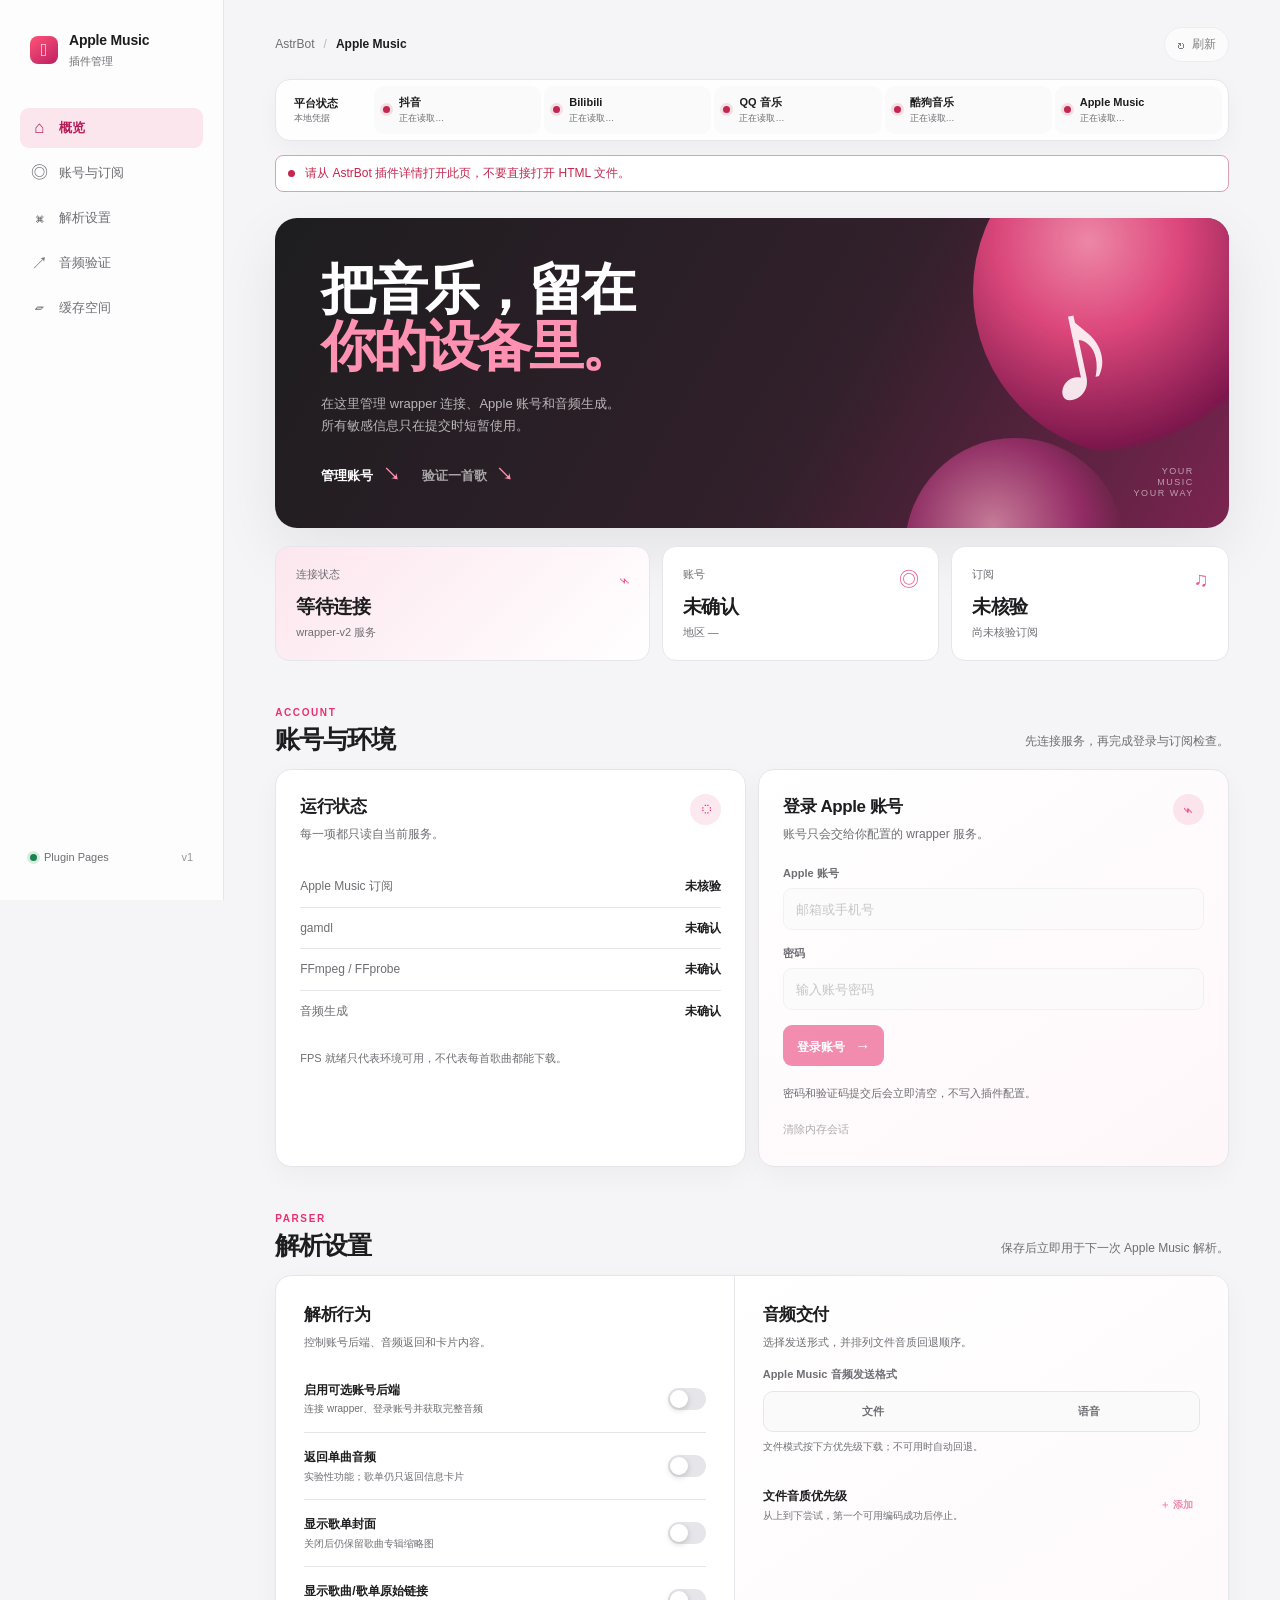
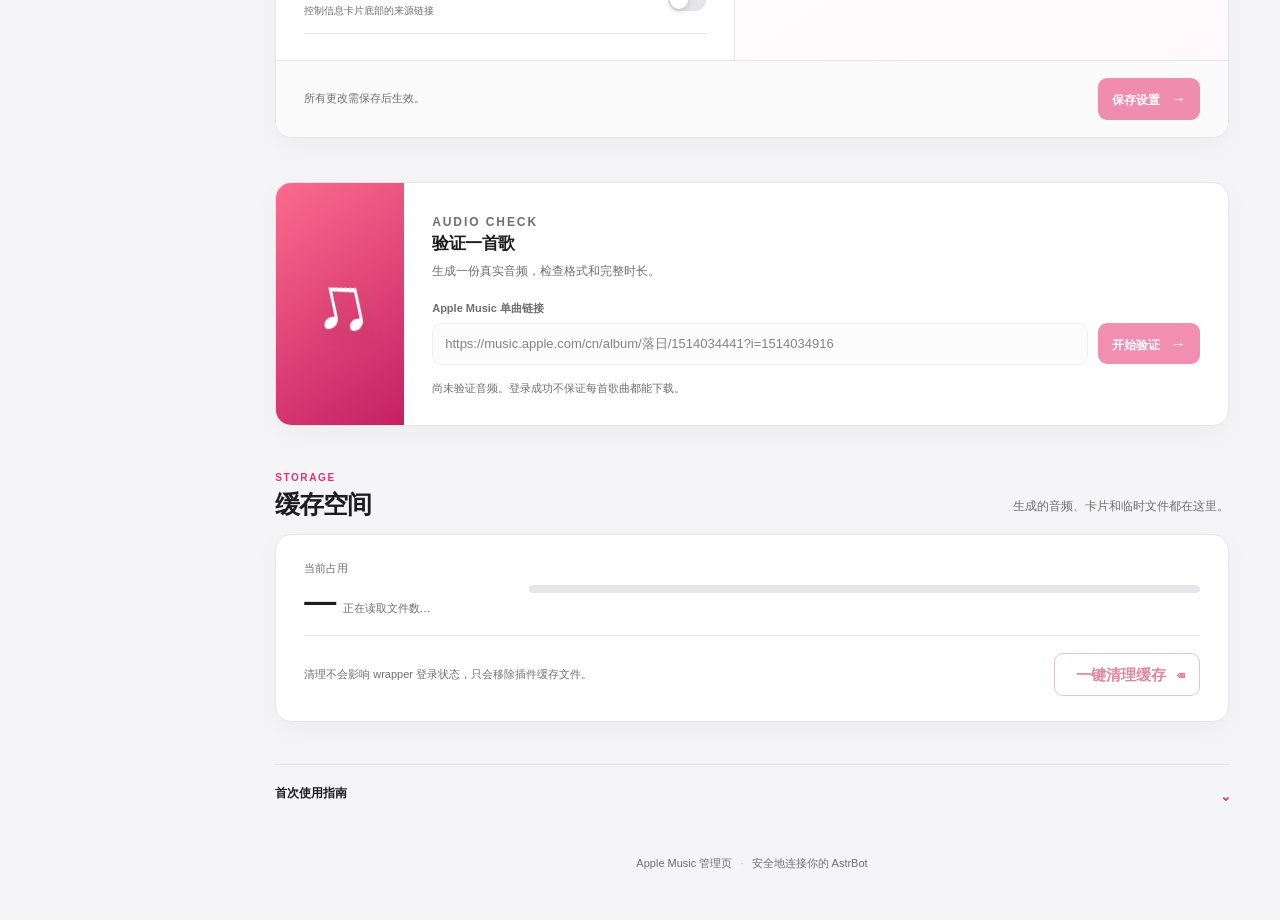
==== pages/apple_music/index.html @ 3c74a082 "fix(apple-music): 增加管理页缓存维护与解析设置管理 - 在 `core/apple_music_backend.py` 中支持读取、校验并持久化解析设置，   保存后立即刷新后端配置" ====
<!doctype html>
<html lang="zh-CN" data-theme="light">
<head>
  <meta charset="utf-8">
  <meta name="viewport" content="width=device-width, initial-scale=1">
  <meta name="referrer" content="no-referrer">
  <title>Apple Music · 管理</title>
  <link rel="stylesheet" href="./style.css">
  <script src="/api/plugin/page/bridge-sdk.js"></script>
  <script src="./app.js" defer></script>
</head>
<body>
  <div class="app-shell">
    <aside class="sidebar" aria-label="页面导航">
      <div class="brand"><div class="brand-mark" aria-hidden="true"></div><div><strong>Apple Music</strong><span>插件管理</span></div></div>
      <nav class="nav-list"><a class="nav-item is-active" href="#overview"><span class="nav-icon">⌂</span>概览</a><a class="nav-item" href="#account"><span class="nav-icon">◎</span>账号与订阅</a><a class="nav-item" href="#settings"><span class="nav-icon">⌘</span>解析设置</a><a class="nav-item" href="#verify"><span class="nav-icon">↗</span>音频验证</a><a class="nav-item" href="#cache"><span class="nav-icon">▱</span>缓存空间</a></nav>
      <div class="sidebar-foot"><span class="status-dot"></span><span>Plugin Pages</span><span class="sidebar-version">v1</span></div>
    </aside>
    <main class="content">
      <div class="topbar"><div class="breadcrumb"><span>AstrBot</span><span class="crumb-separator">/</span><strong>Apple Music</strong></div><button id="refresh" type="button" class="icon-button" aria-label="刷新状态" title="刷新状态"><span aria-hidden="true">↻</span><span class="refresh-label">刷新</span></button></div>
      <section class="platform-status-bar" aria-label="平台账号与 Cookie 状态"><div class="platform-status-heading"><strong>平台状态</strong><span>本地凭据</span></div><ul id="platform-status-list" aria-live="polite"><li data-platform-status="douyin" data-available="false"><span class="platform-light" aria-hidden="true"></span><span><strong>抖音</strong><small>正在读取…</small></span></li><li data-platform-status="bilibili" data-available="false"><span class="platform-light" aria-hidden="true"></span><span><strong>Bilibili</strong><small>正在读取…</small></span></li><li data-platform-status="qqmusic" data-available="false"><span class="platform-light" aria-hidden="true"></span><span><strong>QQ 音乐</strong><small>正在读取…</small></span></li><li data-platform-status="kugou" data-available="false"><span class="platform-light" aria-hidden="true"></span><span><strong>酷狗音乐</strong><small>正在读取…</small></span></li><li data-platform-status="applemusic" data-available="false"><span class="platform-light" aria-hidden="true"></span><span><strong>Apple Music</strong><small>正在读取…</small></span></li></ul></section>
      <div id="notice" class="notice" role="status" aria-live="polite"><span class="notice-dot"></span><span class="notice-text">正在连接 AstrBot 后台…</span></div>
      <section id="overview" class="hero" aria-labelledby="page-title"><div class="hero-copy"><h1 id="page-title">把音乐，留在<br><em>你的设备里。</em></h1><p class="hero-description">在这里管理 wrapper 连接、Apple 账号和音频生成。<br>所有敏感信息只在提交时短暂使用。</p><div class="hero-actions"><a class="hero-link" href="#account">管理账号 <span>↘</span></a><a class="hero-link muted-link" href="#verify">验证一首歌 <span>↘</span></a></div></div><div class="hero-art" aria-hidden="true"><div class="orb orb-one"></div><div class="orb orb-two"></div><div class="music-note">♪</div><div class="art-caption">YOUR<br>MUSIC<br>YOUR WAY</div></div></section>
      <section class="summary-row" aria-label="连接摘要"><article class="summary-card summary-primary"><div class="summary-label">连接状态</div><div class="summary-value" id="wrapper-state">等待连接</div><div class="summary-meta">wrapper-v2 服务</div><span class="summary-icon">⌁</span></article><article class="summary-card"><div class="summary-label">账号</div><div class="summary-value" id="auth-state">未确认</div><div class="summary-meta" id="storefront">地区 —</div><span class="summary-icon">◎</span></article><article class="summary-card"><div class="summary-label">订阅</div><div class="summary-value" id="subscription-state">未核验</div><div class="summary-meta" id="subscription-detail">尚未核验订阅</div><span class="summary-icon">♫</span></article></section>
      <div class="section-heading" id="account"><div><p class="section-kicker">ACCOUNT</p><h2>账号与环境</h2></div><p>先连接服务，再完成登录与订阅检查。</p></div>
      <div class="dashboard-grid"><section class="panel status-panel" aria-labelledby="status-title"><div class="panel-head"><div><h3 id="status-title">运行状态</h3><p>每一项都只读自当前服务。</p></div><span class="panel-symbol">◌</span></div><dl class="status-list"><div><dt>Apple Music 订阅</dt><dd id="subscription-state-detail">未核验</dd></div><div><dt>gamdl</dt><dd id="gamdl-state">未确认</dd></div><div><dt>FFmpeg / FFprobe</dt><dd id="ffmpeg-state">未确认</dd></div><div><dt>音频生成</dt><dd id="playback-state">未确认</dd></div></dl><p class="panel-note">FPS 就绪只代表环境可用，不代表每首歌曲都能下载。</p></section><section class="panel login-panel" aria-labelledby="login-title"><div class="panel-head"><div><h3 id="login-title">登录 Apple 账号</h3><p>账号只会交给你配置的 wrapper 服务。</p></div><span class="secure-mark">⌁</span></div><form id="login-form"><fieldset id="login-fields" disabled><label for="username">Apple 账号</label><input id="username" name="username" type="text" autocomplete="username" maxlength="254" placeholder="邮箱或手机号" required><label for="password">密码</label><input id="password" name="password" type="password" autocomplete="off" maxlength="1024" placeholder="输入账号密码" required><button id="login" type="submit" class="primary-button">登录账号 <span>→</span></button></fieldset></form><form id="two-factor-form" hidden><fieldset id="two-factor-fields" disabled><label for="code">双重认证验证码</label><input id="code" name="code" inputmode="numeric" autocomplete="one-time-code" pattern="[0-9]{6}" maxlength="6" placeholder="六位验证码" required><button type="submit" class="primary-button">提交验证码 <span>→</span></button></fieldset></form><p class="panel-note">密码和验证码提交后会立即清空，不写入插件配置。</p><button id="clear-session" class="quiet-button" type="button" disabled>清除内存会话</button></section></div>
      <section id="settings" class="section-block" aria-labelledby="settings-title"><div class="section-heading"><div><p class="section-kicker">PARSER</p><h2 id="settings-title">解析设置</h2></div><p>保存后立即用于下一次 Apple Music 解析。</p></div><form id="settings-form" class="panel settings-panel"><fieldset id="settings-fields" disabled><div class="settings-grid"><div class="settings-group"><div class="settings-group-head"><h3>解析行为</h3><p>控制账号后端、音频返回和卡片内容。</p></div><label class="setting-row" for="setting-backend"><span><strong>启用可选账号后端</strong><small>连接 wrapper、登录账号并获取完整音频</small></span><span class="switch"><input id="setting-backend" type="checkbox"><span class="switch-track" aria-hidden="true"></span></span></label><label class="setting-row" for="setting-return-audio"><span><strong>返回单曲音频</strong><small>实验性功能；歌单仍只返回信息卡片</small></span><span class="switch"><input id="setting-return-audio" type="checkbox"><span class="switch-track" aria-hidden="true"></span></span></label><label class="setting-row" for="setting-cover"><span><strong>显示歌单封面</strong><small>关闭后仍保留歌曲专辑缩略图</small></span><span class="switch"><input id="setting-cover" type="checkbox"><span class="switch-track" aria-hidden="true"></span></span></label><label class="setting-row" for="setting-url"><span><strong>显示歌曲/歌单原始链接</strong><small>控制信息卡片底部的来源链接</small></span><span class="switch"><input id="setting-url" type="checkbox"><span class="switch-track" aria-hidden="true"></span></span></label></div><div class="settings-group audio-settings"><div class="settings-group-head"><h3>音频交付</h3><p>选择发送形式，并排列文件音质回退顺序。</p></div><div class="format-setting"><span class="field-title">Apple Music 音频发送格式</span><div class="segment-control" role="radiogroup" aria-label="Apple Music 音频发送格式"><label><input type="radio" name="audio-format" value="file"><span>文件</span></label><label><input type="radio" name="audio-format" value="voice"><span>语音</span></label></div><p id="format-help" class="field-help">文件模式按下方优先级下载；不可用时自动回退。</p></div><div class="codec-setting"><div class="codec-title"><span><strong>文件音质优先级</strong><small>从上到下尝试，第一个可用编码成功后停止。</small></span><button id="add-codec" class="add-button" type="button">＋ 添加</button></div><div id="codec-priority-list" class="codec-list" aria-live="polite"></div></div></div></div><div class="settings-footer"><p id="settings-state">所有更改需保存后生效。</p><button id="save-settings" type="submit" class="primary-button" disabled>保存设置 <span>→</span></button></div></fieldset></form></section>
      <section id="verify" class="panel verify-panel" aria-labelledby="verify-title"><div class="verify-art" aria-hidden="true"><span>♫</span></div><div class="verify-content"><div class="panel-head"><div><p class="section-kicker">AUDIO CHECK</p><h3 id="verify-title">验证一首歌</h3><p>生成一份真实音频，检查格式和完整时长。</p></div></div><form id="verify-form"><fieldset id="verify-fields" disabled><label for="track-url">Apple Music 单曲链接</label><div class="input-row"><input id="track-url" type="url" required maxlength="2048" value="https://music.apple.com/cn/album/落日/1514034441?i=1514034916"><button type="submit" class="primary-button">开始验证 <span>→</span></button></div></fieldset></form><p id="verification-result" class="result-line" role="status">尚未验证音频。登录成功不保证每首歌曲都能下载。</p></div></section>
      <section id="cache" class="section-block" aria-labelledby="cache-title"><div class="section-heading"><div><p class="section-kicker">STORAGE</p><h2 id="cache-title">缓存空间</h2></div><p>生成的音频、卡片和临时文件都在这里。</p></div><div class="cache-panel panel"><div class="cache-size"><span class="cache-label">当前占用</span><strong id="cache-size">—</strong><span id="cache-files" class="cache-files">正在读取文件数…</span></div><div class="cache-meter"><span id="cache-meter-fill"></span></div><div class="cache-actions"><p>清理不会影响 wrapper 登录状态，只会移除插件缓存文件。</p><button id="clear-cache" type="button" class="danger-button" disabled><span class="clear-cache-label">一键清理缓存</span> <span aria-hidden="true">⌫</span></button></div></div></section>
      <details class="getting-started"><summary>首次使用指南 <span>⌄</span></summary><ol><li>部署兼容的 wrapper-v2（API 0.0.2），仅向本机或可信内网开放。</li><li>在插件配置的 Apple Music 解析器中启用后端，填写 wrapper 地址并重载插件。</li><li>使用独立 Python 环境安装 gamdl 3.9.1，并将 FFmpeg 与 FFprobe 放入 PATH。</li><li>在此页登录并核验订阅，验证单曲后再开启“返回单曲音频”。</li></ol><p>日常只需刷新或重新登录。清除内存会话不会删除磁盘登录缓存。</p></details>
      <footer>Apple Music 管理页 <span>·</span> 安全地连接你的 AstrBot</footer>
    </main>
  </div>
</body>
</html>
---- pages/apple_music/style.css ----
:root{color-scheme:light;--bg:#f5f5f7;--surface:#fff;--surface-soft:#fafafa;--text:#1d1d1f;--muted:#6e6e73;--line:#e6e6ea;--accent:#e83270;--accent-deep:#b51d59;--blue:#0071e3;--positive:#18834b;--negative:#c3264e;--focus:#5aa4ff;--shadow:0 22px 60px rgba(29,29,31,.08)}
html[data-theme=dark]{color-scheme:dark;--bg:#151517;--surface:#232326;--surface-soft:#1c1c1e;--text:#f5f5f7;--muted:#a1a1a6;--line:#3a3a3c;--accent:#ff5c8c;--accent-deep:#ff7aa1;--blue:#2997ff;--positive:#5dd48b;--negative:#ff648b;--focus:#5aa4ff;--shadow:0 22px 60px rgba(0,0,0,.28)}
*{box-sizing:border-box}html{scroll-behavior:smooth}body{margin:0;background:var(--bg);color:var(--text);font:15px/1.55 -apple-system,BlinkMacSystemFont,"SF Pro Display","SF Pro Text","Segoe UI","Microsoft YaHei",sans-serif;-webkit-font-smoothing:antialiased}a{color:inherit;text-decoration:none}button,input{font:inherit}button{cursor:pointer}button:disabled,input:disabled{cursor:not-allowed;opacity:.55}button:focus-visible,input:focus-visible,a:focus-visible{outline:3px solid var(--focus);outline-offset:3px}
.app-shell{display:grid;grid-template-columns:224px minmax(0,1fr);min-height:100vh}.sidebar{position:sticky;top:0;height:100vh;padding:30px 20px 22px;background:color-mix(in srgb,var(--surface) 78%,transparent);border-right:1px solid var(--line);display:flex;flex-direction:column}.brand{display:flex;align-items:center;gap:11px;padding:0 10px 38px}.brand-mark{width:28px;height:28px;display:grid;place-items:center;border-radius:8px;background:linear-gradient(145deg,#ff5477,#bd1f63);color:#fff;font-size:18px;line-height:1}.brand strong,.brand span{display:block}.brand strong{font-size:14px;letter-spacing:-.2px}.brand span{margin-top:1px;color:var(--muted);font-size:11px}.nav-list{display:grid;gap:5px}.nav-item{display:flex;align-items:center;gap:11px;padding:10px 11px;border-radius:9px;color:var(--muted);font-size:13px;transition:background .2s ease,color .2s ease,transform .2s ease}.nav-item:hover{background:var(--surface-soft);color:var(--text);transform:translateX(1px)}.nav-item.is-active{background:color-mix(in srgb,var(--accent) 11%,transparent);color:var(--accent-deep);font-weight:600}.nav-icon{width:17px;text-align:center;font-size:17px;line-height:1}.sidebar-foot{display:flex;align-items:center;gap:7px;margin-top:auto;padding:12px 10px;color:var(--muted);font-size:11px}.status-dot,.notice-dot{display:inline-block;width:7px;height:7px;border-radius:50%;background:var(--positive);box-shadow:0 0 0 3px color-mix(in srgb,var(--positive) 15%,transparent)}.sidebar-version{margin-left:auto;color:var(--muted);opacity:.7}
.content{width:min(1120px,100%);padding:27px clamp(22px,4vw,64px) 48px;margin:0 auto}.topbar{height:35px;display:flex;align-items:center;justify-content:space-between;margin-bottom:17px}.breadcrumb{display:flex;align-items:center;gap:9px;color:var(--muted);font-size:12px}.breadcrumb strong{color:var(--text);font-weight:600}.crumb-separator{opacity:.45}.icon-button{display:inline-flex;align-items:center;gap:7px;border:1px solid var(--line);border-radius:99px;padding:7px 12px;background:var(--surface);color:var(--text);font-size:12px;transition:transform .2s ease,background .2s ease}.icon-button:hover:not(:disabled){background:var(--surface-soft);transform:translateY(-1px)}.icon-button>span:first-child{font-size:16px;line-height:1}.notice{display:flex;align-items:center;gap:10px;min-height:35px;padding:8px 12px;margin-bottom:26px;border-radius:8px;background:var(--surface);border:1px solid var(--line);color:var(--muted);font-size:12px}.notice[data-error=true]{color:var(--negative);border-color:color-mix(in srgb,var(--negative) 36%,var(--line))}.notice[data-error=true] .notice-dot{background:var(--negative);box-shadow:none}
.hero{position:relative;isolation:isolate;display:grid;grid-template-columns:1fr 300px;min-height:292px;padding:43px 46px 40px;margin-bottom:18px;overflow:hidden;border-radius:22px;background:linear-gradient(120deg,#1d1d1f 0%,#32202b 58%,#7b2450 100%);color:#fff;box-shadow:var(--shadow)}.hero-copy{position:relative;z-index:2}.eyebrow,.section-kicker{margin:0 0 10px;font-size:10px;font-weight:700;letter-spacing:.16em}.eyebrow{color:#ff9ab8}.hero h1{margin:0;font-size:clamp(35px,4.5vw,55px);line-height:1.04;letter-spacing:-.055em;font-weight:700}.hero h1 em{font-style:normal;color:#ff91b2}.hero-description{margin:18px 0 25px;color:rgba(255,255,255,.68);font-size:13px;line-height:1.7}.hero-actions{display:flex;gap:22px}.hero-link{font-size:13px;font-weight:600;color:#fff}.hero-link span{margin-left:6px;color:#ff91b2;font-size:17px}.muted-link{color:rgba(255,255,255,.6)}.hero-art{position:absolute;inset:0 0 0 auto;width:43%;overflow:hidden}.orb{position:absolute;border-radius:50%;filter:blur(.2px)}.orb-one{width:330px;height:330px;right:-74px;top:-92px;background:radial-gradient(circle at 35% 35%,#ff93b4 0,#ec4c83 30%,#7f164d 68%,transparent 70%);opacity:.9}.orb-two{width:220px;height:220px;right:104px;bottom:-130px;background:radial-gradient(circle at 40% 40%,#ee9bb9 0,#a63172 47%,transparent 70%);opacity:.74}.music-note{position:absolute;right:115px;top:71px;font-size:150px;line-height:.8;font-family:Georgia,serif;color:rgba(255,255,255,.88);transform:rotate(-12deg)}.art-caption{position:absolute;right:35px;bottom:29px;color:rgba(255,255,255,.56);font-size:9px;line-height:1.25;letter-spacing:.17em;text-align:right}
.summary-row{display:grid;grid-template-columns:1.35fr 1fr 1fr;gap:12px;margin-bottom:44px}.summary-card{position:relative;min-height:111px;padding:19px 20px;border:1px solid var(--line);border-radius:14px;background:var(--surface);overflow:hidden}.summary-primary{background:linear-gradient(135deg,color-mix(in srgb,var(--accent) 12%,var(--surface)),var(--surface))}.summary-label{color:var(--muted);font-size:11px}.summary-value{margin:8px 0 3px;font-size:19px;letter-spacing:-.025em;font-weight:650}.summary-value[data-tone=positive]{color:var(--positive)}.summary-value[data-tone=negative]{color:var(--negative)}.summary-meta{color:var(--muted);font-size:11px;white-space:nowrap;overflow:hidden;text-overflow:ellipsis}.summary-icon{position:absolute;right:19px;top:17px;color:var(--accent);font-size:20px;opacity:.8}
.section-heading{display:flex;justify-content:space-between;align-items:end;gap:20px;margin:0 0 16px}.section-kicker{color:var(--accent);margin-bottom:5px}.section-heading h2{margin:0;font-size:25px;line-height:1.1;letter-spacing:-.04em}.section-heading>p{margin:0 0 2px;color:var(--muted);font-size:12px}.dashboard-grid{display:grid;grid-template-columns:1fr 1fr;gap:12px;margin-bottom:44px}.panel{border:1px solid var(--line);border-radius:16px;background:var(--surface);box-shadow:0 9px 28px rgba(29,29,31,.035)}.status-panel,.login-panel{min-height:300px;padding:24px}.panel-head{display:flex;justify-content:space-between;gap:16px;align-items:flex-start}.panel-head h3{margin:0;font-size:17px;letter-spacing:-.025em}.panel-head p{margin:5px 0 0;color:var(--muted);font-size:12px}.panel-symbol,.secure-mark{display:grid;place-items:center;width:31px;height:31px;border-radius:50%;background:color-mix(in srgb,var(--accent) 11%,transparent);color:var(--accent);font-size:20px}.secure-mark{font-size:18px}.status-list{margin:22px 0 0}.status-list>div{display:flex;justify-content:space-between;gap:15px;padding:11px 0;border-bottom:1px solid var(--line);font-size:12px}.status-list>div:last-child{border-bottom:0}.status-list dt{color:var(--muted)}.status-list dd{margin:0;text-align:right;overflow-wrap:anywhere;font-weight:600}.status-list dd[data-tone=positive]{color:var(--positive)}.status-list dd[data-tone=negative]{color:var(--negative)}.panel-note{margin:18px 0 0;color:var(--muted);font-size:11px;line-height:1.65}.login-panel{background:linear-gradient(145deg,var(--surface),color-mix(in srgb,var(--accent) 4%,var(--surface)))}fieldset{border:0;padding:0;margin:21px 0 0;min-width:0}label{display:block;margin:0 0 6px;color:var(--muted);font-size:11px;font-weight:600}input{display:block;width:100%;height:42px;margin:0 0 15px;padding:9px 12px;border:1px solid var(--line);border-radius:9px;background:var(--surface-soft);color:var(--text);font-size:13px;transition:border-color .2s ease,box-shadow .2s ease}input::placeholder{color:var(--muted);opacity:.7}input:focus{border-color:var(--accent);box-shadow:0 0 0 3px color-mix(in srgb,var(--accent) 13%,transparent);outline:0}.primary-button,.danger-button{border:0;border-radius:9px;min-height:40px;padding:9px 14px;color:#fff;font-size:12px;font-weight:650;transition:transform .2s ease,filter .2s ease}.primary-button{background:var(--accent)}.primary-button:hover:not(:disabled),.danger-button:hover:not(:disabled){filter:brightness(1.06);transform:translateY(-1px)}.primary-button span,.danger-button span{margin-left:7px;font-size:15px}.quiet-button{border:0;padding:4px 0;margin-top:15px;background:transparent;color:var(--muted);font-size:11px}.quiet-button:hover:not(:disabled){color:var(--negative)}#two-factor-form{margin-top:0}#code{letter-spacing:.3em}.verify-panel{display:grid;grid-template-columns:128px 1fr;overflow:hidden;margin-bottom:44px}.verify-art{display:grid;place-items:center;background:linear-gradient(145deg,#fb6b8d,#c52064);color:#fff;font-size:80px;font-family:Georgia,serif}.verify-art span{transform:rotate(-12deg);text-shadow:0 10px 20px rgba(100,0,35,.2)}.verify-content{padding:25px 28px}.verify-content .panel-head{margin-bottom:19px}.verify-content fieldset{margin-top:0}.input-row{display:flex;align-items:flex-start;gap:10px}.input-row input{margin:0;flex:1;min-width:0}.input-row button{flex:0 0 auto}.result-line{min-height:20px;margin:15px 0 0;color:var(--muted);font-size:11px}.section-block{margin-bottom:42px}.cache-panel{display:grid;grid-template-columns:190px 1fr;column-gap:35px;row-gap:18px;padding:25px 28px}.cache-size{display:flex;align-items:baseline;flex-wrap:wrap;gap:8px}.cache-label{width:100%;color:var(--muted);font-size:11px}.cache-size strong{font-size:32px;line-height:1;letter-spacing:-.05em}.cache-files{color:var(--muted);font-size:11px}.cache-meter{align-self:center;height:8px;overflow:hidden;border-radius:99px;background:var(--line)}.cache-meter span{display:block;height:100%;width:0;border-radius:inherit;background:linear-gradient(90deg,#fd668f,#bb2462);transition:width .45s ease}.cache-actions{grid-column:1/-1;display:flex;align-items:center;justify-content:space-between;gap:20px;padding-top:17px;border-top:1px solid var(--line)}.cache-actions p{margin:0;color:var(--muted);font-size:11px}.danger-button{background:transparent;border:1px solid color-mix(in srgb,var(--negative) 45%,var(--line));color:var(--negative)}.getting-started{border-top:1px solid var(--line);padding:19px 0;color:var(--muted);font-size:12px}.getting-started summary{display:flex;justify-content:space-between;cursor:pointer;color:var(--text);font-weight:600}.getting-started summary span{color:var(--accent);font-size:16px}.getting-started ol{margin:16px 0 10px;padding-left:20px}.getting-started li{padding-left:3px;margin:5px 0}.getting-started p{margin:0;color:var(--muted);font-size:11px}footer{padding-top:27px;color:var(--muted);font-size:11px;text-align:center}footer span{margin:0 5px;opacity:.55}
@media (prefers-reduced-motion:reduce){html{scroll-behavior:auto}.nav-item,.icon-button,.primary-button,.danger-button{transition:none}.cache-meter span{transition:none}}@media (prefers-reduced-transparency:reduce){.sidebar{background:var(--surface)}}
@media (max-width:880px){.app-shell{grid-template-columns:1fr}.sidebar{position:sticky;z-index:10;top:0;width:100%;height:auto;padding:13px 18px;border-right:0;border-bottom:1px solid var(--line);flex-direction:row;align-items:center;gap:22px}.brand{padding:0;flex:0 0 auto}.nav-list{display:flex;gap:3px;overflow:auto}.nav-item{padding:8px 9px;white-space:nowrap}.nav-icon{display:none}.sidebar-foot{display:none}.content{padding:22px 24px 40px}.hero{padding:35px 35px;grid-template-columns:1fr 230px}.hero-art{width:40%}.music-note{right:65px}.summary-row{margin-bottom:38px}}
@media (max-width:620px){.sidebar{gap:12px}.brand strong{font-size:13px}.brand span{display:none}.nav-list{flex:1}.nav-item{font-size:11px}.content{padding:18px 16px 34px}.topbar{margin-bottom:14px}.refresh-label{display:none}.icon-button{padding:7px 9px}.notice{margin-bottom:17px}.hero{display:block;min-height:344px;padding:30px 26px}.hero h1{font-size:39px}.hero-art{inset:auto 0 0 auto;width:52%;height:160px}.orb-one{width:230px;height:230px;right:-66px;top:-31px}.orb-two{width:160px;height:160px;right:83px;bottom:-107px}.music-note{right:45px;top:6px;font-size:112px}.art-caption{right:17px;bottom:15px}.summary-row{grid-template-columns:1fr;gap:8px;margin-bottom:36px}.summary-card{min-height:89px;padding:15px 17px}.summary-value{margin:5px 0 2px;font-size:17px}.summary-icon{right:17px;top:16px}.section-heading{display:block;margin-bottom:13px}.section-heading>p{margin-top:7px}.section-heading h2{font-size:23px}.dashboard-grid{grid-template-columns:1fr;gap:10px;margin-bottom:36px}.status-panel,.login-panel{min-height:0;padding:21px}.verify-panel{grid-template-columns:1fr;margin-bottom:36px}.verify-art{min-height:96px;font-size:67px}.verify-content{padding:21px}.input-row{display:block}.input-row input{margin-bottom:10px}.input-row button{width:100%}.cache-panel{display:block;padding:21px}.cache-meter{margin:22px 0 18px}.cache-actions{display:block}.cache-actions p{margin-bottom:16px}.danger-button{width:100%}.section-block{margin-bottom:34px}}

.settings-panel{overflow:hidden;margin-bottom:44px}.settings-panel fieldset{margin:0}.settings-grid{display:grid;grid-template-columns:1fr 1.08fr}.settings-group{padding:26px 28px}.settings-group+.settings-group{border-left:1px solid var(--line);background:linear-gradient(145deg,var(--surface),color-mix(in srgb,var(--accent) 3%,var(--surface)))}.settings-group-head{margin-bottom:15px}.settings-group-head h3{margin:0;font-size:17px;letter-spacing:-.025em}.settings-group-head p{margin:5px 0 0;color:var(--muted);font-size:11px}.setting-row{display:flex;align-items:center;justify-content:space-between;gap:20px;margin:0;padding:15px 0;border-bottom:1px solid var(--line);color:var(--text);cursor:pointer}.setting-row>span:first-child{min-width:0}.setting-row strong,.codec-title strong{display:block;font-size:12px;font-weight:650}.setting-row small,.codec-title small{display:block;margin-top:3px;color:var(--muted);font-size:10px;font-weight:400;line-height:1.45}.switch{position:relative;flex:0 0 auto;width:38px;height:22px}.switch input{position:absolute;width:1px;height:1px;margin:0;opacity:0}.switch-track{position:absolute;inset:0;border-radius:99px;background:var(--line);transition:background .22s ease}.switch-track::after{content:"";position:absolute;width:18px;height:18px;top:2px;left:2px;border-radius:50%;background:#fff;box-shadow:0 2px 6px rgba(0,0,0,.18);transition:transform .22s ease}.switch input:checked+.switch-track{background:var(--accent)}.switch input:checked+.switch-track::after{transform:translateX(16px)}.switch input:focus-visible+.switch-track{outline:3px solid var(--focus);outline-offset:3px}.field-title{display:block;color:var(--muted);font-size:11px;font-weight:600}.segment-control{display:grid;grid-template-columns:1fr 1fr;gap:3px;padding:3px;margin-top:8px;border-radius:10px;background:var(--surface-soft);border:1px solid var(--line)}.segment-control label{position:relative;margin:0;cursor:pointer}.segment-control input{position:absolute;width:1px;height:1px;margin:0;opacity:0}.segment-control span{display:block;padding:8px;border-radius:7px;color:var(--muted);font-size:11px;font-weight:600;text-align:center;transition:background .18s ease,color .18s ease,box-shadow .18s ease}.segment-control input:checked+span{background:var(--surface);color:var(--text);box-shadow:0 2px 8px rgba(29,29,31,.08)}.segment-control input:focus-visible+span{outline:3px solid var(--focus);outline-offset:1px}.field-help{min-height:31px;margin:7px 0 17px;color:var(--muted);font-size:10px;line-height:1.5}.codec-title{display:flex;align-items:center;justify-content:space-between;gap:15px;margin-bottom:9px}.add-button{border:0;padding:5px 7px;border-radius:7px;background:transparent;color:var(--accent);font-size:10px;font-weight:650}.add-button:hover:not(:disabled){background:color-mix(in srgb,var(--accent) 9%,transparent)}.codec-list{display:grid;gap:6px}.codec-row{display:grid;grid-template-columns:19px minmax(0,1fr) auto;align-items:center;gap:7px;padding:5px 6px;border:1px solid var(--line);border-radius:9px;background:var(--surface)}.codec-order{color:var(--muted);font-size:14px;text-align:center}.codec-row select{min-width:0;width:100%;height:29px;border:0;background:transparent;color:var(--text);font:600 11px/1.2 inherit;outline:0}.codec-controls{display:flex;gap:2px}.codec-controls button{display:grid;place-items:center;width:26px;height:26px;padding:0;border:0;border-radius:6px;background:transparent;color:var(--muted);font-size:12px}.codec-controls button:hover:not(:disabled){background:var(--surface-soft);color:var(--text)}.settings-footer{display:flex;align-items:center;justify-content:space-between;gap:20px;padding:17px 28px;border-top:1px solid var(--line);background:var(--surface-soft)}.settings-footer p{margin:0;color:var(--muted);font-size:11px}.settings-footer p[data-error=true]{color:var(--negative)}
@media (prefers-reduced-motion:reduce){.switch-track,.switch-track::after,.segment-control span{transition:none}}
@media (max-width:760px){.settings-grid{grid-template-columns:1fr}.settings-group+.settings-group{border-left:0;border-top:1px solid var(--line)}}
@media (max-width:620px){.nav-list{scrollbar-width:none}.nav-list::-webkit-scrollbar{display:none}.settings-panel{margin-bottom:36px}.settings-group{padding:21px}.settings-footer{display:block;padding:16px 21px}.settings-footer p{margin-bottom:13px}.settings-footer .primary-button{width:100%}}
.codec-row select{font:inherit;font-size:11px;font-weight:600}
@media (max-width:880px){.app-shell,.sidebar,.content,.nav-list{min-width:0}.sidebar{overflow:hidden}}

.platform-status-bar{display:grid;grid-template-columns:92px minmax(0,1fr);align-items:stretch;margin-bottom:14px;padding:6px;border:1px solid var(--line);border-radius:15px;background:color-mix(in srgb,var(--surface) 90%,transparent);box-shadow:0 8px 24px rgba(29,29,31,.035)}.platform-status-heading{display:flex;flex-direction:column;justify-content:center;padding:8px 12px}.platform-status-heading strong{font-size:11px;letter-spacing:-.01em}.platform-status-heading span{color:var(--muted);font-size:9px}.platform-status-bar ul{display:grid;grid-template-columns:repeat(5,minmax(0,1fr));gap:3px;margin:0;padding:0;list-style:none}.platform-status-bar li{display:grid;grid-template-columns:8px minmax(0,1fr);align-items:center;gap:8px;min-width:0;padding:8px 9px;border-radius:10px;background:var(--surface-soft)}.platform-status-bar li>span:last-child{min-width:0}.platform-status-bar li strong,.platform-status-bar li small{display:block;overflow:hidden;text-overflow:ellipsis;white-space:nowrap}.platform-status-bar li strong{font-size:11px;font-weight:650}.platform-status-bar li small{margin-top:1px;color:var(--muted);font-size:9px}.platform-light{width:7px;height:7px;border-radius:50%;background:var(--negative);box-shadow:0 0 0 3px color-mix(in srgb,var(--negative) 13%,transparent)}.platform-status-bar li[data-available=true] .platform-light{background:var(--positive);box-shadow:0 0 0 3px color-mix(in srgb,var(--positive) 14%,transparent)}
@media (prefers-reduced-transparency:reduce){.platform-status-bar{background:var(--surface)}}
@media (max-width:880px){.platform-status-bar{grid-template-columns:1fr}.platform-status-heading{display:none}.platform-status-bar ul{grid-template-columns:repeat(3,minmax(0,1fr))}}
@media (max-width:620px){.platform-status-bar{padding:5px;margin-bottom:11px}.platform-status-bar ul{grid-template-columns:repeat(2,minmax(0,1fr))}.platform-status-bar li{padding:8px}.platform-status-bar li:last-child{grid-column:1/-1}}
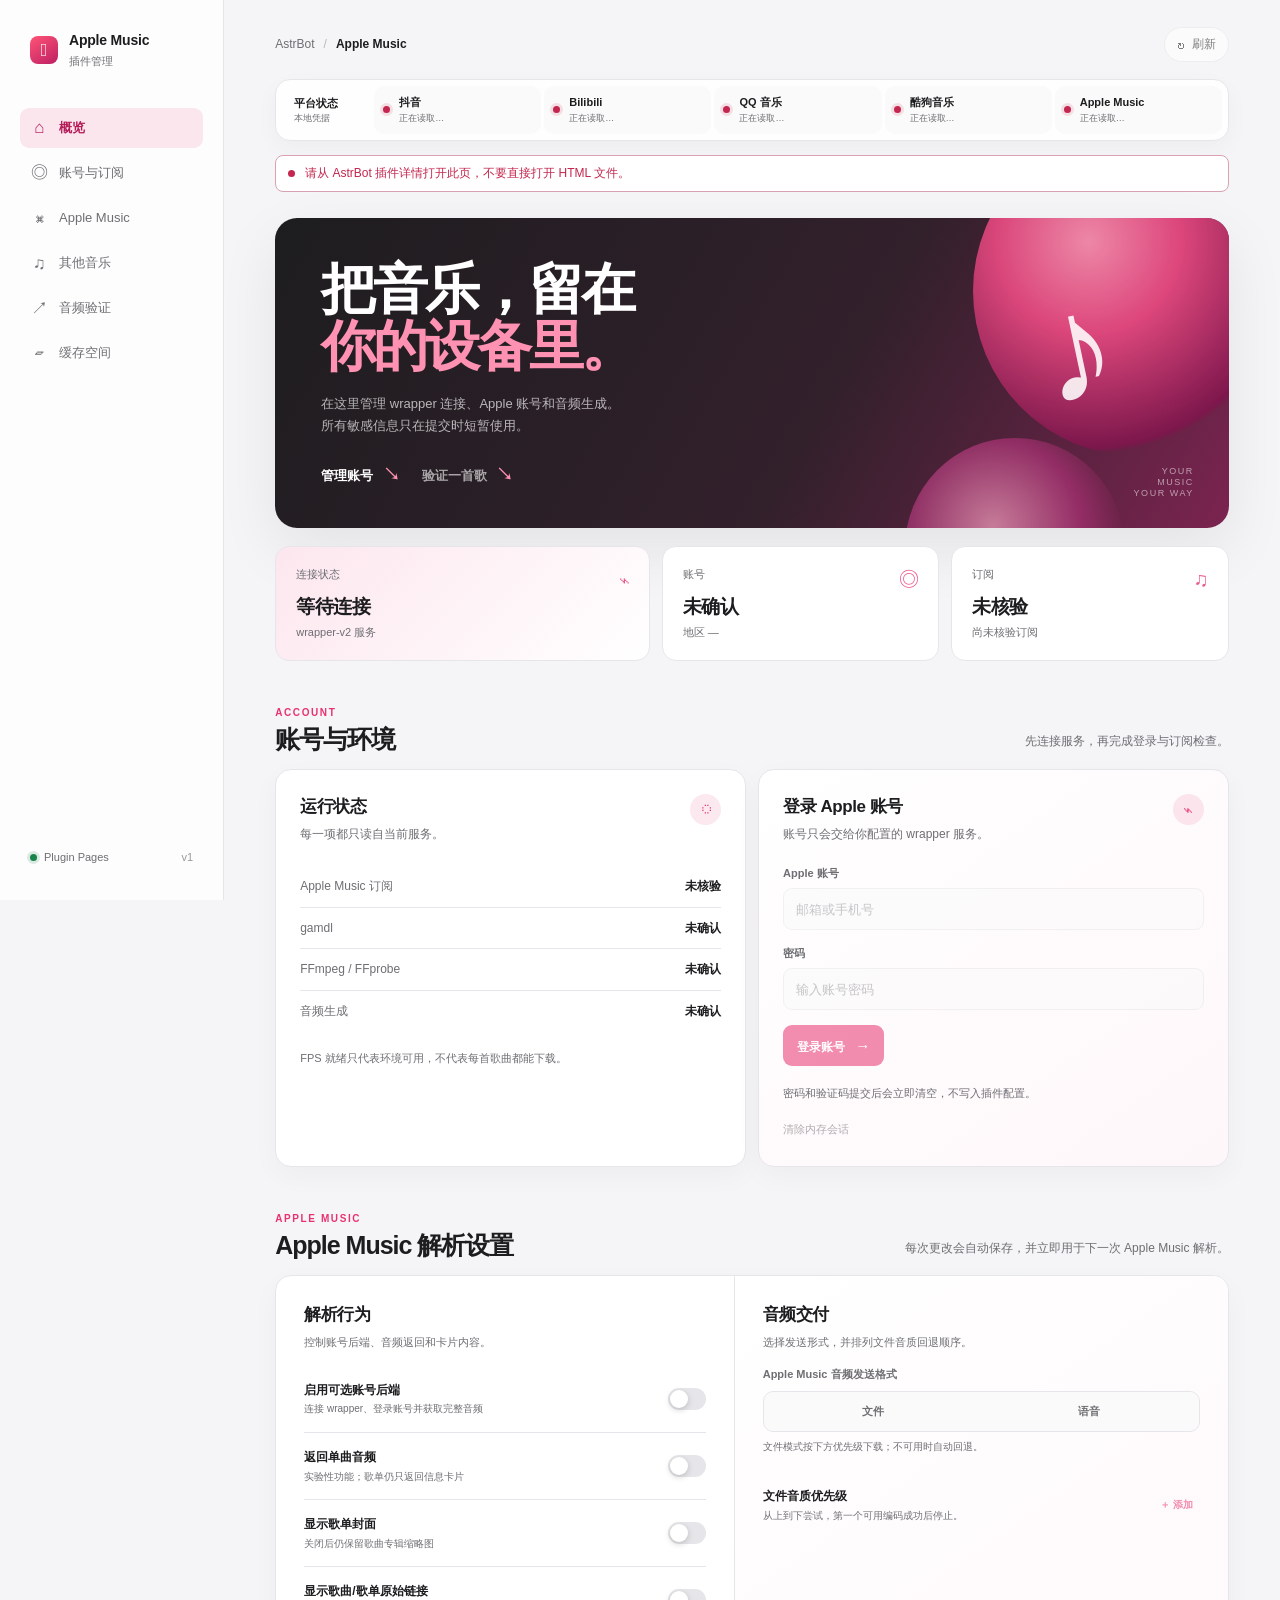
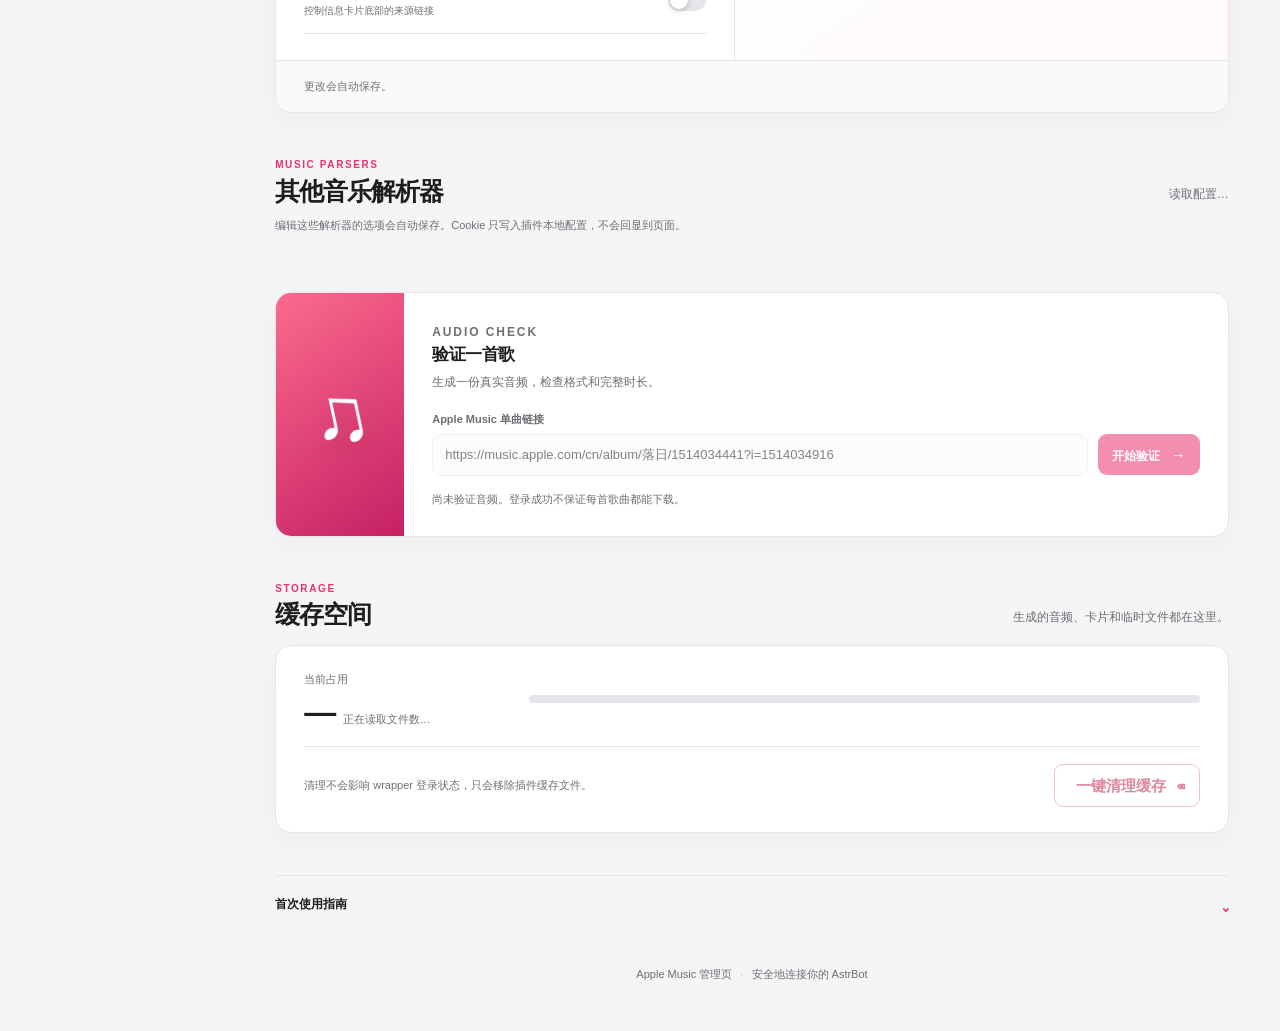
==== commit 6c215729: "feat(admin): 完善音乐解析配置与扫码登录状态管理 - 在 `core/apple_music_backend.py` 统一网易云、QQ 与酷狗的配置、Cookie 和运行状态 - 在 `_" ====
--- a/pages/apple_music/index.html
+++ b/pages/apple_music/index.html
@@ -13,7 +13,7 @@
   <div class="app-shell">
     <aside class="sidebar" aria-label="页面导航">
       <div class="brand"><div class="brand-mark" aria-hidden="true"></div><div><strong>Apple Music</strong><span>插件管理</span></div></div>
-      <nav class="nav-list"><a class="nav-item is-active" href="#overview"><span class="nav-icon">⌂</span>概览</a><a class="nav-item" href="#account"><span class="nav-icon">◎</span>账号与订阅</a><a class="nav-item" href="#settings"><span class="nav-icon">⌘</span>解析设置</a><a class="nav-item" href="#verify"><span class="nav-icon">↗</span>音频验证</a><a class="nav-item" href="#cache"><span class="nav-icon">▱</span>缓存空间</a></nav>
+      <nav class="nav-list"><a class="nav-item is-active" href="#overview"><span class="nav-icon">⌂</span>概览</a><a class="nav-item" href="#account"><span class="nav-icon">◎</span>账号与订阅</a><a class="nav-item" href="#settings"><span class="nav-icon">⌘</span>Apple Music</a><a class="nav-item" href="#other-music"><span class="nav-icon">♫</span>其他音乐</a><a class="nav-item" href="#verify"><span class="nav-icon">↗</span>音频验证</a><a class="nav-item" href="#cache"><span class="nav-icon">▱</span>缓存空间</a></nav>
       <div class="sidebar-foot"><span class="status-dot"></span><span>Plugin Pages</span><span class="sidebar-version">v1</span></div>
     </aside>
     <main class="content">
@@ -24,7 +24,8 @@
       <section class="summary-row" aria-label="连接摘要"><article class="summary-card summary-primary"><div class="summary-label">连接状态</div><div class="summary-value" id="wrapper-state">等待连接</div><div class="summary-meta">wrapper-v2 服务</div><span class="summary-icon">⌁</span></article><article class="summary-card"><div class="summary-label">账号</div><div class="summary-value" id="auth-state">未确认</div><div class="summary-meta" id="storefront">地区 —</div><span class="summary-icon">◎</span></article><article class="summary-card"><div class="summary-label">订阅</div><div class="summary-value" id="subscription-state">未核验</div><div class="summary-meta" id="subscription-detail">尚未核验订阅</div><span class="summary-icon">♫</span></article></section>
       <div class="section-heading" id="account"><div><p class="section-kicker">ACCOUNT</p><h2>账号与环境</h2></div><p>先连接服务，再完成登录与订阅检查。</p></div>
       <div class="dashboard-grid"><section class="panel status-panel" aria-labelledby="status-title"><div class="panel-head"><div><h3 id="status-title">运行状态</h3><p>每一项都只读自当前服务。</p></div><span class="panel-symbol">◌</span></div><dl class="status-list"><div><dt>Apple Music 订阅</dt><dd id="subscription-state-detail">未核验</dd></div><div><dt>gamdl</dt><dd id="gamdl-state">未确认</dd></div><div><dt>FFmpeg / FFprobe</dt><dd id="ffmpeg-state">未确认</dd></div><div><dt>音频生成</dt><dd id="playback-state">未确认</dd></div></dl><p class="panel-note">FPS 就绪只代表环境可用，不代表每首歌曲都能下载。</p></section><section class="panel login-panel" aria-labelledby="login-title"><div class="panel-head"><div><h3 id="login-title">登录 Apple 账号</h3><p>账号只会交给你配置的 wrapper 服务。</p></div><span class="secure-mark">⌁</span></div><form id="login-form"><fieldset id="login-fields" disabled><label for="username">Apple 账号</label><input id="username" name="username" type="text" autocomplete="username" maxlength="254" placeholder="邮箱或手机号" required><label for="password">密码</label><input id="password" name="password" type="password" autocomplete="off" maxlength="1024" placeholder="输入账号密码" required><button id="login" type="submit" class="primary-button">登录账号 <span>→</span></button></fieldset></form><form id="two-factor-form" hidden><fieldset id="two-factor-fields" disabled><label for="code">双重认证验证码</label><input id="code" name="code" inputmode="numeric" autocomplete="one-time-code" pattern="[0-9]{6}" maxlength="6" placeholder="六位验证码" required><button type="submit" class="primary-button">提交验证码 <span>→</span></button></fieldset></form><p class="panel-note">密码和验证码提交后会立即清空，不写入插件配置。</p><button id="clear-session" class="quiet-button" type="button" disabled>清除内存会话</button></section></div>
-      <section id="settings" class="section-block" aria-labelledby="settings-title"><div class="section-heading"><div><p class="section-kicker">PARSER</p><h2 id="settings-title">解析设置</h2></div><p>保存后立即用于下一次 Apple Music 解析。</p></div><form id="settings-form" class="panel settings-panel"><fieldset id="settings-fields" disabled><div class="settings-grid"><div class="settings-group"><div class="settings-group-head"><h3>解析行为</h3><p>控制账号后端、音频返回和卡片内容。</p></div><label class="setting-row" for="setting-backend"><span><strong>启用可选账号后端</strong><small>连接 wrapper、登录账号并获取完整音频</small></span><span class="switch"><input id="setting-backend" type="checkbox"><span class="switch-track" aria-hidden="true"></span></span></label><label class="setting-row" for="setting-return-audio"><span><strong>返回单曲音频</strong><small>实验性功能；歌单仍只返回信息卡片</small></span><span class="switch"><input id="setting-return-audio" type="checkbox"><span class="switch-track" aria-hidden="true"></span></span></label><label class="setting-row" for="setting-cover"><span><strong>显示歌单封面</strong><small>关闭后仍保留歌曲专辑缩略图</small></span><span class="switch"><input id="setting-cover" type="checkbox"><span class="switch-track" aria-hidden="true"></span></span></label><label class="setting-row" for="setting-url"><span><strong>显示歌曲/歌单原始链接</strong><small>控制信息卡片底部的来源链接</small></span><span class="switch"><input id="setting-url" type="checkbox"><span class="switch-track" aria-hidden="true"></span></span></label></div><div class="settings-group audio-settings"><div class="settings-group-head"><h3>音频交付</h3><p>选择发送形式，并排列文件音质回退顺序。</p></div><div class="format-setting"><span class="field-title">Apple Music 音频发送格式</span><div class="segment-control" role="radiogroup" aria-label="Apple Music 音频发送格式"><label><input type="radio" name="audio-format" value="file"><span>文件</span></label><label><input type="radio" name="audio-format" value="voice"><span>语音</span></label></div><p id="format-help" class="field-help">文件模式按下方优先级下载；不可用时自动回退。</p></div><div class="codec-setting"><div class="codec-title"><span><strong>文件音质优先级</strong><small>从上到下尝试，第一个可用编码成功后停止。</small></span><button id="add-codec" class="add-button" type="button">＋ 添加</button></div><div id="codec-priority-list" class="codec-list" aria-live="polite"></div></div></div></div><div class="settings-footer"><p id="settings-state">所有更改需保存后生效。</p><button id="save-settings" type="submit" class="primary-button" disabled>保存设置 <span>→</span></button></div></fieldset></form></section>
+      <section id="settings" class="section-block" aria-labelledby="settings-title"><div class="section-heading"><div><p class="section-kicker">APPLE MUSIC</p><h2 id="settings-title">Apple Music 解析设置</h2></div><p>每次更改会自动保存，并立即用于下一次 Apple Music 解析。</p></div><form id="settings-form" class="panel settings-panel"><fieldset id="settings-fields" disabled><div class="settings-grid"><div class="settings-group"><div class="settings-group-head"><h3>解析行为</h3><p>控制账号后端、音频返回和卡片内容。</p></div><label class="setting-row" for="setting-backend"><span><strong>启用可选账号后端</strong><small>连接 wrapper、登录账号并获取完整音频</small></span><span class="switch"><input id="setting-backend" type="checkbox"><span class="switch-track" aria-hidden="true"></span></span></label><label class="setting-row" for="setting-return-audio"><span><strong>返回单曲音频</strong><small>实验性功能；歌单仍只返回信息卡片</small></span><span class="switch"><input id="setting-return-audio" type="checkbox"><span class="switch-track" aria-hidden="true"></span></span></label><label class="setting-row" for="setting-cover"><span><strong>显示歌单封面</strong><small>关闭后仍保留歌曲专辑缩略图</small></span><span class="switch"><input id="setting-cover" type="checkbox"><span class="switch-track" aria-hidden="true"></span></span></label><label class="setting-row" for="setting-url"><span><strong>显示歌曲/歌单原始链接</strong><small>控制信息卡片底部的来源链接</small></span><span class="switch"><input id="setting-url" type="checkbox"><span class="switch-track" aria-hidden="true"></span></span></label></div><div class="settings-group audio-settings"><div class="settings-group-head"><h3>音频交付</h3><p>选择发送形式，并排列文件音质回退顺序。</p></div><div class="format-setting"><span class="field-title">Apple Music 音频发送格式</span><div class="segment-control" role="radiogroup" aria-label="Apple Music 音频发送格式"><label><input type="radio" name="audio-format" value="file"><span>文件</span></label><label><input type="radio" name="audio-format" value="voice"><span>语音</span></label></div><p id="format-help" class="field-help">文件模式按下方优先级下载；不可用时自动回退。</p></div><div class="codec-setting"><div class="codec-title"><span><strong>文件音质优先级</strong><small>从上到下尝试，第一个可用编码成功后停止。</small></span><button id="add-codec" class="add-button" type="button">＋ 添加</button></div><div id="codec-priority-list" class="codec-list" aria-live="polite"></div></div></div></div><div class="settings-footer"><p id="settings-state" role="status" aria-live="polite">更改会自动保存。</p><button id="save-settings" type="submit" class="primary-button" disabled hidden>保存设置 <span>→</span></button></div></fieldset></form></section>
+      <section id="other-music" class="section-block other-music-section" aria-labelledby="other-music-title"><div class="section-heading"><div><p class="section-kicker">MUSIC PARSERS</p><h2 id="other-music-title">其他音乐解析器</h2></div><p id="music-settings-state" role="status" aria-live="polite">读取配置…</p></div><p class="music-settings-intro">编辑这些解析器的选项会自动保存。Cookie 只写入插件本地配置，不会回显到页面。</p><div id="music-parser-list" class="music-parser-list"></div></section>
       <section id="verify" class="panel verify-panel" aria-labelledby="verify-title"><div class="verify-art" aria-hidden="true"><span>♫</span></div><div class="verify-content"><div class="panel-head"><div><p class="section-kicker">AUDIO CHECK</p><h3 id="verify-title">验证一首歌</h3><p>生成一份真实音频，检查格式和完整时长。</p></div></div><form id="verify-form"><fieldset id="verify-fields" disabled><label for="track-url">Apple Music 单曲链接</label><div class="input-row"><input id="track-url" type="url" required maxlength="2048" value="https://music.apple.com/cn/album/落日/1514034441?i=1514034916"><button type="submit" class="primary-button">开始验证 <span>→</span></button></div></fieldset></form><p id="verification-result" class="result-line" role="status">尚未验证音频。登录成功不保证每首歌曲都能下载。</p></div></section>
       <section id="cache" class="section-block" aria-labelledby="cache-title"><div class="section-heading"><div><p class="section-kicker">STORAGE</p><h2 id="cache-title">缓存空间</h2></div><p>生成的音频、卡片和临时文件都在这里。</p></div><div class="cache-panel panel"><div class="cache-size"><span class="cache-label">当前占用</span><strong id="cache-size">—</strong><span id="cache-files" class="cache-files">正在读取文件数…</span></div><div class="cache-meter"><span id="cache-meter-fill"></span></div><div class="cache-actions"><p>清理不会影响 wrapper 登录状态，只会移除插件缓存文件。</p><button id="clear-cache" type="button" class="danger-button" disabled><span class="clear-cache-label">一键清理缓存</span> <span aria-hidden="true">⌫</span></button></div></div></section>
       <details class="getting-started"><summary>首次使用指南 <span>⌄</span></summary><ol><li>部署兼容的 wrapper-v2（API 0.0.2），仅向本机或可信内网开放。</li><li>在插件配置的 Apple Music 解析器中启用后端，填写 wrapper 地址并重载插件。</li><li>使用独立 Python 环境安装 gamdl 3.9.1，并将 FFmpeg 与 FFprobe 放入 PATH。</li><li>在此页登录并核验订阅，验证单曲后再开启“返回单曲音频”。</li></ol><p>日常只需刷新或重新登录。清除内存会话不会删除磁盘登录缓存。</p></details>
--- a/pages/apple_music/style.css
+++ b/pages/apple_music/style.css
@@ -17,6 +17,9 @@
 .codec-row select{font:inherit;font-size:11px;font-weight:600}
 @media (max-width:880px){.app-shell,.sidebar,.content,.nav-list{min-width:0}.sidebar{overflow:hidden}}
 
+.other-music-section{margin-top:4px}.music-settings-intro{margin:-4px 0 16px;color:var(--muted);font-size:11px}.music-parser-list{display:grid;gap:11px}.music-parser-row{padding:20px 24px;border:1px solid var(--line);border-radius:14px;background:var(--surface)}.music-parser-row>header{display:flex;align-items:center;justify-content:space-between;gap:16px;padding-bottom:12px;border-bottom:1px solid var(--line)}.music-parser-row>header strong,.music-parser-row>header small{display:block}.music-parser-row>header strong{font-size:15px;letter-spacing:-.02em}.music-parser-row>header small{margin-top:3px;color:var(--muted);font-size:10px}.music-cookie-state{display:flex;align-items:center;gap:8px;color:var(--negative);font-size:11px}.music-cookie-state::before{width:7px;height:7px;border-radius:50%;content:"";background:var(--negative);box-shadow:0 0 0 3px color-mix(in srgb,var(--negative) 13%,transparent)}.music-cookie-state[data-available=true]{color:var(--positive)}.music-cookie-state[data-available=true]::before{background:var(--positive);box-shadow:0 0 0 3px color-mix(in srgb,var(--positive) 14%,transparent)}.music-parser-row fieldset{display:grid;grid-template-columns:1fr 1fr;column-gap:28px;margin:0;padding-top:10px}.music-parser-row .music-setting-row{padding:12px 0}.music-parser-row .music-format-setting{grid-column:1/-1;display:grid;grid-template-columns:1fr 1fr;align-items:center;gap:14px;padding:13px 0;color:var(--muted);font-size:11px}.music-format-setting select{width:100%;height:36px;margin:0;padding:6px 10px;border:1px solid var(--line);border-radius:8px;background:var(--surface-soft);color:var(--text);font:600 11px/1.2 inherit}.music-cookie-editor{grid-column:1/-1;display:flex;align-items:flex-end;gap:18px;padding-top:12px;border-top:1px solid var(--line)}.music-cookie-editor>label{flex:1;min-width:0;margin:0}.music-cookie-editor textarea{display:block;width:100%;min-height:52px;resize:vertical;margin:6px 0 0;padding:9px 11px;border:1px solid var(--line);border-radius:8px;background:var(--surface-soft);color:var(--text);font:11px/1.45 ui-monospace,SFMono-Regular,Consolas,monospace}.music-cookie-actions{display:flex;align-items:center;gap:12px;flex:0 0 auto}.music-cookie-actions .quiet-button{margin:0}.music-cookie-save{min-height:34px;padding:7px 12px;border:0;border-radius:8px;background:var(--accent);color:#fff;font-size:11px;font-weight:650}.music-unconfigured{grid-column:1/-1;margin:8px 0 0;padding:8px 10px;border-radius:7px;background:var(--surface-soft);color:var(--muted);font-size:10px}.music-parser-row fieldset:disabled{opacity:.8}.settings-footer p[data-error=true],#music-settings-state[data-error=true]{color:var(--negative)}
+@media (max-width:620px){.music-parser-row{padding:16px}.music-parser-row fieldset{grid-template-columns:1fr;column-gap:0}.music-parser-row .music-format-setting,.music-cookie-editor{grid-column:1}.music-cookie-editor{display:block}.music-cookie-actions{justify-content:flex-end;margin-top:10px}.music-parser-row>header{align-items:flex-start;flex-direction:column}.music-cookie-state{font-size:10px}}
+
 .platform-status-bar{display:grid;grid-template-columns:92px minmax(0,1fr);align-items:stretch;margin-bottom:14px;padding:6px;border:1px solid var(--line);border-radius:15px;background:color-mix(in srgb,var(--surface) 90%,transparent);box-shadow:0 8px 24px rgba(29,29,31,.035)}.platform-status-heading{display:flex;flex-direction:column;justify-content:center;padding:8px 12px}.platform-status-heading strong{font-size:11px;letter-spacing:-.01em}.platform-status-heading span{color:var(--muted);font-size:9px}.platform-status-bar ul{display:grid;grid-template-columns:repeat(5,minmax(0,1fr));gap:3px;margin:0;padding:0;list-style:none}.platform-status-bar li{display:grid;grid-template-columns:8px minmax(0,1fr);align-items:center;gap:8px;min-width:0;padding:8px 9px;border-radius:10px;background:var(--surface-soft)}.platform-status-bar li>span:last-child{min-width:0}.platform-status-bar li strong,.platform-status-bar li small{display:block;overflow:hidden;text-overflow:ellipsis;white-space:nowrap}.platform-status-bar li strong{font-size:11px;font-weight:650}.platform-status-bar li small{margin-top:1px;color:var(--muted);font-size:9px}.platform-light{width:7px;height:7px;border-radius:50%;background:var(--negative);box-shadow:0 0 0 3px color-mix(in srgb,var(--negative) 13%,transparent)}.platform-status-bar li[data-available=true] .platform-light{background:var(--positive);box-shadow:0 0 0 3px color-mix(in srgb,var(--positive) 14%,transparent)}
 @media (prefers-reduced-transparency:reduce){.platform-status-bar{background:var(--surface)}}
 @media (max-width:880px){.platform-status-bar{grid-template-columns:1fr}.platform-status-heading{display:none}.platform-status-bar ul{grid-template-columns:repeat(3,minmax(0,1fr))}}
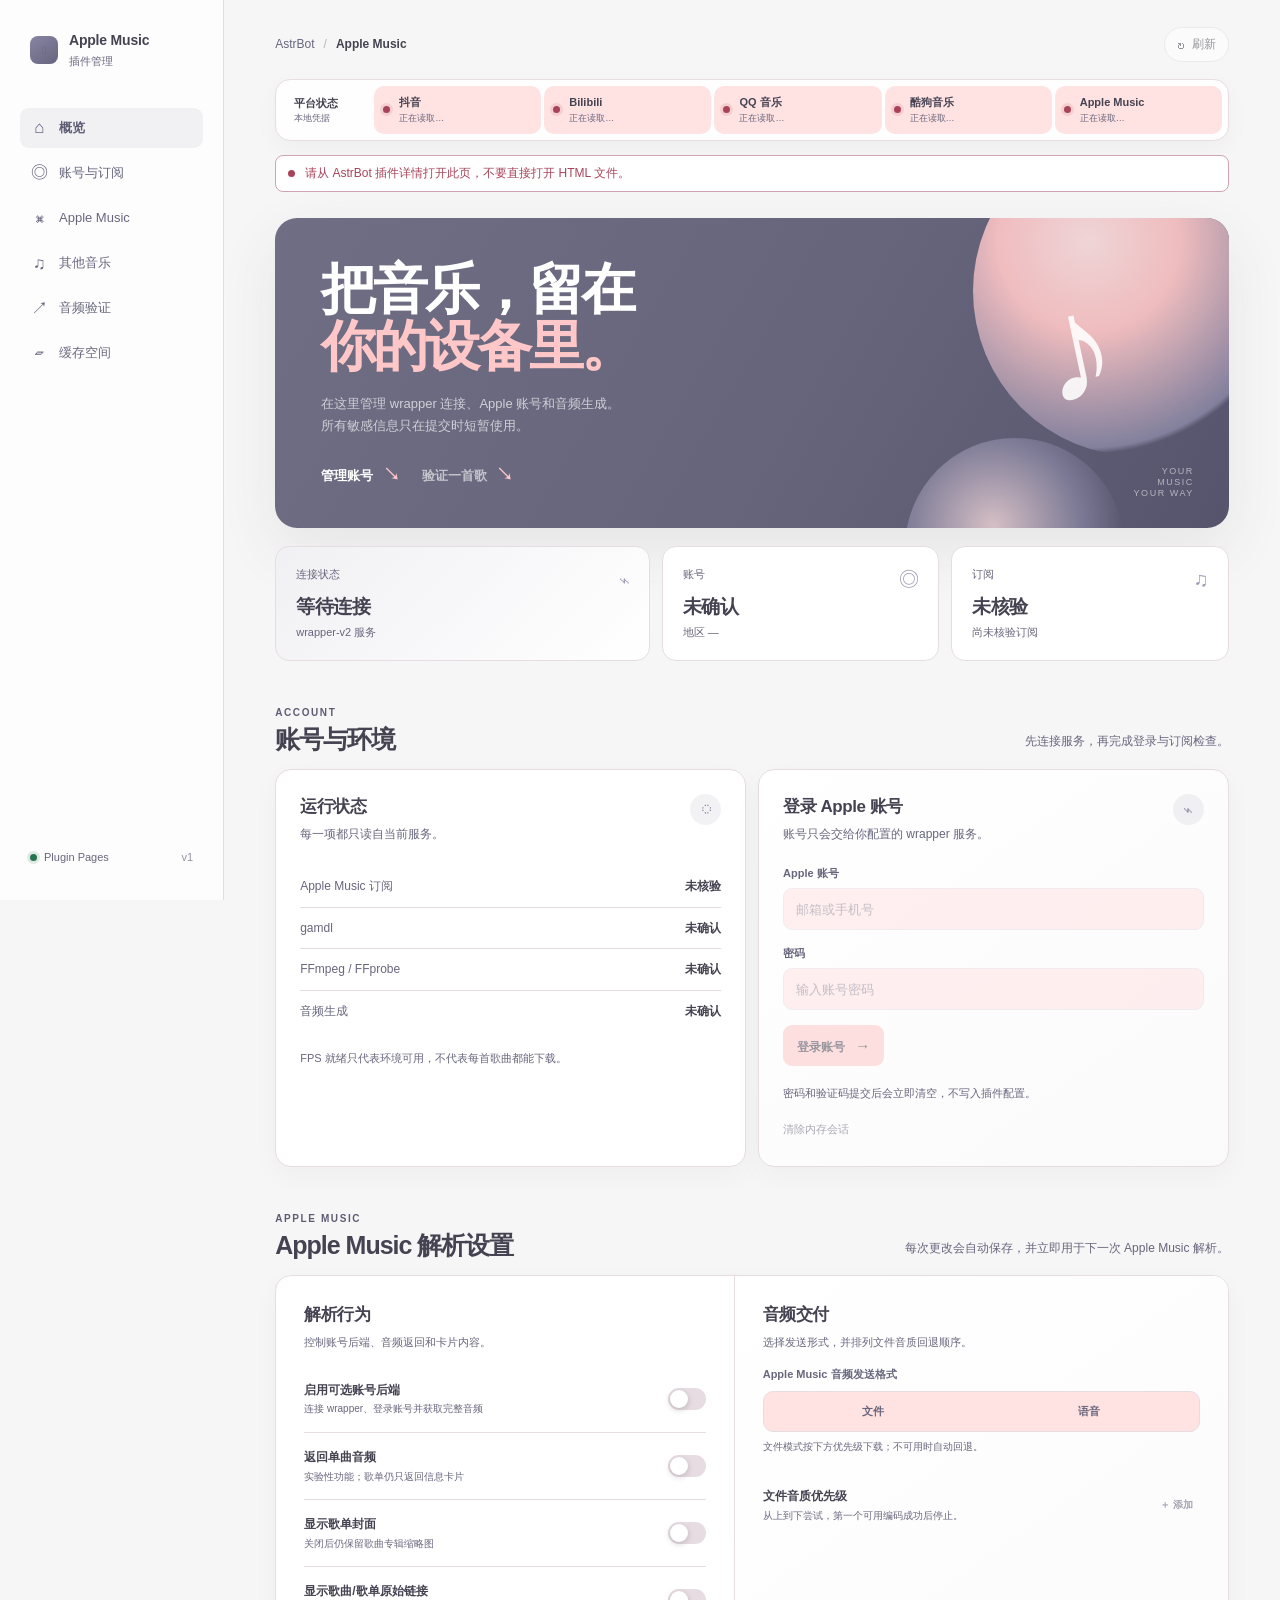
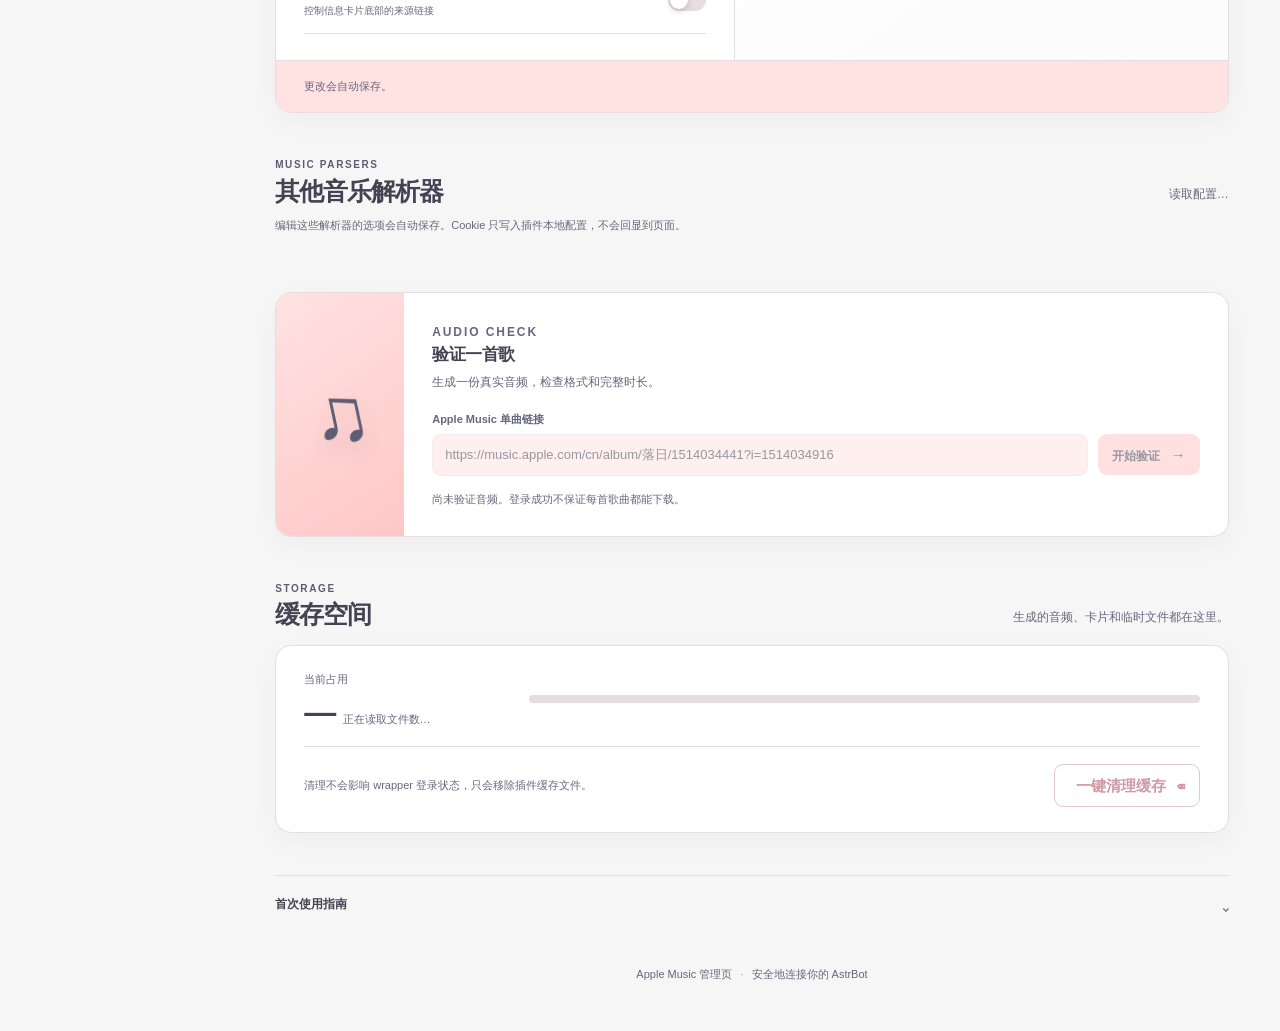
==== commit 39f8942b: "feat(apple-music): 展示插件 Logo 并更新管理页主题 - 在 `core/apple_music_web.py` 增加需登录的 Logo 接口，   返回插件目录中的图片并处理关" ====
--- a/pages/apple_music/index.html
+++ b/pages/apple_music/index.html
@@ -12,7 +12,7 @@
 <body>
   <div class="app-shell">
     <aside class="sidebar" aria-label="页面导航">
-      <div class="brand"><div class="brand-mark" aria-hidden="true"></div><div><strong>Apple Music</strong><span>插件管理</span></div></div>
+      <div class="brand"><div class="brand-mark" aria-hidden="true"><span id="plugin-logo-fallback"></span><img id="plugin-logo" class="plugin-logo" alt="" hidden></div><div><strong>Apple Music</strong><span>插件管理</span></div></div>
       <nav class="nav-list"><a class="nav-item is-active" href="#overview"><span class="nav-icon">⌂</span>概览</a><a class="nav-item" href="#account"><span class="nav-icon">◎</span>账号与订阅</a><a class="nav-item" href="#settings"><span class="nav-icon">⌘</span>Apple Music</a><a class="nav-item" href="#other-music"><span class="nav-icon">♫</span>其他音乐</a><a class="nav-item" href="#verify"><span class="nav-icon">↗</span>音频验证</a><a class="nav-item" href="#cache"><span class="nav-icon">▱</span>缓存空间</a></nav>
       <div class="sidebar-foot"><span class="status-dot"></span><span>Plugin Pages</span><span class="sidebar-version">v1</span></div>
     </aside>
--- a/pages/apple_music/style.css
+++ b/pages/apple_music/style.css
@@ -19,6 +19,25 @@
 
 .other-music-section{margin-top:4px}.music-settings-intro{margin:-4px 0 16px;color:var(--muted);font-size:11px}.music-parser-list{display:grid;gap:11px}.music-parser-row{padding:20px 24px;border:1px solid var(--line);border-radius:14px;background:var(--surface)}.music-parser-row>header{display:flex;align-items:center;justify-content:space-between;gap:16px;padding-bottom:12px;border-bottom:1px solid var(--line)}.music-parser-row>header strong,.music-parser-row>header small{display:block}.music-parser-row>header strong{font-size:15px;letter-spacing:-.02em}.music-parser-row>header small{margin-top:3px;color:var(--muted);font-size:10px}.music-cookie-state{display:flex;align-items:center;gap:8px;color:var(--negative);font-size:11px}.music-cookie-state::before{width:7px;height:7px;border-radius:50%;content:"";background:var(--negative);box-shadow:0 0 0 3px color-mix(in srgb,var(--negative) 13%,transparent)}.music-cookie-state[data-available=true]{color:var(--positive)}.music-cookie-state[data-available=true]::before{background:var(--positive);box-shadow:0 0 0 3px color-mix(in srgb,var(--positive) 14%,transparent)}.music-parser-row fieldset{display:grid;grid-template-columns:1fr 1fr;column-gap:28px;margin:0;padding-top:10px}.music-parser-row .music-setting-row{padding:12px 0}.music-parser-row .music-format-setting{grid-column:1/-1;display:grid;grid-template-columns:1fr 1fr;align-items:center;gap:14px;padding:13px 0;color:var(--muted);font-size:11px}.music-format-setting select{width:100%;height:36px;margin:0;padding:6px 10px;border:1px solid var(--line);border-radius:8px;background:var(--surface-soft);color:var(--text);font:600 11px/1.2 inherit}.music-cookie-editor{grid-column:1/-1;display:flex;align-items:flex-end;gap:18px;padding-top:12px;border-top:1px solid var(--line)}.music-cookie-editor>label{flex:1;min-width:0;margin:0}.music-cookie-editor textarea{display:block;width:100%;min-height:52px;resize:vertical;margin:6px 0 0;padding:9px 11px;border:1px solid var(--line);border-radius:8px;background:var(--surface-soft);color:var(--text);font:11px/1.45 ui-monospace,SFMono-Regular,Consolas,monospace}.music-cookie-actions{display:flex;align-items:center;gap:12px;flex:0 0 auto}.music-cookie-actions .quiet-button{margin:0}.music-cookie-save{min-height:34px;padding:7px 12px;border:0;border-radius:8px;background:var(--accent);color:#fff;font-size:11px;font-weight:650}.music-unconfigured{grid-column:1/-1;margin:8px 0 0;padding:8px 10px;border-radius:7px;background:var(--surface-soft);color:var(--muted);font-size:10px}.music-parser-row fieldset:disabled{opacity:.8}.settings-footer p[data-error=true],#music-settings-state[data-error=true]{color:var(--negative)}
 @media (max-width:620px){.music-parser-row{padding:16px}.music-parser-row fieldset{grid-template-columns:1fr;column-gap:0}.music-parser-row .music-format-setting,.music-cookie-editor{grid-column:1}.music-cookie-editor{display:block}.music-cookie-actions{justify-content:flex-end;margin-top:10px}.music-parser-row>header{align-items:flex-start;flex-direction:column}.music-cookie-state{font-size:10px}}
+.brand-mark{overflow:hidden}.plugin-logo{display:block;width:100%;height:100%;object-fit:cover;border-radius:inherit}.plugin-logo[hidden]{display:none}
+/* Soft lavender / blush palette: exact requested colors are the anchors;
+   deeper neutral tints keep small text and controls comfortably legible. */
+:root{color-scheme:light;--bg:#F6F6F6;--surface:#fff;--surface-soft:#FFE2E2;--text:#454351;--muted:#68667D;--line:#E6DCE2;--accent:#8785A2;--accent-deep:#5E5C73;--blue:#696781;--positive:#28734F;--negative:#A8445A;--focus:#696781;--shadow:0 22px 60px rgba(69,67,81,.09)}
+html[data-theme=dark]{color-scheme:dark;--bg:#1D1C23;--surface:#292832;--surface-soft:#383641;--text:#F6F6F6;--muted:#C3C1D0;--line:#4A4855;--accent:#FFC7C7;--accent-deep:#FFE2E2;--blue:#C8C6DC;--positive:#75D3A0;--negative:#FF9BAE;--focus:#FFE2E2;--shadow:0 22px 60px rgba(0,0,0,.3)}
+.brand-mark{background:linear-gradient(145deg,#8785A2,#66647E)}
+.nav-item.is-active{color:var(--accent-deep)}
+.hero{background:linear-gradient(120deg,#706E84 0%,#66647B 58%,#56546C 100%)}
+.section-kicker,.add-button{color:var(--accent-deep)}
+.eyebrow{color:#FFE2E2}.hero h1 em,.hero-link span{color:#FFC7C7}
+.orb-one{background:radial-gradient(circle at 35% 35%,#FFE2E2 0,#FFC7C7 30%,#8785A2 68%,transparent 70%)}
+.orb-two{background:radial-gradient(circle at 40% 40%,#FFE2E2 0,#8785A2 47%,transparent 70%)}
+.primary-button,.music-cookie-save{background:#FFC7C7;color:#454351}
+.primary-button:hover:not(:disabled),.music-cookie-save:hover:not(:disabled){filter:brightness(.97)}
+.verify-art{background:linear-gradient(145deg,#FFE2E2,#FFC7C7);color:#5E5C73}
+.verify-art span{text-shadow:0 10px 20px rgba(69,67,81,.16)}
+.cache-meter span{background:linear-gradient(90deg,#8785A2,#FFC7C7)}
+html[data-theme=dark] .primary-button,html[data-theme=dark] .music-cookie-save{color:#373541}
+@media (prefers-contrast:more){:root{--line:#8785A2}html[data-theme=dark]{--line:#8785A2}}
 
 .platform-status-bar{display:grid;grid-template-columns:92px minmax(0,1fr);align-items:stretch;margin-bottom:14px;padding:6px;border:1px solid var(--line);border-radius:15px;background:color-mix(in srgb,var(--surface) 90%,transparent);box-shadow:0 8px 24px rgba(29,29,31,.035)}.platform-status-heading{display:flex;flex-direction:column;justify-content:center;padding:8px 12px}.platform-status-heading strong{font-size:11px;letter-spacing:-.01em}.platform-status-heading span{color:var(--muted);font-size:9px}.platform-status-bar ul{display:grid;grid-template-columns:repeat(5,minmax(0,1fr));gap:3px;margin:0;padding:0;list-style:none}.platform-status-bar li{display:grid;grid-template-columns:8px minmax(0,1fr);align-items:center;gap:8px;min-width:0;padding:8px 9px;border-radius:10px;background:var(--surface-soft)}.platform-status-bar li>span:last-child{min-width:0}.platform-status-bar li strong,.platform-status-bar li small{display:block;overflow:hidden;text-overflow:ellipsis;white-space:nowrap}.platform-status-bar li strong{font-size:11px;font-weight:650}.platform-status-bar li small{margin-top:1px;color:var(--muted);font-size:9px}.platform-light{width:7px;height:7px;border-radius:50%;background:var(--negative);box-shadow:0 0 0 3px color-mix(in srgb,var(--negative) 13%,transparent)}.platform-status-bar li[data-available=true] .platform-light{background:var(--positive);box-shadow:0 0 0 3px color-mix(in srgb,var(--positive) 14%,transparent)}
 @media (prefers-reduced-transparency:reduce){.platform-status-bar{background:var(--surface)}}
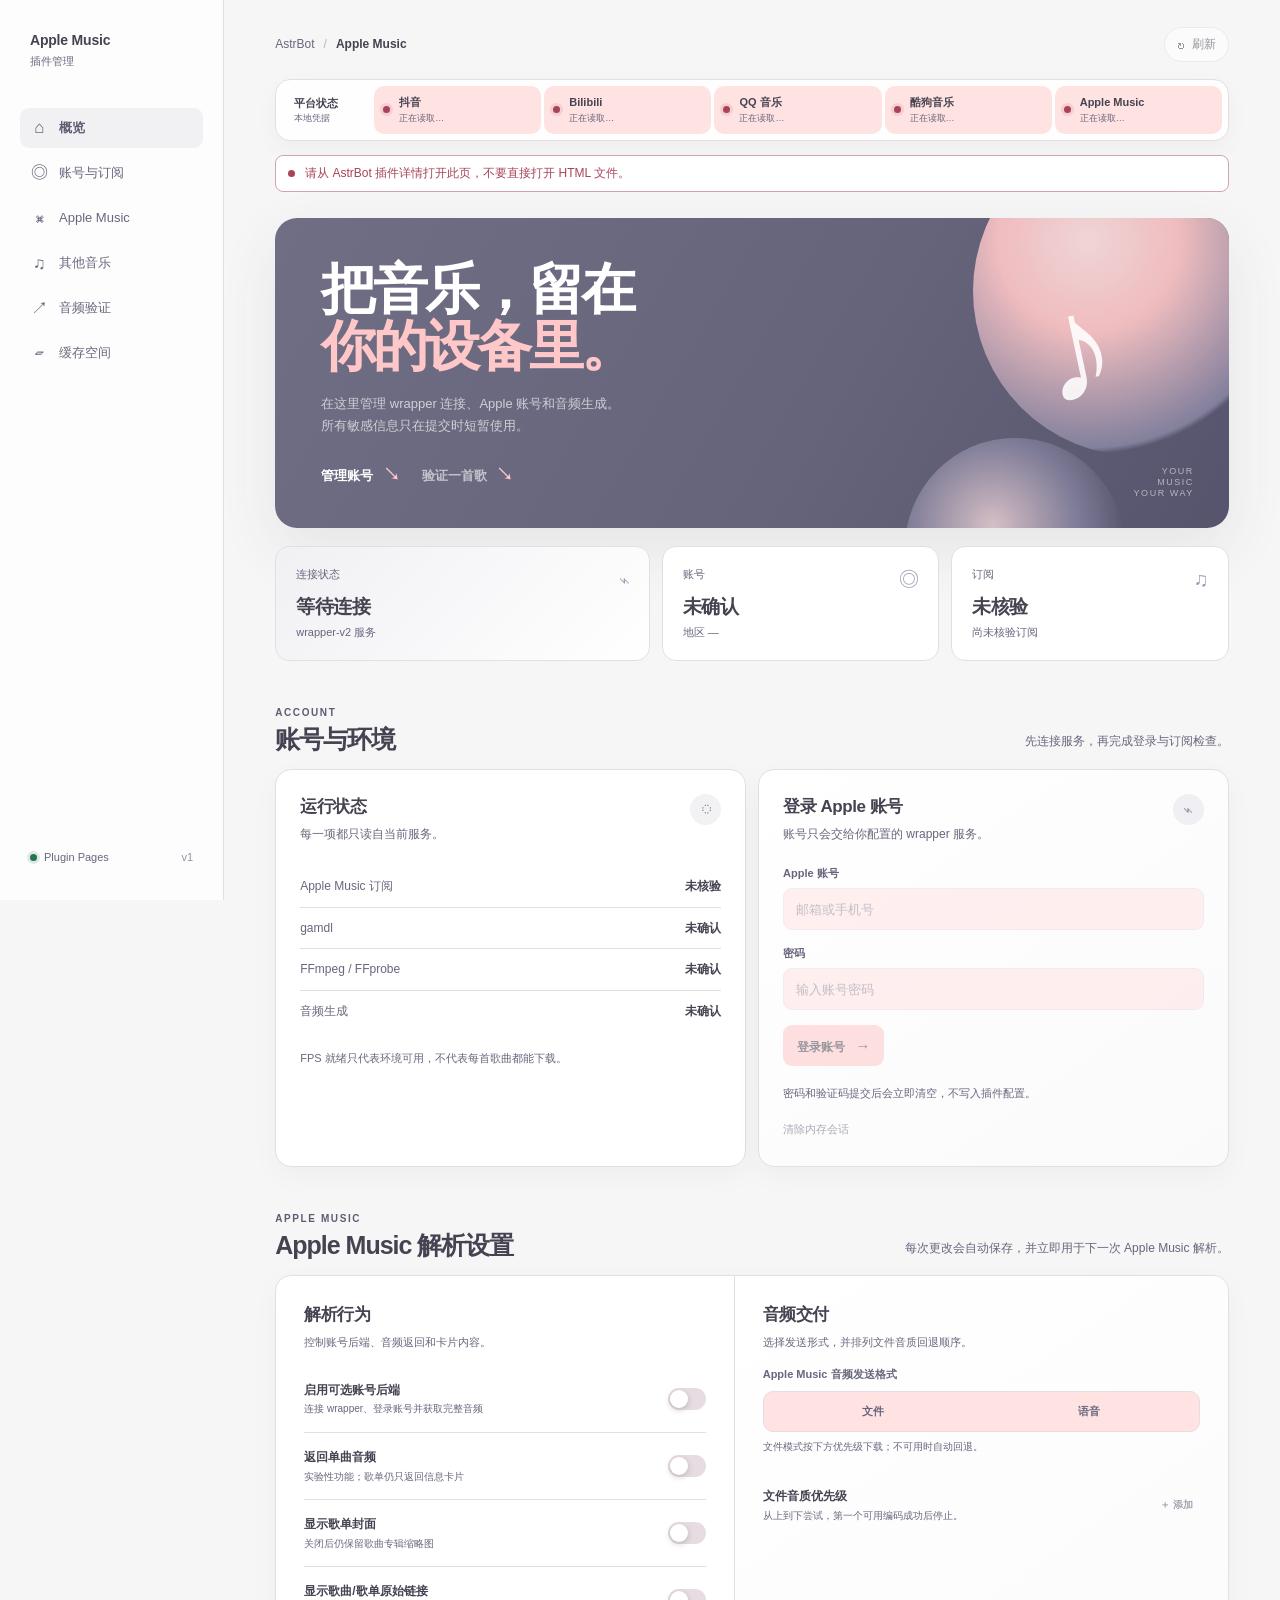
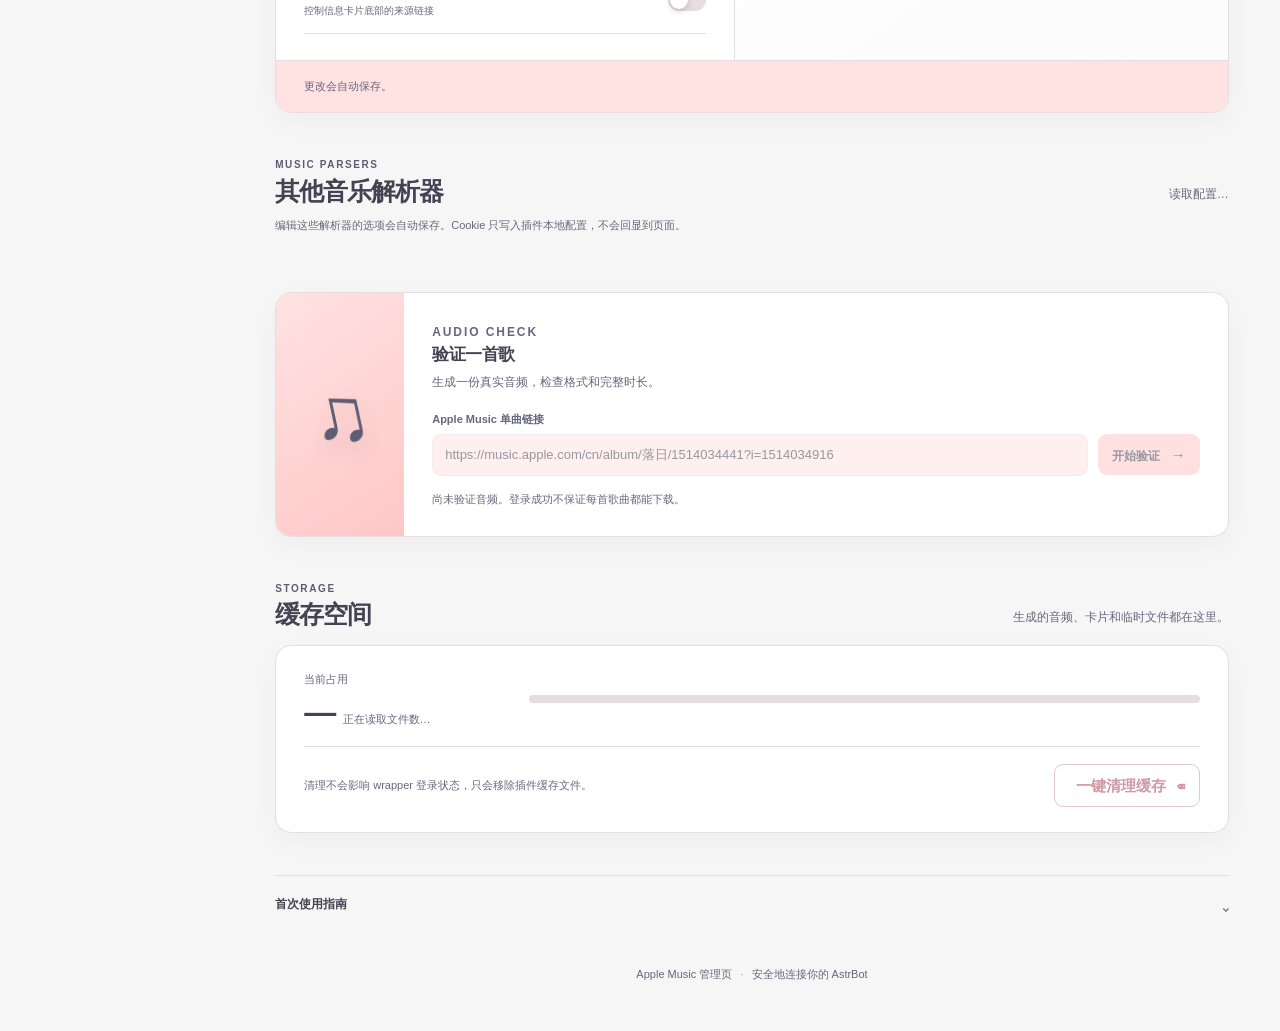
==== commit d77f45be: "feat(apple-music): 展示插件 Logo 并更新管理页主题 - 在 `core/apple_music_web.py` 增加需登录的 Logo 接口，   返回插件目录中的图片并处理关" ====
--- a/pages/apple_music/index.html
+++ b/pages/apple_music/index.html
@@ -12,7 +12,7 @@
 <body>
   <div class="app-shell">
     <aside class="sidebar" aria-label="页面导航">
-      <div class="brand"><div class="brand-mark" aria-hidden="true"><span id="plugin-logo-fallback"></span><img id="plugin-logo" class="plugin-logo" alt="" hidden></div><div><strong>Apple Music</strong><span>插件管理</span></div></div>
+      <div class="brand"><img id="plugin-logo" class="brand-logo" alt="插件 Logo" hidden><div><strong>Apple Music</strong><span>插件管理</span></div></div>
       <nav class="nav-list"><a class="nav-item is-active" href="#overview"><span class="nav-icon">⌂</span>概览</a><a class="nav-item" href="#account"><span class="nav-icon">◎</span>账号与订阅</a><a class="nav-item" href="#settings"><span class="nav-icon">⌘</span>Apple Music</a><a class="nav-item" href="#other-music"><span class="nav-icon">♫</span>其他音乐</a><a class="nav-item" href="#verify"><span class="nav-icon">↗</span>音频验证</a><a class="nav-item" href="#cache"><span class="nav-icon">▱</span>缓存空间</a></nav>
       <div class="sidebar-foot"><span class="status-dot"></span><span>Plugin Pages</span><span class="sidebar-version">v1</span></div>
     </aside>
--- a/pages/apple_music/style.css
+++ b/pages/apple_music/style.css
@@ -19,7 +19,7 @@
 
 .other-music-section{margin-top:4px}.music-settings-intro{margin:-4px 0 16px;color:var(--muted);font-size:11px}.music-parser-list{display:grid;gap:11px}.music-parser-row{padding:20px 24px;border:1px solid var(--line);border-radius:14px;background:var(--surface)}.music-parser-row>header{display:flex;align-items:center;justify-content:space-between;gap:16px;padding-bottom:12px;border-bottom:1px solid var(--line)}.music-parser-row>header strong,.music-parser-row>header small{display:block}.music-parser-row>header strong{font-size:15px;letter-spacing:-.02em}.music-parser-row>header small{margin-top:3px;color:var(--muted);font-size:10px}.music-cookie-state{display:flex;align-items:center;gap:8px;color:var(--negative);font-size:11px}.music-cookie-state::before{width:7px;height:7px;border-radius:50%;content:"";background:var(--negative);box-shadow:0 0 0 3px color-mix(in srgb,var(--negative) 13%,transparent)}.music-cookie-state[data-available=true]{color:var(--positive)}.music-cookie-state[data-available=true]::before{background:var(--positive);box-shadow:0 0 0 3px color-mix(in srgb,var(--positive) 14%,transparent)}.music-parser-row fieldset{display:grid;grid-template-columns:1fr 1fr;column-gap:28px;margin:0;padding-top:10px}.music-parser-row .music-setting-row{padding:12px 0}.music-parser-row .music-format-setting{grid-column:1/-1;display:grid;grid-template-columns:1fr 1fr;align-items:center;gap:14px;padding:13px 0;color:var(--muted);font-size:11px}.music-format-setting select{width:100%;height:36px;margin:0;padding:6px 10px;border:1px solid var(--line);border-radius:8px;background:var(--surface-soft);color:var(--text);font:600 11px/1.2 inherit}.music-cookie-editor{grid-column:1/-1;display:flex;align-items:flex-end;gap:18px;padding-top:12px;border-top:1px solid var(--line)}.music-cookie-editor>label{flex:1;min-width:0;margin:0}.music-cookie-editor textarea{display:block;width:100%;min-height:52px;resize:vertical;margin:6px 0 0;padding:9px 11px;border:1px solid var(--line);border-radius:8px;background:var(--surface-soft);color:var(--text);font:11px/1.45 ui-monospace,SFMono-Regular,Consolas,monospace}.music-cookie-actions{display:flex;align-items:center;gap:12px;flex:0 0 auto}.music-cookie-actions .quiet-button{margin:0}.music-cookie-save{min-height:34px;padding:7px 12px;border:0;border-radius:8px;background:var(--accent);color:#fff;font-size:11px;font-weight:650}.music-unconfigured{grid-column:1/-1;margin:8px 0 0;padding:8px 10px;border-radius:7px;background:var(--surface-soft);color:var(--muted);font-size:10px}.music-parser-row fieldset:disabled{opacity:.8}.settings-footer p[data-error=true],#music-settings-state[data-error=true]{color:var(--negative)}
 @media (max-width:620px){.music-parser-row{padding:16px}.music-parser-row fieldset{grid-template-columns:1fr;column-gap:0}.music-parser-row .music-format-setting,.music-cookie-editor{grid-column:1}.music-cookie-editor{display:block}.music-cookie-actions{justify-content:flex-end;margin-top:10px}.music-parser-row>header{align-items:flex-start;flex-direction:column}.music-cookie-state{font-size:10px}}
-.brand-mark{overflow:hidden}.plugin-logo{display:block;width:100%;height:100%;object-fit:cover;border-radius:inherit}.plugin-logo[hidden]{display:none}
+.brand-logo{display:block;width:36px;height:36px;flex:0 0 36px;object-fit:contain;border:0;border-radius:0;background:transparent}.brand-logo[hidden]{display:none}
 /* Soft lavender / blush palette: exact requested colors are the anchors;
    deeper neutral tints keep small text and controls comfortably legible. */
 :root{color-scheme:light;--bg:#F6F6F6;--surface:#fff;--surface-soft:#FFE2E2;--text:#454351;--muted:#68667D;--line:#E6DCE2;--accent:#8785A2;--accent-deep:#5E5C73;--blue:#696781;--positive:#28734F;--negative:#A8445A;--focus:#696781;--shadow:0 22px 60px rgba(69,67,81,.09)}
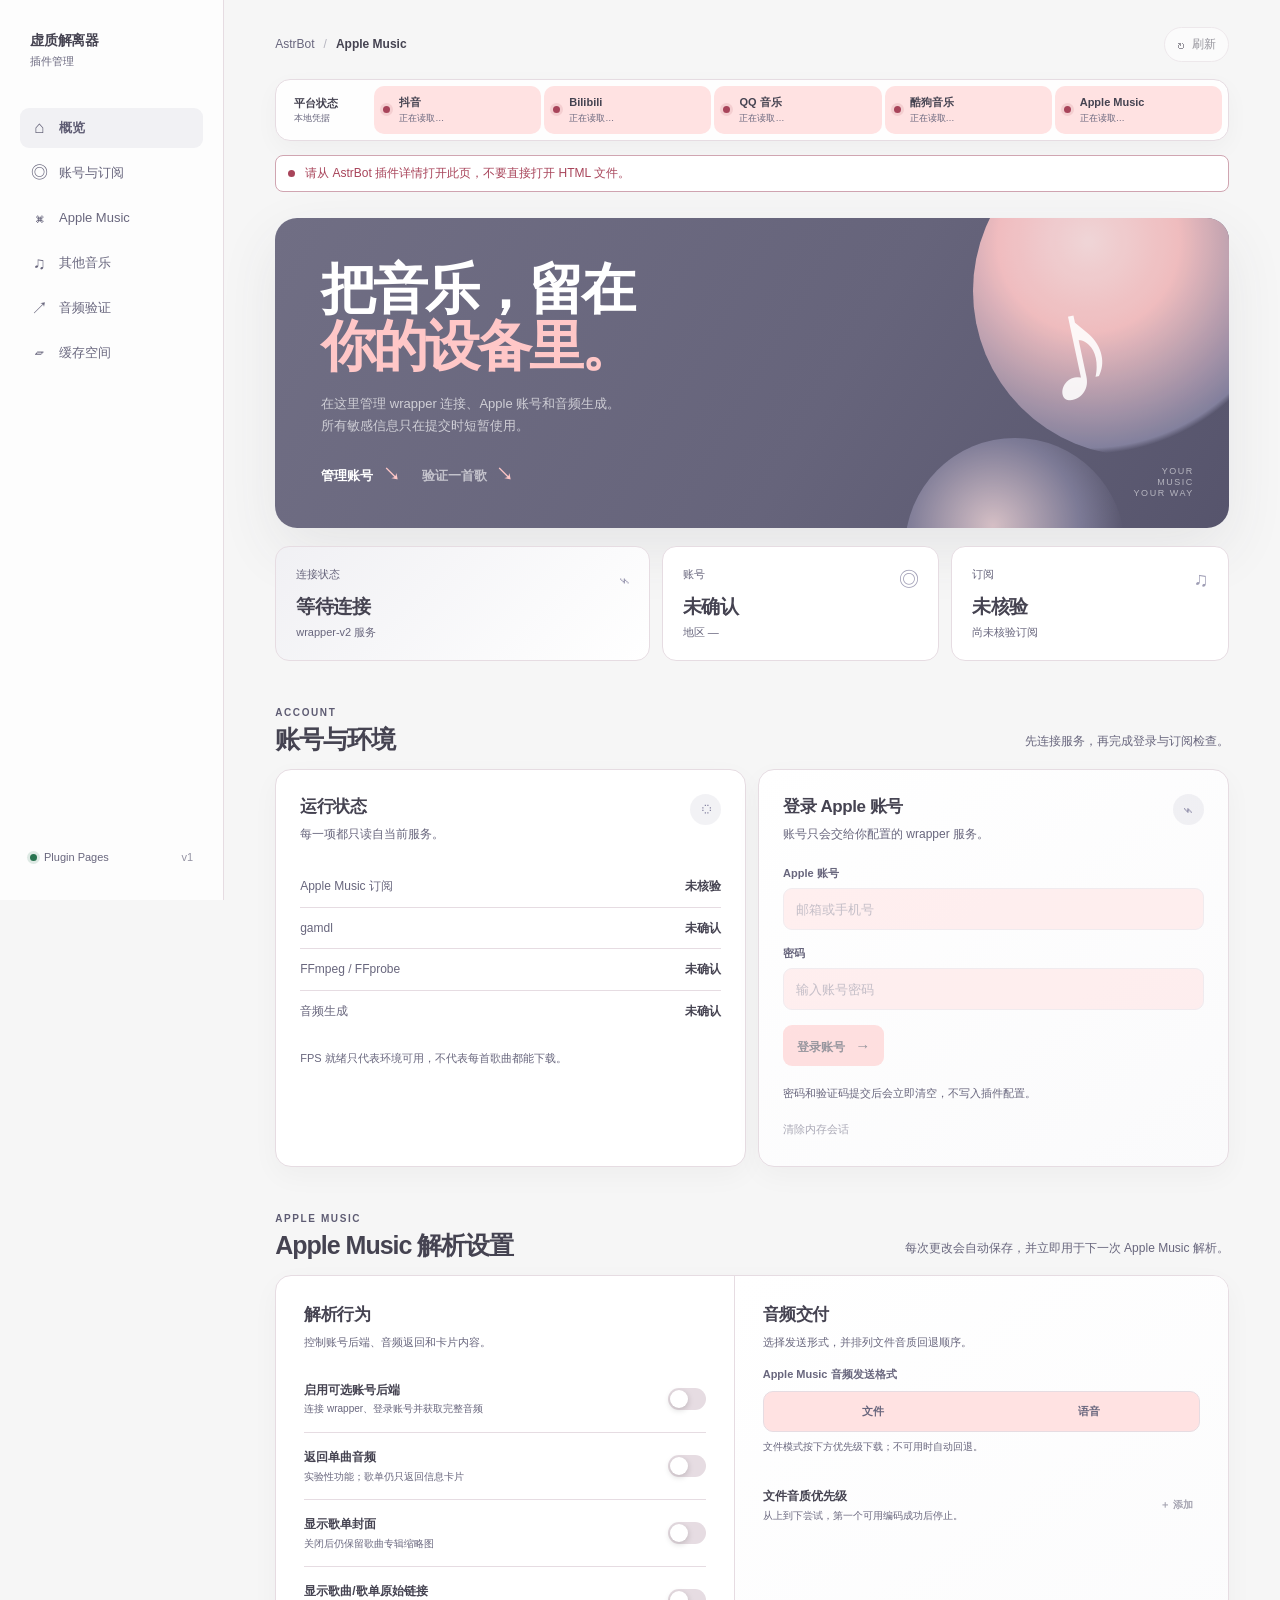
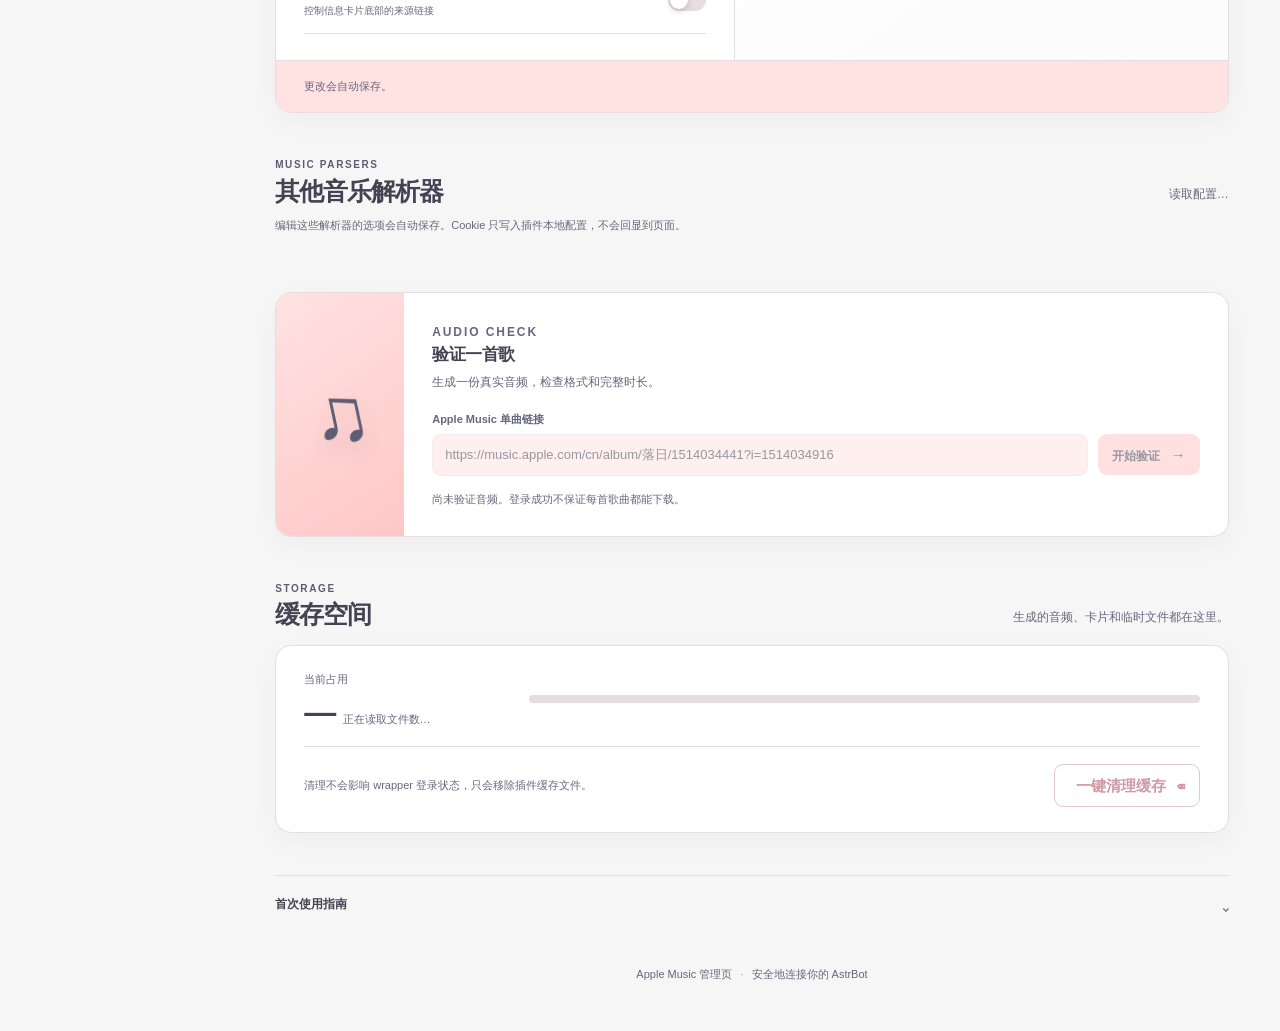
==== commit 63fe009c: "feat(custom-logo): 支持配置并使用自定义插件 Logo - 在 _conf_schema.json 和 core/config.py 中新增 PNG Logo 配置，   支持校验路" ====
--- a/pages/apple_music/index.html
+++ b/pages/apple_music/index.html
@@ -4,7 +4,7 @@
   <meta charset="utf-8">
   <meta name="viewport" content="width=device-width, initial-scale=1">
   <meta name="referrer" content="no-referrer">
-  <title>Apple Music · 管理</title>
+  <title>虚质解离器 · 管理</title>
   <link rel="stylesheet" href="./style.css">
   <script src="/api/plugin/page/bridge-sdk.js"></script>
   <script src="./app.js" defer></script>
@@ -12,7 +12,7 @@
 <body>
   <div class="app-shell">
     <aside class="sidebar" aria-label="页面导航">
-      <div class="brand"><img id="plugin-logo" class="brand-logo" alt="插件 Logo" hidden><div><strong>Apple Music</strong><span>插件管理</span></div></div>
+      <div class="brand"><img id="plugin-logo" class="brand-logo" alt="插件 Logo" hidden><div><strong>虚质解离器</strong><span>插件管理</span></div></div>
       <nav class="nav-list"><a class="nav-item is-active" href="#overview"><span class="nav-icon">⌂</span>概览</a><a class="nav-item" href="#account"><span class="nav-icon">◎</span>账号与订阅</a><a class="nav-item" href="#settings"><span class="nav-icon">⌘</span>Apple Music</a><a class="nav-item" href="#other-music"><span class="nav-icon">♫</span>其他音乐</a><a class="nav-item" href="#verify"><span class="nav-icon">↗</span>音频验证</a><a class="nav-item" href="#cache"><span class="nav-icon">▱</span>缓存空间</a></nav>
       <div class="sidebar-foot"><span class="status-dot"></span><span>Plugin Pages</span><span class="sidebar-version">v1</span></div>
     </aside>
--- a/pages/apple_music/style.css
+++ b/pages/apple_music/style.css
@@ -18,6 +18,7 @@
 @media (max-width:880px){.app-shell,.sidebar,.content,.nav-list{min-width:0}.sidebar{overflow:hidden}}
 
 .other-music-section{margin-top:4px}.music-settings-intro{margin:-4px 0 16px;color:var(--muted);font-size:11px}.music-parser-list{display:grid;gap:11px}.music-parser-row{padding:20px 24px;border:1px solid var(--line);border-radius:14px;background:var(--surface)}.music-parser-row>header{display:flex;align-items:center;justify-content:space-between;gap:16px;padding-bottom:12px;border-bottom:1px solid var(--line)}.music-parser-row>header strong,.music-parser-row>header small{display:block}.music-parser-row>header strong{font-size:15px;letter-spacing:-.02em}.music-parser-row>header small{margin-top:3px;color:var(--muted);font-size:10px}.music-cookie-state{display:flex;align-items:center;gap:8px;color:var(--negative);font-size:11px}.music-cookie-state::before{width:7px;height:7px;border-radius:50%;content:"";background:var(--negative);box-shadow:0 0 0 3px color-mix(in srgb,var(--negative) 13%,transparent)}.music-cookie-state[data-available=true]{color:var(--positive)}.music-cookie-state[data-available=true]::before{background:var(--positive);box-shadow:0 0 0 3px color-mix(in srgb,var(--positive) 14%,transparent)}.music-parser-row fieldset{display:grid;grid-template-columns:1fr 1fr;column-gap:28px;margin:0;padding-top:10px}.music-parser-row .music-setting-row{padding:12px 0}.music-parser-row .music-format-setting{grid-column:1/-1;display:grid;grid-template-columns:1fr 1fr;align-items:center;gap:14px;padding:13px 0;color:var(--muted);font-size:11px}.music-format-setting select{width:100%;height:36px;margin:0;padding:6px 10px;border:1px solid var(--line);border-radius:8px;background:var(--surface-soft);color:var(--text);font:600 11px/1.2 inherit}.music-cookie-editor{grid-column:1/-1;display:flex;align-items:flex-end;gap:18px;padding-top:12px;border-top:1px solid var(--line)}.music-cookie-editor>label{flex:1;min-width:0;margin:0}.music-cookie-editor textarea{display:block;width:100%;min-height:52px;resize:vertical;margin:6px 0 0;padding:9px 11px;border:1px solid var(--line);border-radius:8px;background:var(--surface-soft);color:var(--text);font:11px/1.45 ui-monospace,SFMono-Regular,Consolas,monospace}.music-cookie-actions{display:flex;align-items:center;gap:12px;flex:0 0 auto}.music-cookie-actions .quiet-button{margin:0}.music-cookie-save{min-height:34px;padding:7px 12px;border:0;border-radius:8px;background:var(--accent);color:#fff;font-size:11px;font-weight:650}.music-unconfigured{grid-column:1/-1;margin:8px 0 0;padding:8px 10px;border-radius:7px;background:var(--surface-soft);color:var(--muted);font-size:10px}.music-parser-row fieldset:disabled{opacity:.8}.settings-footer p[data-error=true],#music-settings-state[data-error=true]{color:var(--negative)}
+.music-quality-editor{grid-column:1/-1;padding:13px 0;border-bottom:1px solid var(--line)}.music-quality-editor .codec-title{margin-bottom:8px}.music-quality-editor .codec-title small{max-width:560px}
 @media (max-width:620px){.music-parser-row{padding:16px}.music-parser-row fieldset{grid-template-columns:1fr;column-gap:0}.music-parser-row .music-format-setting,.music-cookie-editor{grid-column:1}.music-cookie-editor{display:block}.music-cookie-actions{justify-content:flex-end;margin-top:10px}.music-parser-row>header{align-items:flex-start;flex-direction:column}.music-cookie-state{font-size:10px}}
 .brand-logo{display:block;width:36px;height:36px;flex:0 0 36px;object-fit:contain;border:0;border-radius:0;background:transparent}.brand-logo[hidden]{display:none}
 /* Soft lavender / blush palette: exact requested colors are the anchors;
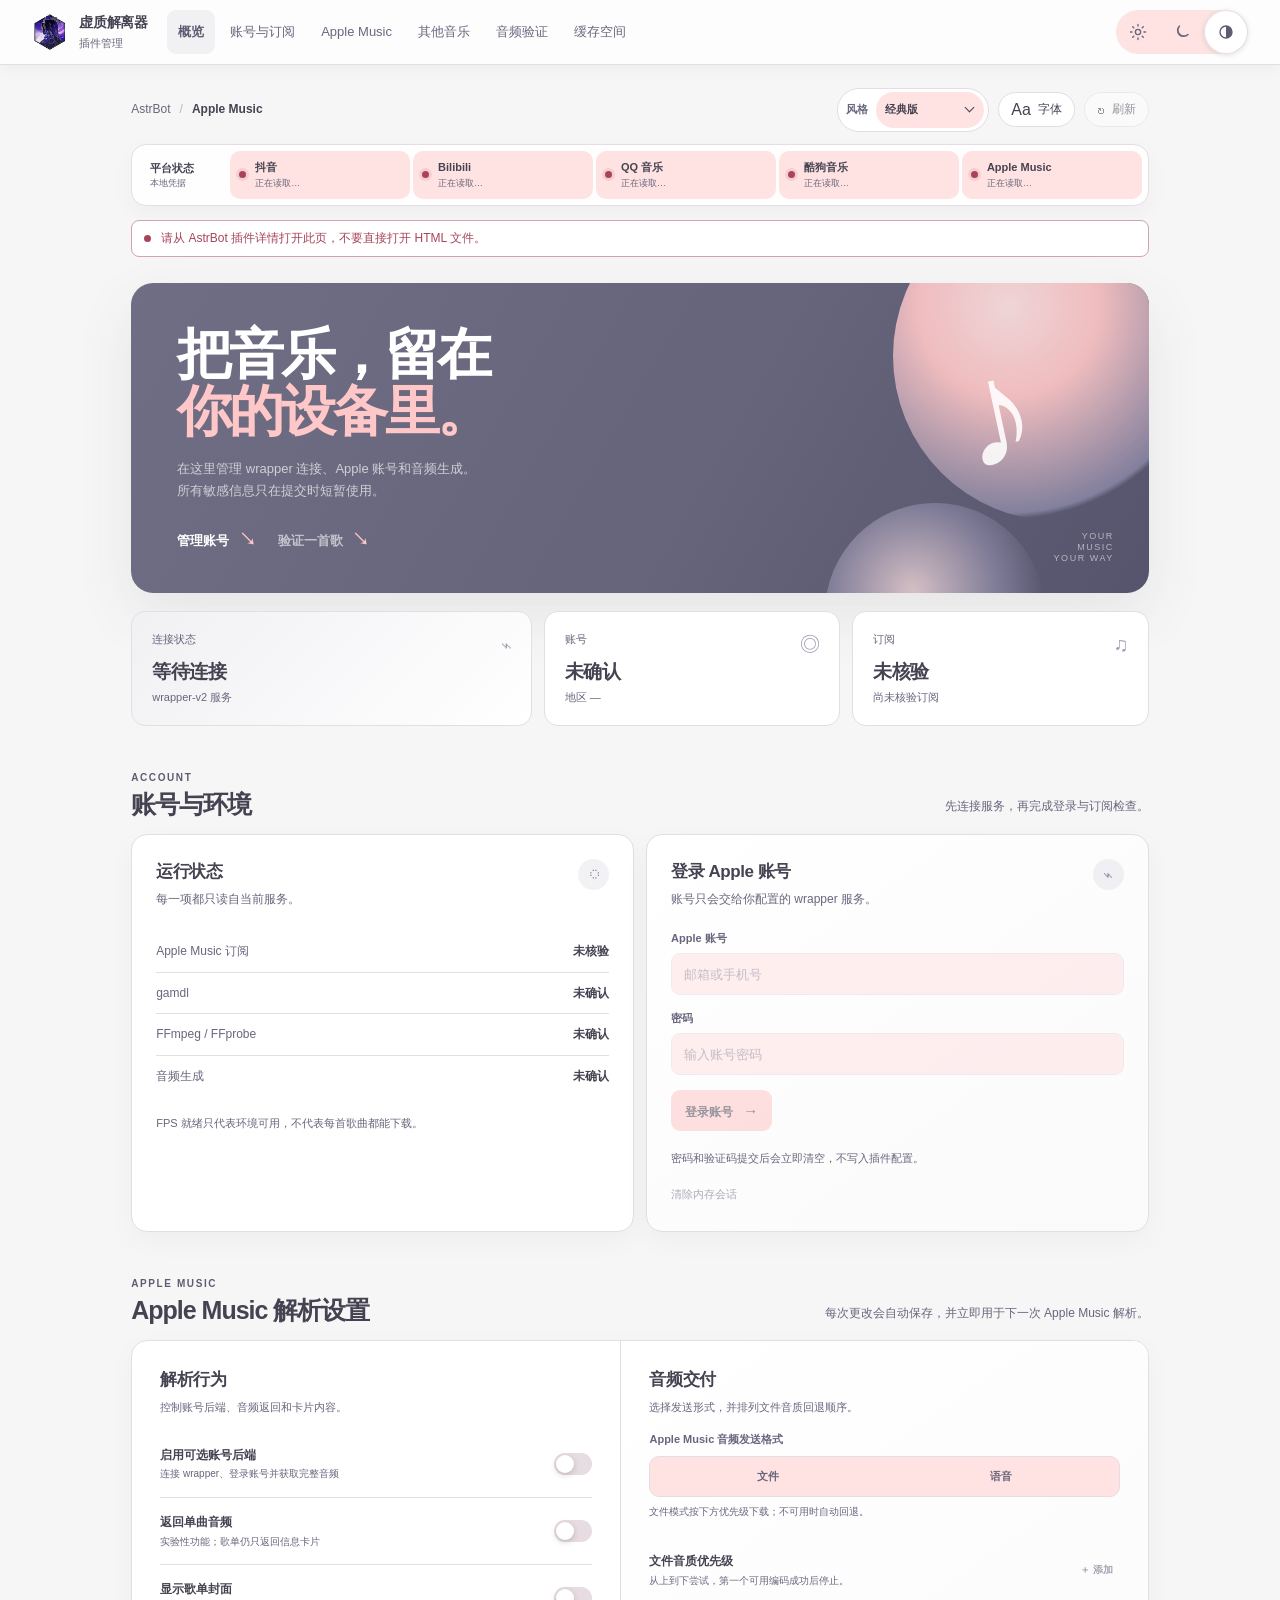
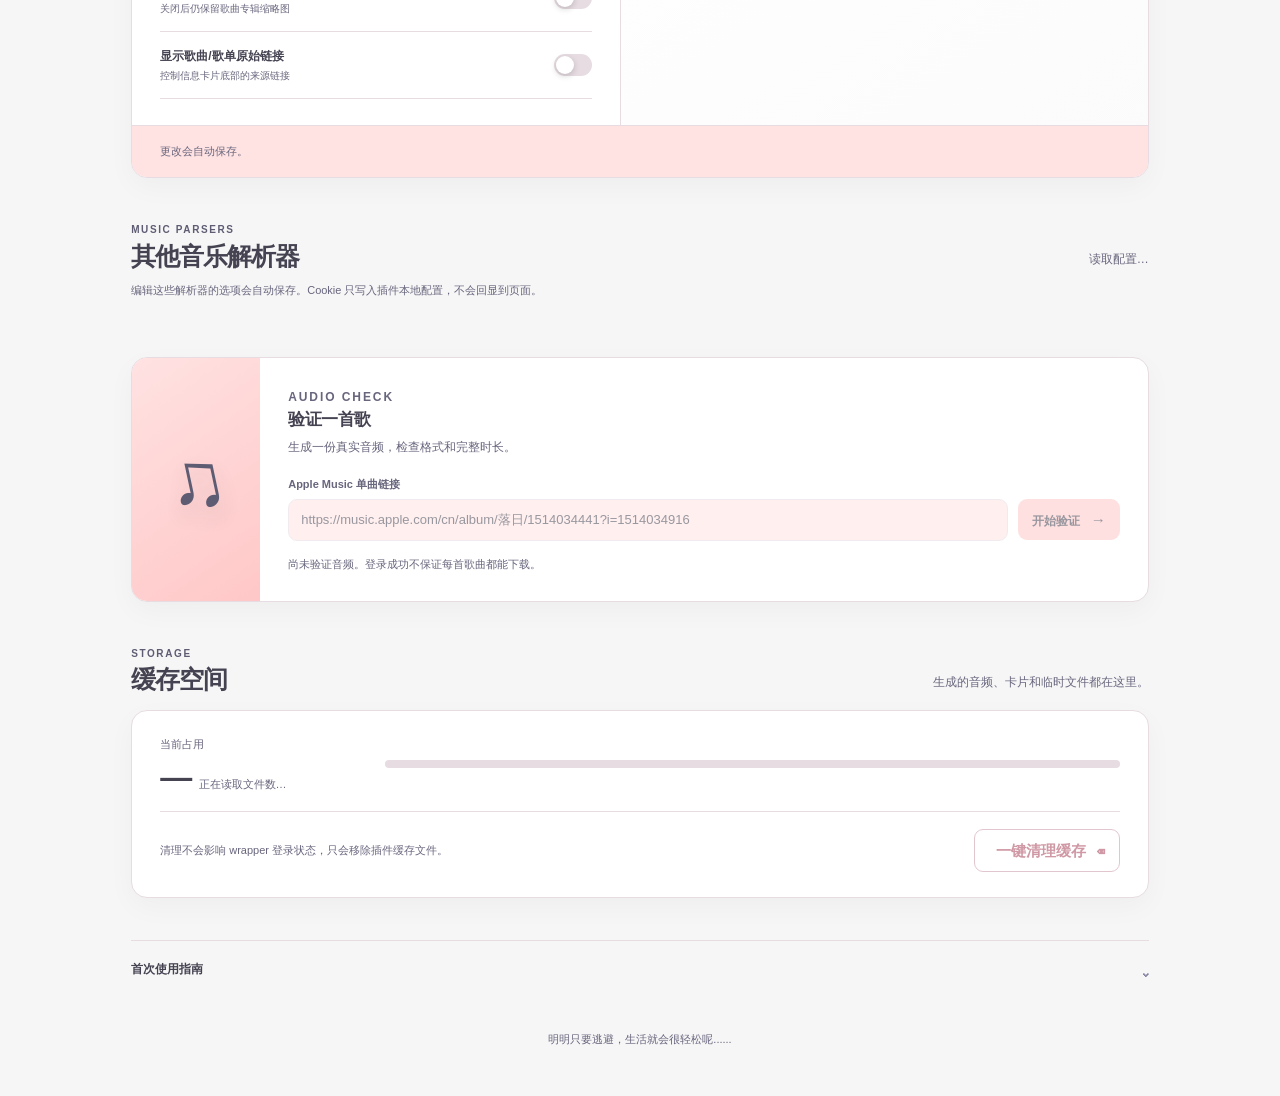
==== commit 3e3cb09a: "feat(login): 校验扫码登录状态并统一二维码卡片渲染 - 酷狗和 QQ 登录保存凭据后检查 Cookie 有效性，并区分检查结果；   检查异常不影响登录流程，同时提示用户当前验证状态 - " ====
--- a/pages/apple_music/index.html
+++ b/pages/apple_music/index.html
@@ -6,18 +6,20 @@
   <meta name="referrer" content="no-referrer">
   <title>虚质解离器 · 管理</title>
   <link rel="stylesheet" href="./style.css">
+  <link rel="stylesheet" href="./style-refined.css">
   <script src="/api/plugin/page/bridge-sdk.js"></script>
   <script src="./app.js" defer></script>
 </head>
 <body>
   <div class="app-shell">
-    <aside class="sidebar" aria-label="页面导航">
-      <div class="brand"><img id="plugin-logo" class="brand-logo" alt="插件 Logo" hidden><div><strong>虚质解离器</strong><span>插件管理</span></div></div>
+    <header class="sidebar" aria-label="页面导航">
+      <div class="brand"><img id="plugin-logo" class="brand-logo" src="./logo.png" alt="虚质解离器 Logo" width="40" height="40" decoding="async"><div><strong>虚质解离器</strong><span>插件管理</span></div></div>
       <nav class="nav-list"><a class="nav-item is-active" href="#overview"><span class="nav-icon">⌂</span>概览</a><a class="nav-item" href="#account"><span class="nav-icon">◎</span>账号与订阅</a><a class="nav-item" href="#settings"><span class="nav-icon">⌘</span>Apple Music</a><a class="nav-item" href="#other-music"><span class="nav-icon">♫</span>其他音乐</a><a class="nav-item" href="#verify"><span class="nav-icon">↗</span>音频验证</a><a class="nav-item" href="#cache"><span class="nav-icon">▱</span>缓存空间</a></nav>
+      <div class="style-picker theme-picker"><span>外观</span><div id="theme-switch" class="theme-switch" role="radiogroup" aria-label="管理页外观"><label title="浅色"><input type="radio" name="theme-choice" value="light" aria-label="浅色"><span aria-hidden="true"><svg viewBox="0 0 24 24"><circle cx="12" cy="12" r="3.5"/><path d="M12 2v2m0 16v2M4.93 4.93l1.42 1.42m11.3 11.3 1.42 1.42M2 12h2m16 0h2M4.93 19.07l1.42-1.42m11.3-11.3 1.42-1.42"/></svg></span></label><label title="深色"><input type="radio" name="theme-choice" value="dark" aria-label="深色"><span aria-hidden="true"><svg viewBox="0 0 24 24"><path d="M20 15.3A8 8 0 0 1 8.7 4 8 8 0 1 0 20 15.3Z"/></svg></span></label><label title="自动，跟随 AstrBot"><input type="radio" name="theme-choice" value="auto" aria-label="自动，跟随 AstrBot"><span aria-hidden="true"><svg viewBox="0 0 24 24"><circle cx="12" cy="12" r="8"/><path class="theme-auto-half" d="M12 4a8 8 0 0 1 0 16Z"/></svg></span></label></div><select id="page-theme" name="page-theme" aria-label="管理页深色模式" hidden><option value="auto">跟随 AstrBot</option><option value="light">浅色</option><option value="dark">深色</option></select></div>
       <div class="sidebar-foot"><span class="status-dot"></span><span>Plugin Pages</span><span class="sidebar-version">v1</span></div>
-    </aside>
+    </header>
     <main class="content">
-      <div class="topbar"><div class="breadcrumb"><span>AstrBot</span><span class="crumb-separator">/</span><strong>Apple Music</strong></div><button id="refresh" type="button" class="icon-button" aria-label="刷新状态" title="刷新状态"><span aria-hidden="true">↻</span><span class="refresh-label">刷新</span></button></div>
+      <div class="topbar"><div class="breadcrumb"><span>AstrBot</span><span class="crumb-separator">/</span><strong>Apple Music</strong></div><div class="topbar-tools"><div class="style-picker"><span>风格</span><select id="page-style" name="page-style" aria-label="管理页风格"><option value="classic">经典版</option><option value="soft">柔粉薰衣草</option></select></div><button id="font-settings" type="button" class="icon-button font-settings-button" aria-label="管理页面字体" title="管理页面字体"><span aria-hidden="true">Aa</span><span class="font-button-label">字体</span></button><button id="refresh" type="button" class="icon-button" aria-label="刷新状态" title="刷新状态"><span aria-hidden="true">↻</span><span class="refresh-label">刷新</span></button></div></div>
       <section class="platform-status-bar" aria-label="平台账号与 Cookie 状态"><div class="platform-status-heading"><strong>平台状态</strong><span>本地凭据</span></div><ul id="platform-status-list" aria-live="polite"><li data-platform-status="douyin" data-available="false"><span class="platform-light" aria-hidden="true"></span><span><strong>抖音</strong><small>正在读取…</small></span></li><li data-platform-status="bilibili" data-available="false"><span class="platform-light" aria-hidden="true"></span><span><strong>Bilibili</strong><small>正在读取…</small></span></li><li data-platform-status="qqmusic" data-available="false"><span class="platform-light" aria-hidden="true"></span><span><strong>QQ 音乐</strong><small>正在读取…</small></span></li><li data-platform-status="kugou" data-available="false"><span class="platform-light" aria-hidden="true"></span><span><strong>酷狗音乐</strong><small>正在读取…</small></span></li><li data-platform-status="applemusic" data-available="false"><span class="platform-light" aria-hidden="true"></span><span><strong>Apple Music</strong><small>正在读取…</small></span></li></ul></section>
       <div id="notice" class="notice" role="status" aria-live="polite"><span class="notice-dot"></span><span class="notice-text">正在连接 AstrBot 后台…</span></div>
       <section id="overview" class="hero" aria-labelledby="page-title"><div class="hero-copy"><h1 id="page-title">把音乐，留在<br><em>你的设备里。</em></h1><p class="hero-description">在这里管理 wrapper 连接、Apple 账号和音频生成。<br>所有敏感信息只在提交时短暂使用。</p><div class="hero-actions"><a class="hero-link" href="#account">管理账号 <span>↘</span></a><a class="hero-link muted-link" href="#verify">验证一首歌 <span>↘</span></a></div></div><div class="hero-art" aria-hidden="true"><div class="orb orb-one"></div><div class="orb orb-two"></div><div class="music-note">♪</div><div class="art-caption">YOUR<br>MUSIC<br>YOUR WAY</div></div></section>
@@ -29,8 +31,18 @@
       <section id="verify" class="panel verify-panel" aria-labelledby="verify-title"><div class="verify-art" aria-hidden="true"><span>♫</span></div><div class="verify-content"><div class="panel-head"><div><p class="section-kicker">AUDIO CHECK</p><h3 id="verify-title">验证一首歌</h3><p>生成一份真实音频，检查格式和完整时长。</p></div></div><form id="verify-form"><fieldset id="verify-fields" disabled><label for="track-url">Apple Music 单曲链接</label><div class="input-row"><input id="track-url" type="url" required maxlength="2048" value="https://music.apple.com/cn/album/落日/1514034441?i=1514034916"><button type="submit" class="primary-button">开始验证 <span>→</span></button></div></fieldset></form><p id="verification-result" class="result-line" role="status">尚未验证音频。登录成功不保证每首歌曲都能下载。</p></div></section>
       <section id="cache" class="section-block" aria-labelledby="cache-title"><div class="section-heading"><div><p class="section-kicker">STORAGE</p><h2 id="cache-title">缓存空间</h2></div><p>生成的音频、卡片和临时文件都在这里。</p></div><div class="cache-panel panel"><div class="cache-size"><span class="cache-label">当前占用</span><strong id="cache-size">—</strong><span id="cache-files" class="cache-files">正在读取文件数…</span></div><div class="cache-meter"><span id="cache-meter-fill"></span></div><div class="cache-actions"><p>清理不会影响 wrapper 登录状态，只会移除插件缓存文件。</p><button id="clear-cache" type="button" class="danger-button" disabled><span class="clear-cache-label">一键清理缓存</span> <span aria-hidden="true">⌫</span></button></div></div></section>
       <details class="getting-started"><summary>首次使用指南 <span>⌄</span></summary><ol><li>部署兼容的 wrapper-v2（API 0.0.2），仅向本机或可信内网开放。</li><li>在插件配置的 Apple Music 解析器中启用后端，填写 wrapper 地址并重载插件。</li><li>使用独立 Python 环境安装 gamdl 3.9.1，并将 FFmpeg 与 FFprobe 放入 PATH。</li><li>在此页登录并核验订阅，验证单曲后再开启“返回单曲音频”。</li></ol><p>日常只需刷新或重新登录。清除内存会话不会删除磁盘登录缓存。</p></details>
-      <footer>Apple Music 管理页 <span>·</span> 安全地连接你的 AstrBot</footer>
+      <footer>明明只要逃避，生活就会很轻松呢......</footer>
     </main>
   </div>
+  <dialog id="font-dialog" class="font-dialog" aria-labelledby="font-dialog-title" aria-describedby="font-dialog-description">
+    <div class="font-dialog-head"><div><p class="section-kicker">APPEARANCE</p><h2 id="font-dialog-title">页面字体</h2></div><button id="close-font-dialog" type="button" class="font-dialog-close" aria-label="关闭字体设置">×</button></div>
+    <p id="font-dialog-description" class="font-dialog-description">选择本机字体文件，即可替换这个管理页的字体。字体只保存在当前浏览器，不会上传到服务器。</p>
+    <div class="font-current"><span>当前字体</span><strong id="font-current-name">系统默认字体</strong></div>
+    <div class="font-preview" aria-label="字体预览">把音乐，留在你的设备里。<small>Apple Music · ABC 123</small></div>
+    <input id="font-file" type="file" accept=".woff2,.woff,.ttf,.otf,font/woff2,font/woff,font/ttf,font/otf" hidden>
+    <p class="font-file-hint">支持 WOFF2、WOFF、TTF、OTF，文件不超过 40 MB。</p>
+    <p id="font-status" class="font-status" role="status" aria-live="polite">可随时上传新字体替换，或恢复系统默认字体。</p>
+    <div class="font-dialog-actions"><button id="reset-font" type="button" class="font-reset-button" disabled>恢复默认</button><button id="choose-font" type="button" class="primary-button">选择字体文件 <span aria-hidden="true">→</span></button></div>
+  </dialog>
 </body>
 </html>
--- a/pages/apple_music/style-refined.css
+++ b/pages/apple_music/style-refined.css
@@ -0,0 +1,1508 @@
+/* A separately selectable treatment; the original layout and stylesheet remain
+   intact for administrators who prefer the classic presentation. */
+:root {
+  --accent-soft: #FFC7C7;
+  --motion-fast: 150ms;
+  --motion-standard: 220ms;
+}
+
+button,
+select {
+  touch-action: manipulation;
+}
+
+select:focus-visible {
+  outline: 3px solid var(--focus);
+  outline-offset: 3px;
+}
+
+.topbar-tools {
+  display: flex;
+  align-items: center;
+  justify-content: flex-end;
+  gap: 9px;
+  min-width: 0;
+}
+
+.style-picker {
+  display: inline-flex;
+  align-items: center;
+  gap: 8px;
+  min-height: 44px;
+  margin: 0;
+  padding: 2px 4px 2px 8px;
+  border: 1px solid var(--line);
+  border-radius: 999px;
+  background: var(--surface);
+  color: var(--muted);
+  font-size: 11px;
+  font-weight: 600;
+}
+
+.style-picker select {
+  width: auto;
+  min-width: 108px;
+  height: 36px;
+  margin: 0;
+  padding: 3px 24px 3px 9px;
+  border: 0;
+  border-radius: 999px;
+  background: var(--surface-soft);
+  color: var(--text);
+  font-family: inherit;
+  font-size: 11px;
+  font-weight: 600;
+  line-height: 1.2;
+  cursor: pointer;
+}
+
+.theme-picker select {
+  min-width: 116px;
+}
+
+html[data-page-style="classic"][data-theme="dark"] .hero-description,
+html[data-page-style="classic"][data-theme="dark"] .muted-link {
+  color: #F6F6F6;
+}
+
+@media (max-width: 620px) {
+  .topbar {
+    height: auto;
+    flex-wrap: wrap;
+    gap: 10px;
+  }
+
+  .breadcrumb,
+  .topbar-tools {
+    width: 100%;
+  }
+
+  .topbar-tools .style-picker {
+    flex: 1 1 0;
+    min-width: 0;
+  }
+
+  .topbar-tools .style-picker select {
+    flex: 1 1 0;
+    min-width: 0;
+  }
+}
+
+html[data-page-style="soft"] {
+  color-scheme: light;
+  --bg: #F6F6F6;
+  --surface: #FFFFFF;
+  --surface-soft: #FFE2E2;
+  --text: #454351;
+  --muted: #626172;
+  --line: #E6E1E9;
+  --accent: #8785A2;
+  --accent-deep: #5E5C73;
+  --accent-soft: #FFC7C7;
+  --blue: #5E5C73;
+  --positive: #28734F;
+  --negative: #A8445A;
+  --focus: #696781;
+  --shadow: 0 18px 44px rgba(69, 67, 81, .08);
+  --panel-shadow: 0 5px 18px rgba(69, 67, 81, .045);
+}
+
+html[data-page-style="soft"][data-theme="dark"] {
+  color-scheme: dark;
+  --bg: #24232B;
+  --surface: #302F39;
+  --surface-soft: #423B48;
+  --text: #F6F6F6;
+  --muted: #D0CFDA;
+  --line: #514E5D;
+  --accent: #B4B2C7;
+  --accent-deep: #FFE2E2;
+  --accent-soft: #FFC7C7;
+  --blue: #D3D1E1;
+  --positive: #7BD5A2;
+  --negative: #FF9BAE;
+  --focus: #FFE2E2;
+  --shadow: 0 18px 44px rgba(0, 0, 0, .25);
+  --panel-shadow: 0 5px 18px rgba(0, 0, 0, .12);
+}
+
+html[data-page-style="soft"] body {
+  background: var(--bg);
+  color: var(--text);
+  font-size: 15px;
+  line-height: 1.58;
+}
+
+html[data-page-style="soft"] .sidebar {
+  z-index: 10;
+  background: color-mix(in srgb, #FFE2E2 38%, var(--surface));
+  border-right-color: var(--line);
+  box-shadow: 4px 0 20px rgba(69, 67, 81, .025);
+}
+
+html[data-page-style="soft"][data-theme="dark"] .sidebar {
+  background: var(--surface);
+}
+
+html[data-page-style="soft"] .brand {
+  padding-bottom: 34px;
+}
+
+html[data-page-style="soft"] .brand strong {
+  font-size: 14px;
+  letter-spacing: -.035em;
+}
+
+html[data-page-style="soft"] .brand span {
+  font-size: 12px;
+}
+
+html[data-page-style="soft"] .brand-logo {
+  width: 40px;
+  height: 40px;
+  flex-basis: 40px;
+  padding: 2px;
+  border-radius: 10px;
+  background: #F6F6F6;
+  box-shadow: 0 3px 10px rgba(69, 67, 81, .08);
+}
+
+html[data-page-style="soft"] .nav-list {
+  gap: 6px;
+}
+
+html[data-page-style="soft"] .nav-item {
+  min-height: 42px;
+  padding: 10px 12px;
+  border-radius: 10px;
+  font-size: 13px;
+  transition: background var(--motion-fast) ease, color var(--motion-fast) ease;
+}
+
+html[data-page-style="soft"] .nav-item:hover {
+  background: color-mix(in srgb, var(--accent) 9%, var(--surface));
+  transform: none;
+}
+
+html[data-page-style="soft"] .nav-item.is-active {
+  background: var(--surface);
+  color: var(--accent-deep);
+  box-shadow: 0 4px 12px rgba(69, 67, 81, .07);
+}
+
+html[data-page-style="soft"] .nav-icon {
+  color: var(--accent);
+}
+
+html[data-page-style="soft"] .sidebar-foot {
+  min-height: 44px;
+  font-size: 12px;
+}
+
+html[data-page-style="soft"] .content {
+  width: min(1200px, 100%);
+  padding: 24px clamp(22px, 3.6vw, 54px) 44px;
+}
+
+html[data-page-style="soft"] .topbar {
+  min-height: 40px;
+  height: auto;
+  margin-bottom: 16px;
+}
+
+html[data-page-style="soft"] .breadcrumb {
+  gap: 10px;
+  font-size: 13px;
+}
+
+html[data-page-style="soft"] .icon-button {
+  min-height: 40px;
+  padding: 8px 13px;
+  border-radius: 999px;
+  font-size: 12px;
+  transition: transform var(--motion-fast) ease, background var(--motion-fast) ease;
+}
+
+html[data-page-style="soft"] .icon-button:hover:not(:disabled) {
+  background: var(--surface-soft);
+}
+
+html[data-page-style="soft"] .platform-status-bar {
+  margin-bottom: 12px;
+  padding: 5px;
+  border-color: var(--line);
+  border-radius: 13px;
+  background: var(--surface);
+  box-shadow: var(--panel-shadow);
+}
+
+html[data-page-style="soft"] .platform-status-heading strong,
+html[data-page-style="soft"] .platform-status-bar li strong {
+  color: var(--text);
+}
+
+html[data-page-style="soft"] .platform-status-bar li {
+  min-height: 44px;
+  background: color-mix(in srgb, var(--surface-soft) 56%, var(--surface));
+}
+
+html[data-page-style="soft"] .platform-status-bar li[data-available="true"] {
+  background: color-mix(in srgb, #D6EADF 48%, var(--surface));
+}
+
+html[data-page-style="soft"] .notice {
+  min-height: 38px;
+  margin-bottom: 18px;
+  padding: 7px 12px;
+  border-color: var(--line);
+  border-radius: 11px;
+  background: var(--surface);
+  color: var(--muted);
+  font-size: 12px;
+}
+
+html[data-page-style="soft"] .hero {
+  grid-template-columns: minmax(0, 1fr) 300px;
+  min-height: 278px;
+  margin-bottom: 15px;
+  padding: 34px 38px;
+  border: 1px solid #FFC7C7;
+  border-radius: 17px;
+  background: linear-gradient(112deg, #FFE2E2 0%, #FFE2E2 55%, #FFC7C7 100%);
+  color: #454351;
+  box-shadow: var(--shadow);
+}
+
+html[data-page-style="soft"][data-theme="dark"] .hero {
+  border-color: var(--line);
+  background: linear-gradient(112deg, #423B48, #5E5C73);
+  color: var(--text);
+}
+
+html[data-page-style="soft"] .hero h1 {
+  font-size: clamp(34px, 3.8vw, 49px);
+  line-height: 1.08;
+  letter-spacing: -.055em;
+}
+
+html[data-page-style="soft"] .hero h1 em {
+  color: #5E5C73;
+}
+
+html[data-page-style="soft"][data-theme="dark"] .hero h1 em {
+  color: #FFC7C7;
+}
+
+html[data-page-style="soft"] .hero-description {
+  max-width: 520px;
+  margin: 14px 0 17px;
+  color: #454351;
+  font-size: 14px;
+  line-height: 1.7;
+}
+
+html[data-page-style="soft"][data-theme="dark"] .hero-description {
+  color: var(--text);
+}
+
+html[data-page-style="soft"] .hero-actions {
+  gap: 14px;
+}
+
+html[data-page-style="soft"] .hero-link {
+  display: inline-flex;
+  align-items: center;
+  min-height: 44px;
+  padding: 0 14px;
+  border: 1px solid #8785A2;
+  border-radius: 999px;
+  color: #454351;
+  font-size: 13px;
+}
+
+html[data-page-style="soft"] .hero-link span {
+  color: #5E5C73;
+}
+
+html[data-page-style="soft"] .muted-link {
+  border-color: #FFC7C7;
+  background: #F6F6F6;
+  color: #454351;
+}
+
+html[data-page-style="soft"][data-theme="dark"] .hero-link {
+  border-color: var(--accent);
+  color: var(--text);
+}
+
+html[data-page-style="soft"][data-theme="dark"] .muted-link {
+  border-color: var(--line);
+  background: var(--surface);
+}
+
+html[data-page-style="soft"] .art-caption {
+  color: #454351;
+}
+
+html[data-page-style="soft"][data-theme="dark"] .art-caption {
+  color: var(--text);
+}
+
+html[data-page-style="soft"] .orb-one {
+  background: radial-gradient(circle at 35% 35%, #FFE2E2 0, #FFC7C7 30%, #8785A2 68%, transparent 70%);
+}
+
+html[data-page-style="soft"] .orb-two {
+  background: radial-gradient(circle at 40% 40%, #FFE2E2 0, #8785A2 47%, transparent 70%);
+}
+
+html[data-page-style="soft"] .music-note {
+  color: rgba(255, 255, 255, .92);
+}
+
+html[data-page-style="soft"] .summary-row {
+  gap: 11px;
+  margin-bottom: 36px;
+}
+
+html[data-page-style="soft"] .summary-card {
+  min-height: 100px;
+  padding: 16px 18px;
+  border-color: var(--line);
+  border-radius: 12px;
+  box-shadow: var(--panel-shadow);
+}
+
+html[data-page-style="soft"] .summary-primary {
+  background: linear-gradient(135deg, #FFE2E2 0%, #FFF7F7 100%);
+}
+
+html[data-page-style="soft"][data-theme="dark"] .summary-primary {
+  background: linear-gradient(135deg, #514558 0%, #383641 100%);
+}
+
+html[data-page-style="soft"] .summary-label {
+  font-size: 12px;
+}
+
+html[data-page-style="soft"] .summary-value {
+  margin: 6px 0 2px;
+  font-size: 19px;
+}
+
+html[data-page-style="soft"] .summary-meta {
+  font-size: 12px;
+}
+
+html[data-page-style="soft"] .summary-icon {
+  color: var(--accent);
+}
+
+html[data-page-style="soft"] .section-heading {
+  gap: 20px;
+  margin-bottom: 14px;
+}
+
+html[data-page-style="soft"] .section-kicker {
+  color: var(--accent-deep);
+  font-size: 10px;
+  letter-spacing: .14em;
+}
+
+html[data-page-style="soft"] .section-heading h2 {
+  font-size: 25px;
+  letter-spacing: -.045em;
+}
+
+html[data-page-style="soft"] .section-heading > p {
+  max-width: 440px;
+  color: var(--muted);
+  font-size: 13px;
+}
+
+html[data-page-style="soft"] .dashboard-grid {
+  gap: 11px;
+  margin-bottom: 36px;
+}
+
+html[data-page-style="soft"] .panel {
+  border-color: var(--line);
+  border-radius: 13px;
+  background: var(--surface);
+  box-shadow: var(--panel-shadow);
+}
+
+html[data-page-style="soft"] .status-panel,
+html[data-page-style="soft"] .login-panel {
+  min-height: 284px;
+  padding: 21px;
+}
+
+html[data-page-style="soft"] .panel-head h3,
+html[data-page-style="soft"] .settings-group-head h3 {
+  font-size: 18px;
+}
+
+html[data-page-style="soft"] .panel-head p {
+  font-size: 13px;
+}
+
+html[data-page-style="soft"] .panel-symbol,
+html[data-page-style="soft"] .secure-mark {
+  background: var(--surface-soft);
+  color: var(--accent-deep);
+}
+
+html[data-page-style="soft"] .status-list > div {
+  min-height: 44px;
+  align-items: center;
+  font-size: 13px;
+}
+
+html[data-page-style="soft"] .panel-note {
+  font-size: 12px;
+}
+
+html[data-page-style="soft"] fieldset {
+  margin-top: 22px;
+}
+
+html[data-page-style="soft"] label:not(.style-picker):not(.setting-row):not(.segment-control label) {
+  font-size: 12px;
+}
+
+html[data-page-style="soft"] input:not([type="checkbox"]):not([type="radio"]),
+html[data-page-style="soft"] .music-format-setting select {
+  min-height: 44px;
+  border-color: var(--line);
+  border-radius: 10px;
+  background: color-mix(in srgb, var(--surface-soft) 38%, var(--surface));
+  font-size: 14px;
+}
+
+html[data-page-style="soft"] input:focus {
+  border-color: var(--accent);
+  box-shadow: 0 0 0 3px color-mix(in srgb, var(--accent) 18%, transparent);
+}
+
+html[data-page-style="soft"] .primary-button,
+html[data-page-style="soft"] .danger-button {
+  min-height: 44px;
+  border-radius: 10px;
+  font-size: 13px;
+}
+
+html[data-page-style="soft"] .primary-button,
+html[data-page-style="soft"] .music-cookie-save {
+  background: #FFC7C7;
+  color: #454351;
+}
+
+html[data-page-style="soft"] .primary-button:hover:not(:disabled),
+html[data-page-style="soft"] .music-cookie-save:hover:not(:disabled) {
+  filter: brightness(.97);
+  transform: translateY(-1px);
+}
+
+html[data-page-style="soft"] .quiet-button {
+  min-height: 36px;
+  font-size: 12px;
+}
+
+html[data-page-style="soft"] .settings-panel {
+  border-radius: 13px;
+}
+
+html[data-page-style="soft"] .settings-group {
+  padding: 23px 24px;
+}
+
+html[data-page-style="soft"] .settings-group + .settings-group,
+html[data-page-style="soft"][data-theme="dark"] .settings-group + .settings-group {
+  background: color-mix(in srgb, var(--surface-soft) 24%, var(--surface));
+}
+
+html[data-page-style="soft"] .setting-row {
+  min-height: 56px;
+}
+
+html[data-page-style="soft"] .setting-row strong,
+html[data-page-style="soft"] .codec-title strong {
+  font-size: 13px;
+}
+
+html[data-page-style="soft"] .setting-row small,
+html[data-page-style="soft"] .codec-title small {
+  font-size: 11px;
+}
+
+html[data-page-style="soft"] .switch {
+  width: 42px;
+  height: 24px;
+}
+
+html[data-page-style="soft"] .switch-track::after {
+  width: 20px;
+  height: 20px;
+}
+
+html[data-page-style="soft"] .switch input:checked + .switch-track {
+  background: var(--accent);
+}
+
+html[data-page-style="soft"] .switch input:checked + .switch-track::after {
+  transform: translateX(18px);
+}
+
+html[data-page-style="soft"] .add-button {
+  min-height: 36px;
+  padding: 7px 10px;
+  color: var(--accent-deep);
+  font-size: 12px;
+}
+
+html[data-page-style="soft"] .add-button:hover:not(:disabled) {
+  background: var(--surface-soft);
+}
+
+html[data-page-style="soft"] .settings-footer {
+  min-height: 54px;
+  background: color-mix(in srgb, var(--surface-soft) 34%, var(--surface));
+}
+
+html[data-page-style="soft"] .settings-footer p,
+html[data-page-style="soft"] .field-title,
+html[data-page-style="soft"] .field-help {
+  font-size: 12px;
+}
+
+html[data-page-style="soft"] .verify-panel {
+  grid-template-columns: 132px minmax(0, 1fr);
+  border-radius: 13px;
+}
+
+html[data-page-style="soft"] .verify-art {
+  background: linear-gradient(145deg, #FFE2E2, #FFC7C7);
+  color: #5E5C73;
+}
+
+html[data-page-style="soft"] .verify-content {
+  padding: 22px 24px;
+}
+
+html[data-page-style="soft"] .result-line,
+html[data-page-style="soft"] .music-settings-intro {
+  font-size: 12px;
+}
+
+html[data-page-style="soft"] .music-parser-row {
+  padding: 18px 21px;
+  border-color: var(--line);
+  border-radius: 12px;
+  background: var(--surface);
+  box-shadow: var(--panel-shadow);
+}
+
+html[data-page-style="soft"] .music-parser-row > header strong {
+  font-size: 16px;
+}
+
+html[data-page-style="soft"] .music-parser-row > header small,
+html[data-page-style="soft"] .music-cookie-state,
+html[data-page-style="soft"] .music-parser-row .music-format-setting {
+  font-size: 12px;
+}
+
+html[data-page-style="soft"] .music-cookie-save {
+  min-height: 44px;
+  border-radius: 9px;
+  font-size: 12px;
+}
+
+html[data-page-style="soft"] .music-unconfigured {
+  border-radius: 9px;
+  background: color-mix(in srgb, var(--surface-soft) 42%, var(--surface));
+  font-size: 11px;
+}
+
+html[data-page-style="soft"] .cache-panel {
+  border-radius: 13px;
+}
+
+html[data-page-style="soft"] .cache-meter span {
+  background: linear-gradient(90deg, #8785A2, #FFC7C7);
+}
+
+html[data-page-style="soft"] .getting-started {
+  padding: 21px 0;
+  font-size: 13px;
+}
+
+html[data-page-style="soft"] .getting-started p,
+html[data-page-style="soft"] footer {
+  font-size: 12px;
+}
+
+/* Keep the frequently used controls comfortable on a phone and keyboard. */
+html[data-page-style="soft"] .nav-item,
+html[data-page-style="soft"] .icon-button,
+html[data-page-style="soft"] .style-picker,
+html[data-page-style="soft"] .add-button,
+html[data-page-style="soft"] .quiet-button,
+html[data-page-style="soft"] .codec-controls button,
+html[data-page-style="soft"] .music-cookie-actions button {
+  min-height: 44px;
+}
+
+html[data-page-style="soft"] .codec-controls button {
+  width: 40px;
+}
+
+html[data-page-style="soft"] .music-cookie-editor textarea {
+  min-height: 64px;
+  font-size: 12px;
+}
+
+html[data-page-style="soft"] .setting-row small,
+html[data-page-style="soft"] .codec-title small,
+html[data-page-style="soft"] .music-parser-row > header small {
+  font-size: 12px;
+}
+
+html[data-page-style="soft"] .switch:focus-within .switch-track,
+html[data-page-style="soft"] .segment-control label:focus-within span {
+  outline: 3px solid var(--focus);
+  outline-offset: 3px;
+}
+
+@media (prefers-reduced-motion: reduce) {
+  html[data-page-style="soft"] *,
+  html[data-page-style="soft"] *::before,
+  html[data-page-style="soft"] *::after {
+    scroll-behavior: auto !important;
+    transition-duration: .01ms !important;
+    animation-duration: .01ms !important;
+    animation-iteration-count: 1 !important;
+  }
+}
+
+@media (max-width: 880px) {
+  html[data-page-style="soft"] .sidebar {
+    gap: 16px;
+    padding: 12px 18px;
+    box-shadow: 0 4px 18px rgba(69, 67, 81, .035);
+  }
+
+  html[data-page-style="soft"] .brand {
+    padding: 0;
+  }
+
+  html[data-page-style="soft"] .nav-list {
+    gap: 5px;
+  }
+
+  html[data-page-style="soft"] .nav-item {
+    min-height: 44px;
+    padding: 8px 11px;
+  }
+
+  html[data-page-style="soft"] .content {
+    padding: 21px 24px 40px;
+  }
+
+  html[data-page-style="soft"] .hero {
+    grid-template-columns: minmax(0, 1fr) 230px;
+    padding: 30px;
+  }
+}
+
+@media (max-width: 620px) {
+  .topbar-tools {
+    gap: 6px;
+  }
+
+  .style-picker {
+    min-height: 42px;
+    gap: 6px;
+    padding-left: 10px;
+  }
+
+  .style-picker select {
+    min-width: 104px;
+    min-height: 36px;
+  }
+
+  html[data-page-style="soft"] .sidebar {
+    gap: 11px;
+    padding: 11px 14px;
+  }
+
+  html[data-page-style="soft"] .brand-logo {
+    width: 34px;
+    height: 34px;
+    flex-basis: 34px;
+  }
+
+  html[data-page-style="soft"] .brand strong {
+    font-size: 13px;
+  }
+
+  html[data-page-style="soft"] .nav-list {
+    flex: 1 1 0;
+    min-width: 0;
+    gap: 4px;
+    scrollbar-width: none;
+  }
+
+  html[data-page-style="soft"] .nav-list::-webkit-scrollbar {
+    display: none;
+  }
+
+  html[data-page-style="soft"] .nav-item {
+    min-height: 44px;
+    padding: 8px 10px;
+    font-size: 12px;
+  }
+
+  html[data-page-style="soft"] .content {
+    padding: 16px 16px 32px;
+  }
+
+  html[data-page-style="soft"] .topbar {
+    margin-bottom: 16px;
+  }
+
+  html[data-page-style="soft"] .breadcrumb {
+    gap: 7px;
+    font-size: 12px;
+  }
+
+  html[data-page-style="soft"] .icon-button {
+    min-height: 42px;
+    width: 42px;
+    justify-content: center;
+    padding: 8px;
+  }
+
+  html[data-page-style="soft"] .icon-button > span:first-child {
+    font-size: 20px;
+  }
+
+  html[data-page-style="soft"] .notice {
+    margin-bottom: 17px;
+  }
+
+  html[data-page-style="soft"] .hero {
+    min-height: 296px;
+    padding: 23px 20px;
+    border-radius: 15px;
+  }
+
+  html[data-page-style="soft"] .hero h1 {
+    max-width: 100%;
+    font-size: clamp(32px, 8.4vw, 38px);
+  }
+
+  html[data-page-style="soft"] .hero-description {
+    max-width: 90%;
+    margin: 12px 0 14px;
+    font-size: 13px;
+  }
+
+  html[data-page-style="soft"] .hero-actions {
+    flex-wrap: wrap;
+    gap: 10px 12px;
+  }
+
+  html[data-page-style="soft"] .hero-art {
+    width: 45%;
+    height: 130px;
+  }
+
+  html[data-page-style="soft"] .orb-one {
+    width: 200px;
+    height: 200px;
+    right: -68px;
+    top: -32px;
+  }
+
+  html[data-page-style="soft"] .orb-two {
+    width: 150px;
+    height: 150px;
+    right: 71px;
+    bottom: -100px;
+  }
+
+  html[data-page-style="soft"] .music-note {
+    top: 5px;
+    right: 31px;
+    font-size: 94px;
+  }
+
+  html[data-page-style="soft"] .summary-row {
+    grid-template-columns: 1fr;
+    gap: 7px;
+    margin-bottom: 30px;
+  }
+
+  html[data-page-style="soft"] .summary-card {
+    min-height: 84px;
+    padding: 13px 15px;
+  }
+
+  html[data-page-style="soft"] .summary-value {
+    margin: 5px 0 2px;
+    font-size: 18px;
+  }
+
+  html[data-page-style="soft"] .section-heading {
+    display: block;
+    margin-bottom: 11px;
+  }
+
+  html[data-page-style="soft"] .section-heading h2 {
+    font-size: 22px;
+  }
+
+  html[data-page-style="soft"] .section-heading > p {
+    margin-top: 7px;
+    font-size: 13px;
+  }
+
+  html[data-page-style="soft"] .dashboard-grid {
+    grid-template-columns: 1fr;
+    gap: 8px;
+    margin-bottom: 30px;
+  }
+
+  html[data-page-style="soft"] .status-panel,
+  html[data-page-style="soft"] .login-panel {
+    min-height: 0;
+    padding: 18px;
+  }
+
+  html[data-page-style="soft"] .settings-grid {
+    grid-template-columns: 1fr;
+  }
+
+  html[data-page-style="soft"] .settings-group {
+    padding: 18px;
+  }
+
+  html[data-page-style="soft"] .settings-group + .settings-group {
+    border-top: 1px solid var(--line);
+    border-left: 0;
+  }
+
+  html[data-page-style="soft"] .settings-panel {
+    margin-bottom: 30px;
+  }
+
+  html[data-page-style="soft"] .settings-footer {
+    display: block;
+    padding: 14px 18px;
+  }
+
+  html[data-page-style="soft"] .settings-footer p {
+    margin-bottom: 12px;
+  }
+
+  html[data-page-style="soft"] .settings-footer .primary-button {
+    width: 100%;
+  }
+
+  html[data-page-style="soft"] .verify-panel {
+    grid-template-columns: 1fr;
+    margin-bottom: 30px;
+  }
+
+  html[data-page-style="soft"] .verify-art {
+    min-height: 78px;
+    font-size: 56px;
+  }
+
+  html[data-page-style="soft"] .verify-content {
+    padding: 18px;
+  }
+
+  html[data-page-style="soft"] .input-row {
+    display: block;
+  }
+
+  html[data-page-style="soft"] .input-row input {
+    margin-bottom: 10px;
+  }
+
+  html[data-page-style="soft"] .input-row button {
+    width: 100%;
+  }
+
+  html[data-page-style="soft"] .cache-panel {
+    display: block;
+    padding: 18px;
+  }
+
+  html[data-page-style="soft"] .cache-meter {
+    margin: 22px 0 18px;
+  }
+
+  html[data-page-style="soft"] .cache-actions {
+    display: block;
+  }
+
+  html[data-page-style="soft"] .cache-actions p {
+    margin-bottom: 16px;
+  }
+
+  html[data-page-style="soft"] .danger-button {
+    width: 100%;
+  }
+
+  html[data-page-style="soft"] .music-parser-row {
+    padding: 14px;
+  }
+
+  html[data-page-style="soft"] .music-parser-row fieldset {
+    grid-template-columns: 1fr;
+    column-gap: 0;
+  }
+
+  html[data-page-style="soft"] .music-parser-row .music-format-setting,
+  html[data-page-style="soft"] .music-parser-row .music-cookie-editor {
+    grid-column: 1;
+  }
+
+  html[data-page-style="soft"] .music-parser-row .music-cookie-editor {
+    display: block;
+  }
+
+  html[data-page-style="soft"] .music-cookie-actions {
+    justify-content: flex-end;
+    margin-top: 10px;
+  }
+
+  html[data-page-style="soft"] .music-parser-row > header {
+    align-items: flex-start;
+    flex-direction: column;
+  }
+}
+
+@media (max-width: 390px) {
+  .breadcrumb > span {
+    display: none;
+  }
+
+  .style-picker {
+    gap: 0;
+    padding-left: 6px;
+  }
+
+  .style-picker > span:not(.custom-select) {
+    display: none;
+  }
+
+  .style-picker select {
+    min-width: 110px;
+  }
+
+  html[data-page-style="soft"] .sidebar {
+    gap: 8px;
+    padding-right: 10px;
+    padding-left: 10px;
+  }
+
+  html[data-page-style="soft"] .brand-logo {
+    width: 31px;
+    height: 31px;
+    flex-basis: 31px;
+  }
+
+  html[data-page-style="soft"] .brand strong {
+    font-size: 12px;
+  }
+}
+
+@media (prefers-reduced-transparency: reduce) {
+  html[data-page-style="soft"] .sidebar,
+  html[data-page-style="soft"] .platform-status-bar {
+    background: var(--surface);
+  }
+}
+
+/* Shared custom menus for both page styles. Native selects stay in the DOM for settings. */
+.custom-select {
+  position: relative;
+  display: block;
+  min-width: 0;
+  width: 100%;
+}
+
+select.custom-select-native {
+  position: absolute;
+  width: 1px;
+  height: 1px;
+  padding: 0;
+  margin: 0;
+  overflow: hidden;
+  clip-path: inset(50%);
+  opacity: 0;
+  pointer-events: none;
+}
+
+.custom-select-trigger {
+  display: flex;
+  align-items: center;
+  justify-content: space-between;
+  gap: 8px;
+  width: 100%;
+  min-width: 0;
+  min-height: 36px;
+  padding: 6px 10px;
+  border: 1px solid var(--line);
+  border-radius: 8px;
+  background: var(--surface-soft);
+  color: var(--text);
+  font-family: inherit;
+  font-size: 11px;
+  font-weight: 600;
+  line-height: 1.25;
+  text-align: left;
+  cursor: pointer;
+  transition: border-color var(--motion-fast), background var(--motion-fast);
+}
+
+.custom-select-trigger:hover:not(:disabled),
+.custom-select-trigger[aria-expanded="true"] {
+  border-color: var(--accent);
+}
+
+.custom-select-trigger:focus-visible {
+  outline: 3px solid var(--focus);
+  outline-offset: 2px;
+}
+
+.custom-select-trigger:disabled {
+  cursor: not-allowed;
+  opacity: .55;
+}
+
+.custom-select-value {
+  min-width: 0;
+  overflow: hidden;
+  text-overflow: ellipsis;
+  white-space: nowrap;
+}
+
+.custom-select-arrow {
+  flex: 0 0 auto;
+  width: 7px;
+  height: 7px;
+  margin-right: 2px;
+  border-right: 1.5px solid currentColor;
+  border-bottom: 1.5px solid currentColor;
+  transform: translateY(-2px) rotate(45deg);
+  transition: transform var(--motion-fast);
+}
+
+.custom-select-trigger[aria-expanded="true"] .custom-select-arrow {
+  transform: translateY(2px) rotate(225deg);
+}
+
+.style-picker .custom-select { width: auto; min-width: 108px; }
+.theme-picker .custom-select { min-width: 116px; }
+.style-picker .custom-select-trigger {
+  min-height: 36px;
+  padding: 5px 9px;
+  border: 0;
+  border-radius: 999px;
+}
+
+.codec-row .custom-select-trigger {
+  min-height: 30px;
+  padding: 5px 7px;
+  border: 0;
+  background: transparent;
+}
+
+.codec-row .custom-select-trigger:hover:not(:disabled),
+.codec-row .custom-select-trigger[aria-expanded="true"] {
+  background: var(--surface-soft);
+}
+
+.music-format-setting .custom-select-trigger { min-height: 36px; }
+
+.custom-select-menu {
+  position: fixed;
+  z-index: 1000;
+  box-sizing: border-box;
+  overflow-x: hidden;
+  overflow-y: auto;
+  padding: 5px;
+  border: 1px solid var(--line);
+  border-radius: 12px;
+  background: var(--surface);
+  color: var(--text);
+  box-shadow: 0 14px 34px rgba(30, 27, 43, .18);
+  overscroll-behavior: contain;
+}
+
+.custom-select-option {
+  display: flex;
+  align-items: center;
+  justify-content: space-between;
+  gap: 14px;
+  width: 100%;
+  min-height: 38px;
+  padding: 8px 10px;
+  border: 0;
+  border-radius: 8px;
+  background: transparent;
+  color: inherit;
+  font-family: inherit;
+  font-size: 12px;
+  font-weight: 600;
+  line-height: 1.35;
+  text-align: left;
+  cursor: pointer;
+}
+
+.custom-select-option:hover:not(:disabled),
+.custom-select-option:focus-visible {
+  outline: 0;
+  background: var(--surface-soft);
+}
+
+.custom-select-option[aria-selected="true"] {
+  color: var(--accent-deep);
+  background: color-mix(in srgb, var(--accent) 12%, var(--surface));
+}
+
+.custom-select-option[aria-selected="true"]::after {
+  content: "✓";
+  flex: 0 0 auto;
+  font-size: 14px;
+}
+
+.custom-select-option:disabled { opacity: .45; cursor: not-allowed; }
+
+@media (max-width: 620px) {
+  .topbar-tools .style-picker .custom-select { flex: 1 1 0; min-width: 0; }
+  .topbar-tools .style-picker .custom-select-trigger { padding-right: 7px; padding-left: 7px; }
+  .custom-select-option { min-height: 42px; }
+}
+
+/* A browser-local font preference applies equally to classic and soft styles. */
+body,
+button,
+input,
+textarea,
+select,
+.font-dialog {
+  font-family: var(--page-font-family, -apple-system, BlinkMacSystemFont, "SF Pro Display", "SF Pro Text", "Segoe UI", "Microsoft YaHei", sans-serif);
+}
+
+.font-settings-button { white-space: nowrap; }
+
+.font-dialog {
+  width: min(440px, calc(100vw - 32px));
+  max-height: calc(100dvh - 32px);
+  margin: auto;
+  padding: 24px;
+  overflow: auto;
+  border: 1px solid var(--line);
+  border-radius: 18px;
+  background: var(--surface);
+  color: var(--text);
+  box-shadow: 0 25px 70px rgba(22, 21, 30, .24);
+}
+
+.font-dialog::backdrop { background: rgba(19, 18, 27, .52); }
+
+.font-dialog-head { display: flex; align-items: flex-start; justify-content: space-between; gap: 16px; }
+.font-dialog-head .section-kicker { margin-bottom: 4px; }
+.font-dialog-head h2 { margin: 0; font-size: 22px; line-height: 1.2; }
+.font-dialog-close {
+  display: grid;
+  place-items: center;
+  flex: 0 0 auto;
+  width: 34px;
+  height: 34px;
+  padding: 0;
+  border: 0;
+  border-radius: 50%;
+  background: var(--surface-soft);
+  color: var(--muted);
+  font-size: 22px;
+  line-height: 1;
+  cursor: pointer;
+}
+.font-dialog-close:hover { color: var(--text); }
+.font-dialog-close:focus-visible,
+.font-reset-button:focus-visible { outline: 3px solid var(--focus); outline-offset: 2px; }
+.font-dialog-description { margin: 15px 0 18px; color: var(--muted); font-size: 12px; line-height: 1.65; }
+#font-file[hidden] { display: none; }
+.font-current {
+  display: flex;
+  justify-content: space-between;
+  align-items: baseline;
+  gap: 12px;
+  padding: 11px 13px;
+  border: 1px solid var(--line);
+  border-radius: 9px;
+  background: var(--surface-soft);
+  font-size: 11px;
+}
+.font-current span { flex: 0 0 auto; color: var(--muted); }
+.font-current strong { min-width: 0; overflow-wrap: anywhere; text-align: right; font-size: 12px; }
+.font-preview {
+  margin-top: 13px;
+  padding: 19px 17px;
+  border: 1px solid var(--line);
+  border-radius: 11px;
+  background: var(--surface);
+  font-size: 21px;
+  font-weight: 650;
+  line-height: 1.4;
+}
+.font-preview small { display: block; margin-top: 6px; color: var(--muted); font-size: 12px; font-weight: 400; }
+.font-file-hint { margin: 12px 0 0; color: var(--muted); font-size: 11px; }
+.font-status { min-height: 35px; margin: 11px 0 15px; color: var(--muted); font-size: 11px; line-height: 1.5; }
+.font-status[data-error="true"] { color: var(--negative); }
+.font-dialog-actions { display: flex; justify-content: flex-end; gap: 9px; }
+.font-dialog-actions button { min-height: 40px; }
+.font-reset-button {
+  padding: 9px 13px;
+  border: 1px solid var(--line);
+  border-radius: 9px;
+  background: var(--surface);
+  color: var(--text);
+  font-size: 12px;
+  font-weight: 600;
+  cursor: pointer;
+}
+.font-reset-button:hover:not(:disabled) { background: var(--surface-soft); }
+.font-reset-button:disabled { opacity: .5; cursor: not-allowed; }
+
+@media (max-width: 620px) {
+  .topbar-tools {
+    display: grid;
+    grid-template-columns: minmax(0, 1fr) 42px 42px;
+  }
+  .topbar-tools .style-picker { width: 100%; }
+  .font-button-label { display: none; }
+  .topbar-tools .font-settings-button,
+  .topbar-tools #refresh { width: 42px; min-width: 42px; justify-content: center; }
+}
+
+@media (max-width: 470px) {
+  .topbar-tools .style-picker > span:not(.custom-select) { display: none; }
+  .topbar-tools .style-picker { gap: 0; padding-right: 4px; padding-left: 4px; }
+  .font-dialog { padding: 19px; }
+}
+
+/* Three-position appearance switch; the hidden select preserves saved preferences. */
+#page-theme[hidden] { display: none; }
+.theme-picker { padding-top: 0; padding-bottom: 0; }
+.theme-picker > span:first-child { flex: 0 0 auto; white-space: nowrap; }
+.theme-switch {
+  display: grid;
+  grid-template-columns: repeat(3, minmax(0, 1fr));
+  flex: 0 0 132px;
+  width: 132px;
+  min-width: 0;
+  height: 44px;
+  padding: 0;
+  border-radius: 999px;
+  background: var(--surface-soft);
+}
+.theme-switch label {
+  position: relative;
+  display: block;
+  min-width: 0;
+  height: 100%;
+  margin: 0;
+  color: var(--muted);
+  cursor: pointer;
+}
+.theme-switch input {
+  position: absolute;
+  width: 1px;
+  height: 1px;
+  margin: 0;
+  padding: 0;
+  border: 0;
+  opacity: 0;
+}
+.theme-switch label span {
+  display: flex;
+  align-items: center;
+  justify-content: center;
+  width: 100%;
+  height: 100%;
+  padding: 0 3px;
+  border-radius: 999px;
+  font-size: 11px;
+  font-weight: 650;
+  white-space: nowrap;
+  transition: background var(--motion-standard) ease, box-shadow var(--motion-standard) ease;
+}
+.theme-switch svg {
+  display: block;
+  width: 18px;
+  height: 18px;
+  fill: none;
+  stroke: currentColor;
+  stroke-width: 1.8;
+  stroke-linecap: round;
+  stroke-linejoin: round;
+}
+.theme-switch .theme-auto-half { fill: currentColor; stroke: none; }
+.theme-switch input:checked + span {
+  background: var(--surface);
+  color: var(--accent-deep);
+  box-shadow: 0 1px 5px rgba(29, 27, 39, .13), inset 0 0 0 1px var(--line);
+}
+.theme-switch input:focus-visible + span { outline: 3px solid var(--focus); outline-offset: 2px; }
+.theme-switch input:disabled + span { opacity: .5; cursor: not-allowed; }
+
+@media (max-width: 470px) {
+  .topbar-tools { grid-template-columns: minmax(0, 1fr) 42px 42px; }
+  .topbar-tools > .style-picker { grid-column: 1; grid-row: 1; }
+  .topbar-tools .font-settings-button { grid-column: 2; grid-row: 1; }
+  .topbar-tools #refresh { grid-column: 3; grid-row: 1; }
+}
+
+@media (prefers-reduced-motion: reduce) {
+  .theme-switch label span { transition: none; }
+}
+
+/* Keep the complete hero illustration inside the card on portrait screens. */
+@media (max-width: 620px) {
+  html[data-page-style] .hero {
+    display: flex;
+    flex-direction: column;
+    min-height: 0;
+  }
+
+  html[data-page-style] .hero-art {
+    position: relative;
+    inset: auto;
+    align-self: flex-end;
+    flex: 0 0 auto;
+    width: min(100%, 240px);
+    height: 132px;
+    margin-top: 12px;
+    overflow: visible;
+  }
+
+  html[data-page-style] .orb-one {
+    width: 126px;
+    height: 126px;
+    top: 2px;
+    right: 8px;
+  }
+
+  html[data-page-style] .orb-two {
+    width: 88px;
+    height: 88px;
+    right: 140px;
+    bottom: 4px;
+  }
+
+  html[data-page-style] .music-note {
+    top: 17px;
+    right: 48px;
+    font-size: 78px;
+  }
+
+  html[data-page-style] .art-caption {
+    right: 7px;
+    bottom: 6px;
+  }
+}
+
+/* The navigation owns the available width; the appearance switch stays visible. */
+.app-shell { display: block; }
+.sidebar,
+html[data-page-style="soft"] .sidebar {
+  position: sticky;
+  top: 0;
+  z-index: 20;
+  display: grid;
+  grid-template-columns: auto minmax(0, 1fr) auto;
+  align-items: center;
+  gap: clamp(8px, 1.5vw, 20px);
+  width: 100%;
+  height: auto;
+  min-width: 0;
+  padding: 10px clamp(14px, 2.5vw, 36px);
+  overflow: visible;
+  border-right: 0;
+  border-bottom: 1px solid var(--line);
+  box-shadow: 0 3px 16px rgba(29, 27, 39, .045);
+}
+.brand,
+html[data-page-style="soft"] .brand {
+  min-width: 0;
+  padding: 0;
+  white-space: nowrap;
+}
+.nav-list,
+html[data-page-style="soft"] .nav-list {
+  display: flex;
+  flex-wrap: nowrap;
+  gap: 4px;
+  width: 100%;
+  min-width: 0;
+  max-width: 100%;
+  overflow-x: auto;
+  overflow-y: hidden;
+  scrollbar-width: thin;
+  scroll-padding-inline: 8px;
+  overscroll-behavior-inline: contain;
+}
+.nav-list::-webkit-scrollbar { height: 4px; }
+.nav-item,
+html[data-page-style="soft"] .nav-item {
+  flex: 0 0 auto;
+  min-height: 44px;
+  white-space: nowrap;
+}
+.nav-item:focus-visible { outline-offset: -2px; }
+.sidebar .nav-icon { display: none; }
+.sidebar .theme-picker {
+  justify-self: end;
+  flex: 0 0 auto;
+  min-height: 44px;
+  padding: 0;
+  gap: 0;
+  border: 0;
+  background: transparent;
+}
+.sidebar .theme-picker > span:first-child { display: none; }
+.sidebar .theme-switch { margin: 0; }
+.sidebar-foot,
+html[data-page-style="soft"] .sidebar-foot { display: none; }
+:is(#overview, #account, #settings, #other-music, #verify, #cache) {
+  scroll-margin-top: 84px;
+}
+
+@media (max-width: 620px) {
+  .sidebar,
+  html[data-page-style="soft"] .sidebar {
+    gap: 8px;
+    padding: 9px 14px;
+  }
+  .sidebar .brand { gap: 0; }
+  .sidebar .brand strong,
+  .sidebar .brand span { display: none; }
+  .brand-logo,
+  html[data-page-style="soft"] .brand-logo {
+    width: 34px;
+    height: 34px;
+    flex-basis: 34px;
+  }
+  .nav-list,
+  html[data-page-style="soft"] .nav-list { scrollbar-width: none; }
+  .nav-list::-webkit-scrollbar { display: none; }
+}
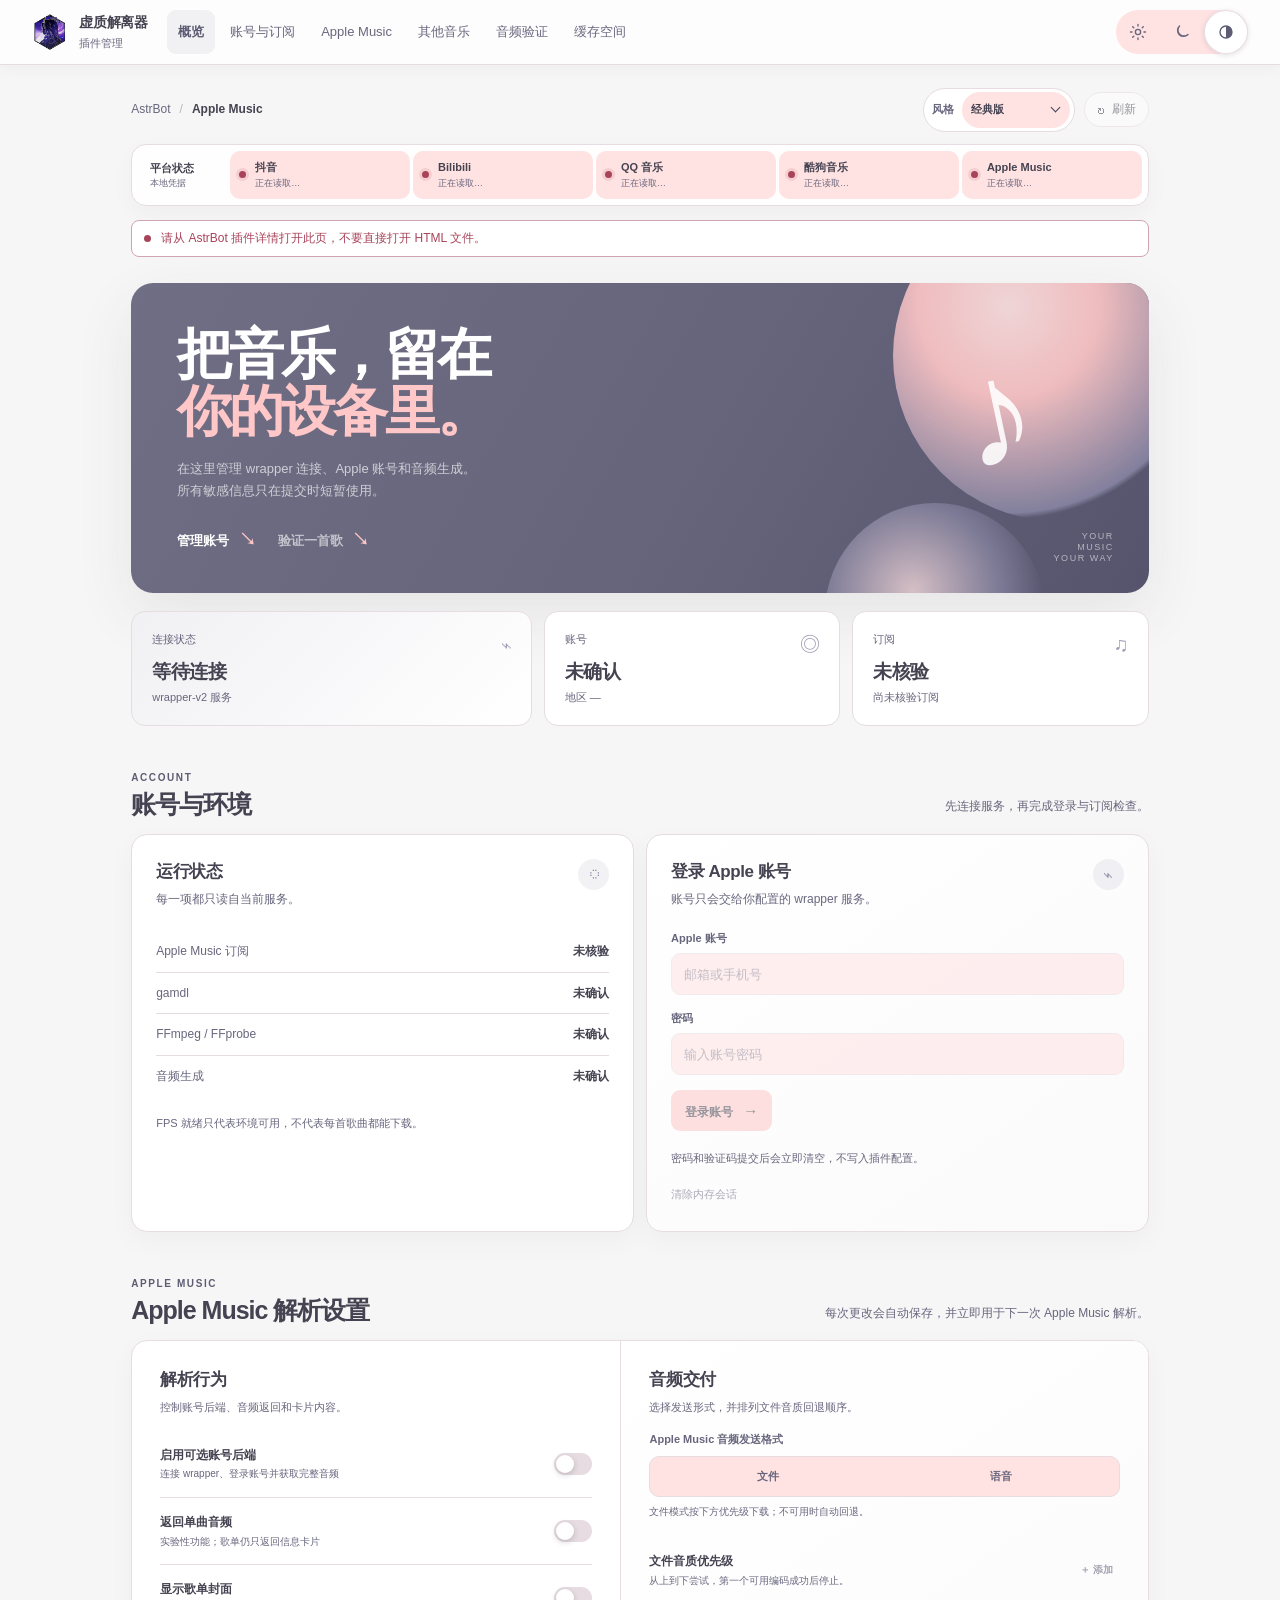
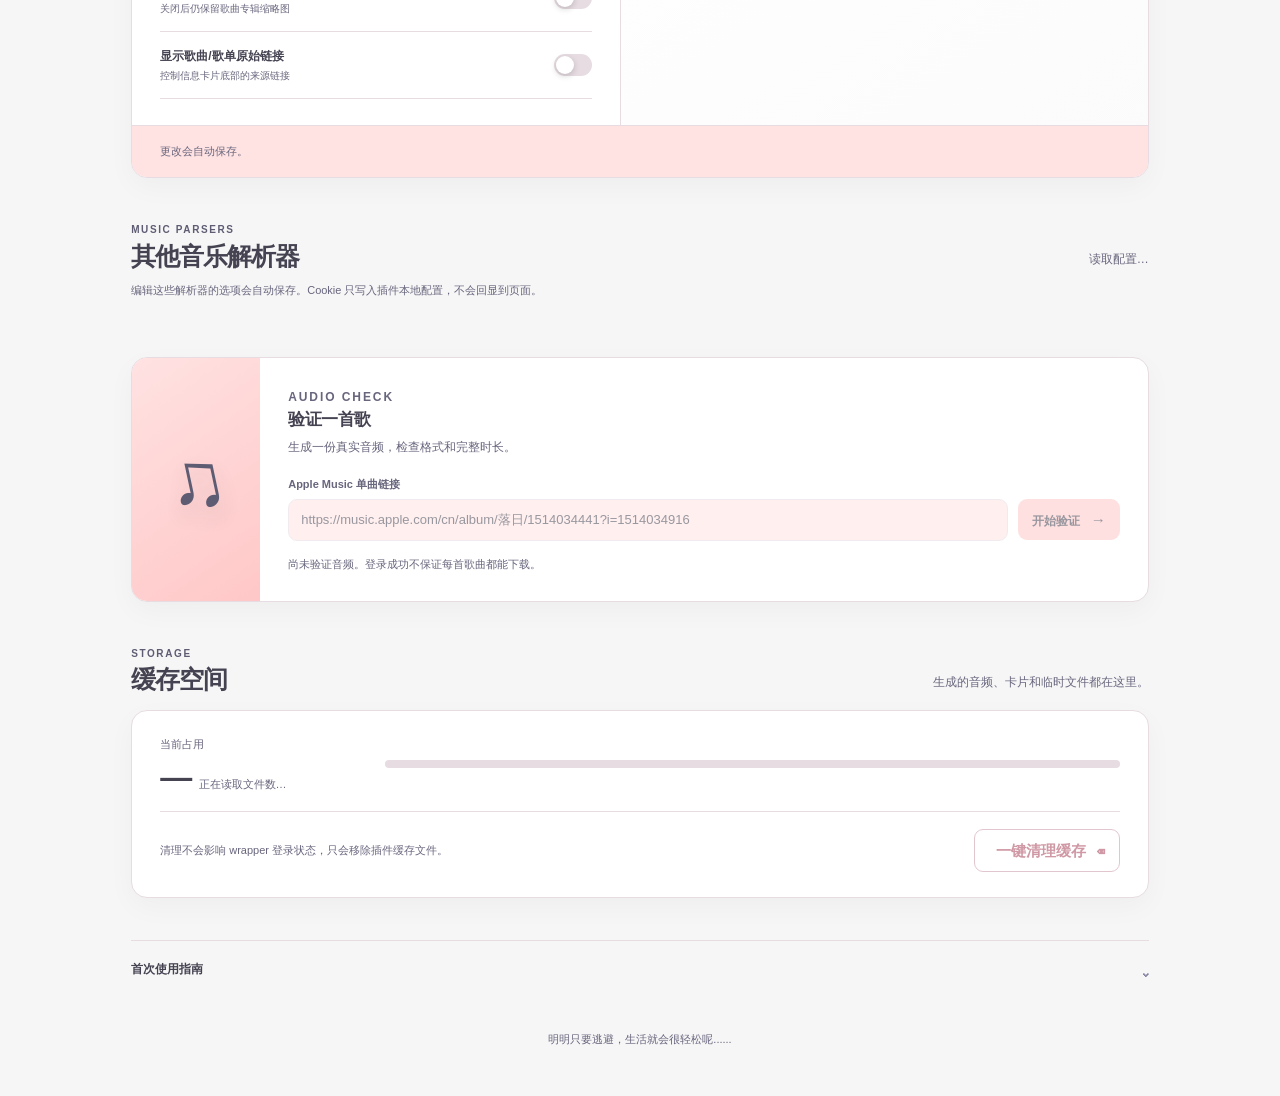
==== commit dea2faff: "feat(apple_music): 使用托管字体统一管理页排版 - 在 `index.html` 预加载托管字体，并移除字体设置入口和对话框 - 在 `style-refined.css` 注册字体" ====
--- a/pages/apple_music/index.html
+++ b/pages/apple_music/index.html
@@ -5,6 +5,7 @@
   <meta name="viewport" content="width=device-width, initial-scale=1">
   <meta name="referrer" content="no-referrer">
   <title>虚质解离器 · 管理</title>
+  <link rel="preload" href="https://wuwa.denia.work/fonts/CangErFeiBaiW02-2.ttf" as="font" type="font/ttf" crossorigin="anonymous">
   <link rel="stylesheet" href="./style.css">
   <link rel="stylesheet" href="./style-refined.css">
   <script src="/api/plugin/page/bridge-sdk.js"></script>
@@ -19,7 +20,7 @@
       <div class="sidebar-foot"><span class="status-dot"></span><span>Plugin Pages</span><span class="sidebar-version">v1</span></div>
     </header>
     <main class="content">
-      <div class="topbar"><div class="breadcrumb"><span>AstrBot</span><span class="crumb-separator">/</span><strong>Apple Music</strong></div><div class="topbar-tools"><div class="style-picker"><span>风格</span><select id="page-style" name="page-style" aria-label="管理页风格"><option value="classic">经典版</option><option value="soft">柔粉薰衣草</option></select></div><button id="font-settings" type="button" class="icon-button font-settings-button" aria-label="管理页面字体" title="管理页面字体"><span aria-hidden="true">Aa</span><span class="font-button-label">字体</span></button><button id="refresh" type="button" class="icon-button" aria-label="刷新状态" title="刷新状态"><span aria-hidden="true">↻</span><span class="refresh-label">刷新</span></button></div></div>
+      <div class="topbar"><div class="breadcrumb"><span>AstrBot</span><span class="crumb-separator">/</span><strong>Apple Music</strong></div><div class="topbar-tools"><div class="style-picker"><span>风格</span><select id="page-style" name="page-style" aria-label="管理页风格"><option value="classic">经典版</option><option value="soft">柔粉薰衣草</option></select></div><button id="refresh" type="button" class="icon-button" aria-label="刷新状态" title="刷新状态"><span aria-hidden="true">↻</span><span class="refresh-label">刷新</span></button></div></div>
       <section class="platform-status-bar" aria-label="平台账号与 Cookie 状态"><div class="platform-status-heading"><strong>平台状态</strong><span>本地凭据</span></div><ul id="platform-status-list" aria-live="polite"><li data-platform-status="douyin" data-available="false"><span class="platform-light" aria-hidden="true"></span><span><strong>抖音</strong><small>正在读取…</small></span></li><li data-platform-status="bilibili" data-available="false"><span class="platform-light" aria-hidden="true"></span><span><strong>Bilibili</strong><small>正在读取…</small></span></li><li data-platform-status="qqmusic" data-available="false"><span class="platform-light" aria-hidden="true"></span><span><strong>QQ 音乐</strong><small>正在读取…</small></span></li><li data-platform-status="kugou" data-available="false"><span class="platform-light" aria-hidden="true"></span><span><strong>酷狗音乐</strong><small>正在读取…</small></span></li><li data-platform-status="applemusic" data-available="false"><span class="platform-light" aria-hidden="true"></span><span><strong>Apple Music</strong><small>正在读取…</small></span></li></ul></section>
       <div id="notice" class="notice" role="status" aria-live="polite"><span class="notice-dot"></span><span class="notice-text">正在连接 AstrBot 后台…</span></div>
       <section id="overview" class="hero" aria-labelledby="page-title"><div class="hero-copy"><h1 id="page-title">把音乐，留在<br><em>你的设备里。</em></h1><p class="hero-description">在这里管理 wrapper 连接、Apple 账号和音频生成。<br>所有敏感信息只在提交时短暂使用。</p><div class="hero-actions"><a class="hero-link" href="#account">管理账号 <span>↘</span></a><a class="hero-link muted-link" href="#verify">验证一首歌 <span>↘</span></a></div></div><div class="hero-art" aria-hidden="true"><div class="orb orb-one"></div><div class="orb orb-two"></div><div class="music-note">♪</div><div class="art-caption">YOUR<br>MUSIC<br>YOUR WAY</div></div></section>
@@ -34,15 +35,5 @@
       <footer>明明只要逃避，生活就会很轻松呢......</footer>
     </main>
   </div>
-  <dialog id="font-dialog" class="font-dialog" aria-labelledby="font-dialog-title" aria-describedby="font-dialog-description">
-    <div class="font-dialog-head"><div><p class="section-kicker">APPEARANCE</p><h2 id="font-dialog-title">页面字体</h2></div><button id="close-font-dialog" type="button" class="font-dialog-close" aria-label="关闭字体设置">×</button></div>
-    <p id="font-dialog-description" class="font-dialog-description">选择本机字体文件，即可替换这个管理页的字体。字体只保存在当前浏览器，不会上传到服务器。</p>
-    <div class="font-current"><span>当前字体</span><strong id="font-current-name">系统默认字体</strong></div>
-    <div class="font-preview" aria-label="字体预览">把音乐，留在你的设备里。<small>Apple Music · ABC 123</small></div>
-    <input id="font-file" type="file" accept=".woff2,.woff,.ttf,.otf,font/woff2,font/woff,font/ttf,font/otf" hidden>
-    <p class="font-file-hint">支持 WOFF2、WOFF、TTF、OTF，文件不超过 40 MB。</p>
-    <p id="font-status" class="font-status" role="status" aria-live="polite">可随时上传新字体替换，或恢复系统默认字体。</p>
-    <div class="font-dialog-actions"><button id="reset-font" type="button" class="font-reset-button" disabled>恢复默认</button><button id="choose-font" type="button" class="primary-button">选择字体文件 <span aria-hidden="true">→</span></button></div>
-  </dialog>
 </body>
 </html>
--- a/pages/apple_music/style-refined.css
+++ b/pages/apple_music/style-refined.css
@@ -1191,113 +1191,33 @@
   .custom-select-option { min-height: 42px; }
 }
 
-/* A browser-local font preference applies equally to classic and soft styles. */
+/* The hosted display font applies equally to classic and soft styles. */
+@font-face {
+  font-family: "Cang Er Fei Bai";
+  src: url("https://wuwa.denia.work/fonts/CangErFeiBaiW02-2.ttf") format("truetype");
+  font-style: normal;
+  font-weight: 400;
+  font-display: swap;
+}
+
 body,
 button,
 input,
 textarea,
 select,
-.font-dialog {
-  font-family: var(--page-font-family, -apple-system, BlinkMacSystemFont, "SF Pro Display", "SF Pro Text", "Segoe UI", "Microsoft YaHei", sans-serif);
-}
-
-.font-settings-button { white-space: nowrap; }
-
-.font-dialog {
-  width: min(440px, calc(100vw - 32px));
-  max-height: calc(100dvh - 32px);
-  margin: auto;
-  padding: 24px;
-  overflow: auto;
-  border: 1px solid var(--line);
-  border-radius: 18px;
-  background: var(--surface);
-  color: var(--text);
-  box-shadow: 0 25px 70px rgba(22, 21, 30, .24);
-}
-
-.font-dialog::backdrop { background: rgba(19, 18, 27, .52); }
-
-.font-dialog-head { display: flex; align-items: flex-start; justify-content: space-between; gap: 16px; }
-.font-dialog-head .section-kicker { margin-bottom: 4px; }
-.font-dialog-head h2 { margin: 0; font-size: 22px; line-height: 1.2; }
-.font-dialog-close {
-  display: grid;
-  place-items: center;
-  flex: 0 0 auto;
-  width: 34px;
-  height: 34px;
-  padding: 0;
-  border: 0;
-  border-radius: 50%;
-  background: var(--surface-soft);
-  color: var(--muted);
-  font-size: 22px;
-  line-height: 1;
-  cursor: pointer;
-}
-.font-dialog-close:hover { color: var(--text); }
-.font-dialog-close:focus-visible,
-.font-reset-button:focus-visible { outline: 3px solid var(--focus); outline-offset: 2px; }
-.font-dialog-description { margin: 15px 0 18px; color: var(--muted); font-size: 12px; line-height: 1.65; }
-#font-file[hidden] { display: none; }
-.font-current {
-  display: flex;
-  justify-content: space-between;
-  align-items: baseline;
-  gap: 12px;
-  padding: 11px 13px;
-  border: 1px solid var(--line);
-  border-radius: 9px;
-  background: var(--surface-soft);
-  font-size: 11px;
-}
-.font-current span { flex: 0 0 auto; color: var(--muted); }
-.font-current strong { min-width: 0; overflow-wrap: anywhere; text-align: right; font-size: 12px; }
-.font-preview {
-  margin-top: 13px;
-  padding: 19px 17px;
-  border: 1px solid var(--line);
-  border-radius: 11px;
-  background: var(--surface);
-  font-size: 21px;
-  font-weight: 650;
-  line-height: 1.4;
-}
-.font-preview small { display: block; margin-top: 6px; color: var(--muted); font-size: 12px; font-weight: 400; }
-.font-file-hint { margin: 12px 0 0; color: var(--muted); font-size: 11px; }
-.font-status { min-height: 35px; margin: 11px 0 15px; color: var(--muted); font-size: 11px; line-height: 1.5; }
-.font-status[data-error="true"] { color: var(--negative); }
-.font-dialog-actions { display: flex; justify-content: flex-end; gap: 9px; }
-.font-dialog-actions button { min-height: 40px; }
-.font-reset-button {
-  padding: 9px 13px;
-  border: 1px solid var(--line);
-  border-radius: 9px;
-  background: var(--surface);
-  color: var(--text);
-  font-size: 12px;
-  font-weight: 600;
-  cursor: pointer;
-}
-.font-reset-button:hover:not(:disabled) { background: var(--surface-soft); }
-.font-reset-button:disabled { opacity: .5; cursor: not-allowed; }
+.custom-select-option {
+  font-family: "Cang Er Fei Bai", -apple-system, BlinkMacSystemFont, "SF Pro Display", "SF Pro Text", "Segoe UI", "Microsoft YaHei", sans-serif;
+}
 
 @media (max-width: 620px) {
-  .topbar-tools {
-    display: grid;
-    grid-template-columns: minmax(0, 1fr) 42px 42px;
-  }
+  .topbar-tools { display: grid; grid-template-columns: minmax(0, 1fr) 42px; }
   .topbar-tools .style-picker { width: 100%; }
-  .font-button-label { display: none; }
-  .topbar-tools .font-settings-button,
   .topbar-tools #refresh { width: 42px; min-width: 42px; justify-content: center; }
 }
 
 @media (max-width: 470px) {
   .topbar-tools .style-picker > span:not(.custom-select) { display: none; }
   .topbar-tools .style-picker { gap: 0; padding-right: 4px; padding-left: 4px; }
-  .font-dialog { padding: 19px; }
 }
 
 /* Three-position appearance switch; the hidden select preserves saved preferences. */
@@ -1364,13 +1284,6 @@
 }
 .theme-switch input:focus-visible + span { outline: 3px solid var(--focus); outline-offset: 2px; }
 .theme-switch input:disabled + span { opacity: .5; cursor: not-allowed; }
-
-@media (max-width: 470px) {
-  .topbar-tools { grid-template-columns: minmax(0, 1fr) 42px 42px; }
-  .topbar-tools > .style-picker { grid-column: 1; grid-row: 1; }
-  .topbar-tools .font-settings-button { grid-column: 2; grid-row: 1; }
-  .topbar-tools #refresh { grid-column: 3; grid-row: 1; }
-}
 
 @media (prefers-reduced-motion: reduce) {
   .theme-switch label span { transition: none; }
